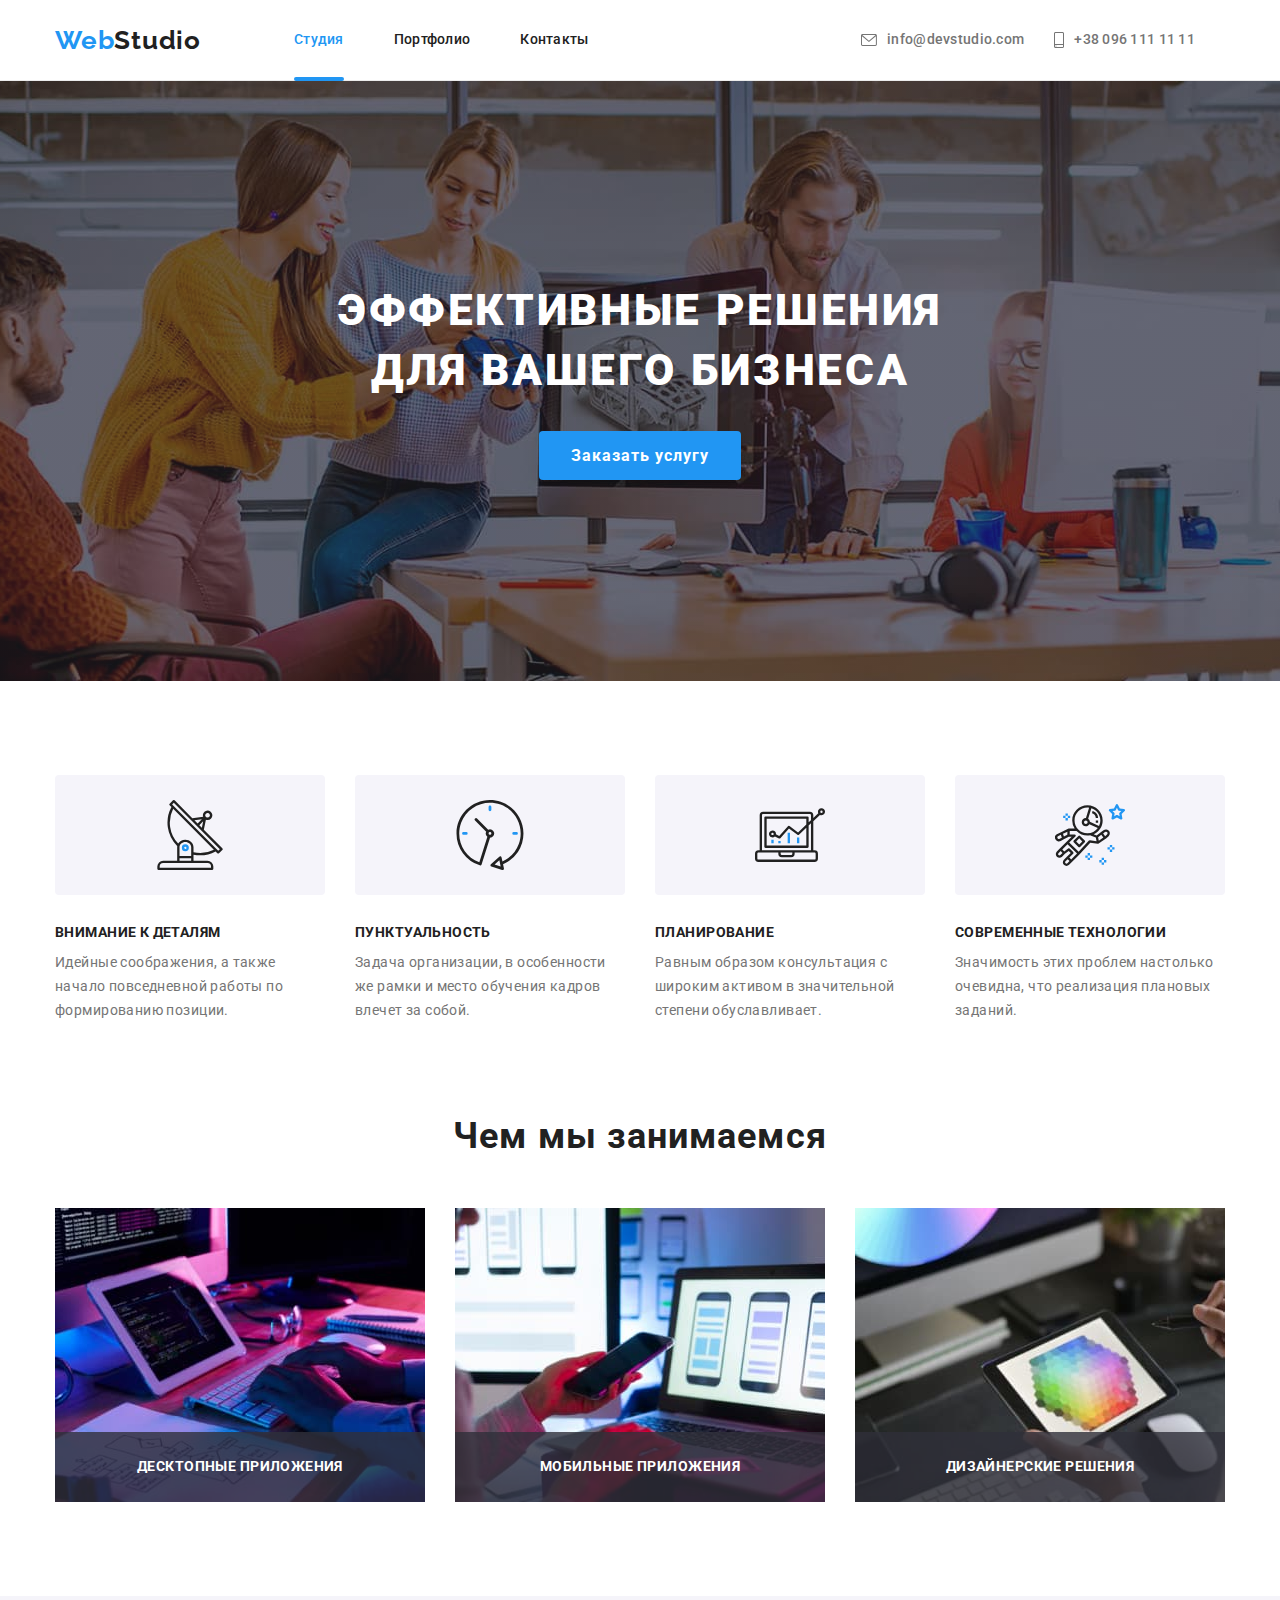
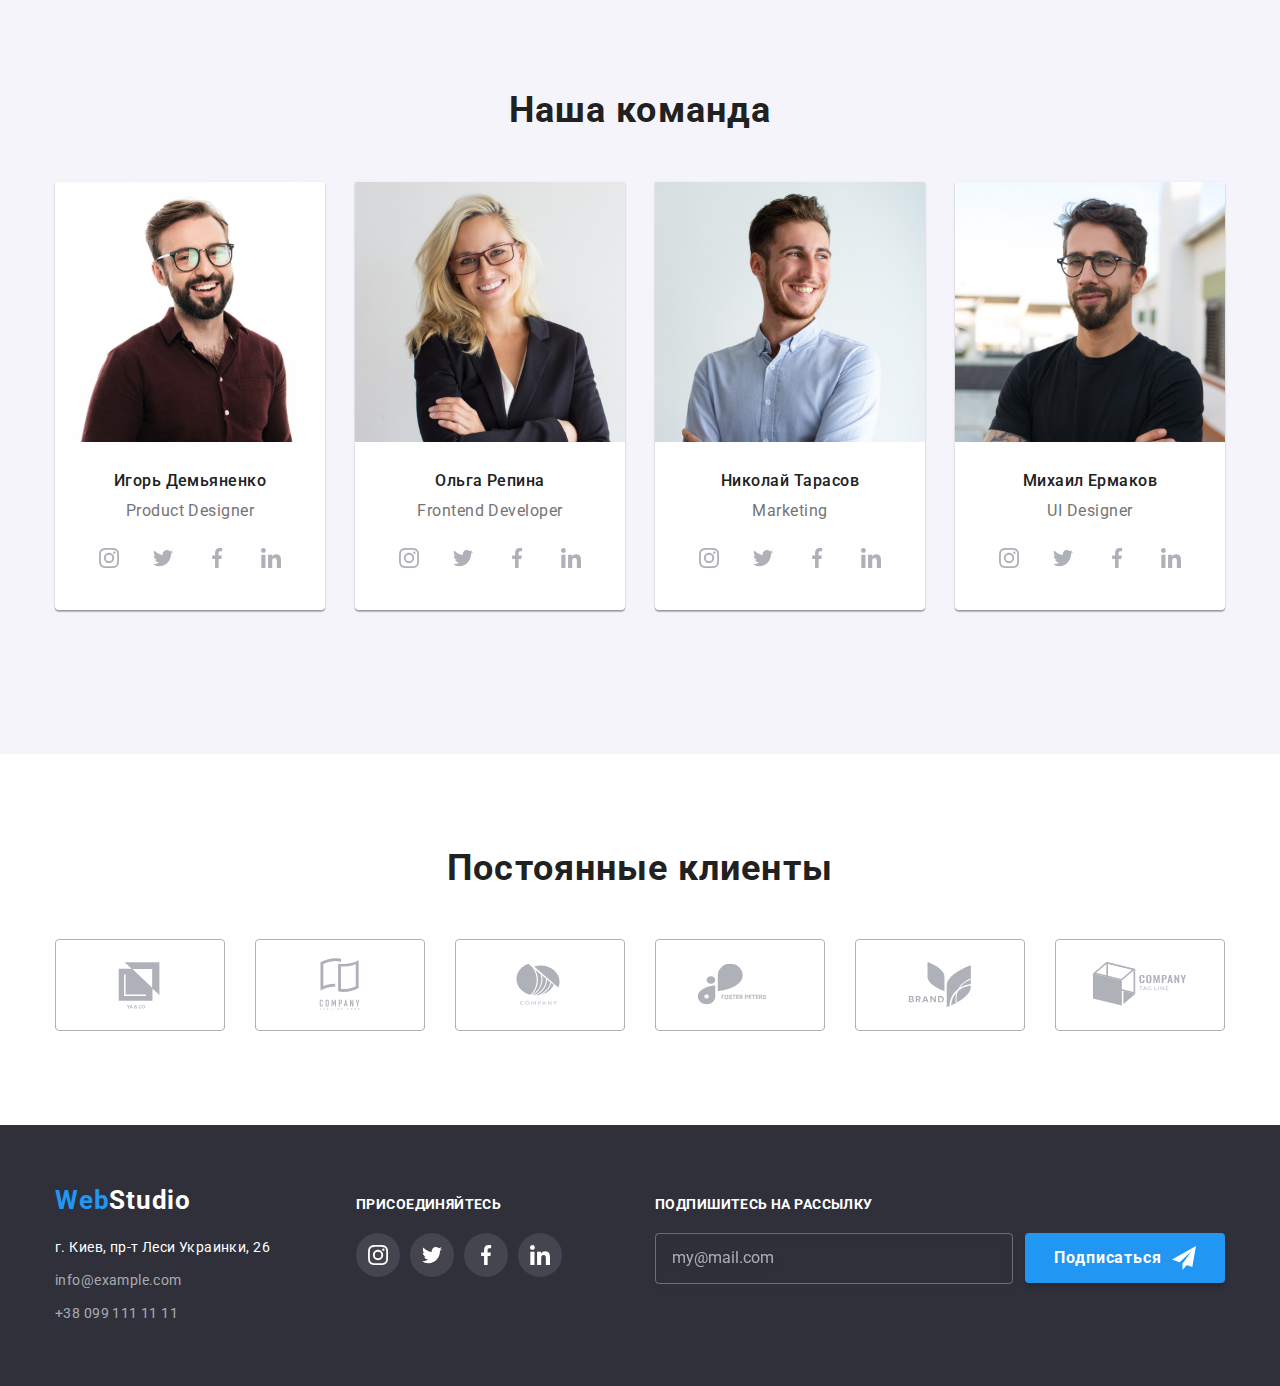
==== index.html @ 3398fc7a "commit" ====
<!DOCTYPE html>
<html lang="ru">
  <head>
    <meta charset="UTF-8" />
    <meta http-equiv="X-UA-Compatible" content="IE=edge" />
    <meta name="viewport" content="width=device-width, initial-scale=1.0" />
    <title>Студия</title>
    <link
      href="https://fonts.googleapis.com/css2?family=Raleway:wght@700&family=Roboto:wght@400;500;700;900&display=swap"
      rel="stylesheet"
    />
    <link
      rel="stylesheet"
      href="https://cdnjs.cloudflare.com/ajax/libs/modern-normalize/1.1.0/modern-normalize.css"
      integrity="sha512-Y0MM+V6ymRKN2zStTqzQ227DWhhp4Mzdo6gnlRnuaNCbc+YN/ZH0sBCLTM4M0oSy9c9VKiCvd4Jk44aCLrNS5Q=="
      crossorigin="anonymous"
      referrerpolicy="no-referrer"
    />
    <link rel="stylesheet" href="./css/main.min.css" />
  </head>
  <body>
    <!-- nav только 1 раз пока что -->
    <header class="page-header">
      <div class="container page-header__container">
        <nav class="nav">
          <a class="nav__logo link" 
          href="./index.html"
            ><span>Web</span>Studio</a
          >

          <ul class="nav__list">
            <li class="nav__item">
              <a href="./index.html" class="link nav__link--current nav__link"
                >Студия</a
              >
            </li>
            <li class="nav__item">
              <a href="./portfolio.html" class="link nav__link"
                >Портфолио</a
              >
            </li>
            <li class="nav__item">
              <a href="#" class="link nav__link">Контакты</a>
            </li>
          </ul>
        </nav>

        <ul class="address">
          <li class="address__item">
            <a class="address__link" href="mailto:info@devstudio.com"
              ><svg class="icon-nav" width="16" height="12">
                <use href="./images/icons.svg#icon-envelope"></use>
              </svg>
              info@devstudio.com</a
            >
          </li>
          <li class="address__item">
            <a class="address__link" href="tel:+380961111111"
              ><svg class="icon-nav" width="10" height="16">
                <use href="./images/icons.svg#icon-smartphone"></use>
              </svg>
              +38 096 111 11 11</a
            >
          </li>
        </ul>
      </div>
    </header>

    <main>
      <section class="hero">
        <div class="container">
          <h1 class="hero__title">
            Эффективные решения <br />для вашего бизнеса
          </h1>
          <button class="button hero__button" type="button" data-modal-open>
            Заказать услугу
          </button>
        </div>
      </section>

      <!-- перечень способностей abilities -->
      <section class="section ">
        <div class="container">
          <h2 class="visually-hidden">перечень способностей abilities</h2>
          <ul class="abilities">
            <li class="abilities__item">
              <div class="abilities__box">
                <svg class="abilities__icon" width="70" height="70">
                  <use href="./images/icons.svg#icon-antenna"></use>
                </svg>
              </div>

              <h2 class="title abilities__title">Внимание к деталям</h2>
              <p class="abilities__text">
                Идейные соображения, а также начало повседневной работы по
                формированию позиции.
              </p>
            </li>

            <li class="abilities__item">
              <div class="abilities__box">
                <svg class="abilities__icon" width="70" height="70">
                  <use href="./images/icons.svg#icon-clock"></use>
                </svg>
              </div>

              <h2 class="title abilities__title">Пунктуальность</h2>
              <p class="abilities__text">
                Задача организации, в особенности же рамки и место обучения
                кадров влечет за собой.
              </p>
            </li>

            <li class="abilities__item">
              <div class="abilities__box">
                <svg class="abilities__icon" width="70" height="70">
                  <use href="./images/icons.svg#icon-diagram"></use>
                </svg>
              </div>

              <h2 class="title abilities__title">Планирование</h2>
              <p class="abilities__text">
                Равным образом консультация с широким активом в значительной
                степени обуславливает.
              </p>
            </li>
            <li class="abilities__item">
              <div class="abilities__box">
                <svg class="abilities__icon" width="70" height="70">
                  <use href="./images/icons.svg#icon-astronaut"></use>
                </svg>
              </div>

              <h2 class="title abilities__title">Современные технологии</h2>
              <p class="abilities__text">
                Значимость этих проблем настолько очевидна, что реализация
                плановых заданий.
              </p>
            </li>
          </ul>
        </div>
      </section>
      <!-- what are we doin -->
      <section class="section section__work">
        <h2 class="section__title">Чем мы занимаемся</h2>
        <ul class="work">
          <li class="work__item">
            <div class="work__wrapper">
              <img
                src="./images/1.jpg"
                alt="Код продукта"
                width="370"
                height="294"
              />
              <h3 class="work__text">Десктопные приложения</h3>
            </div>
          </li>
          <li class="work__item">
            <div class="work__wrapper">
              <img
                src="./images/2.jpg"
                alt="мобильные приложения"
                width="370"
                height="294"
              />
              <h3 class="work__text">Мобильные приложения</h3>
            </div>
          </li>
          <li class="work__item">
            <div class="work__wrapper">
              <img
                src="./images/3.jpg"
                alt="ПО для планшета"
                width="370"
                height="294"
              />
              <h3 class="work__text">Дизайнерские решения</h3>
            </div>
          </li>
        </ul>
      </section>

      <!-- Our team -->
      <section class="section team__section">
        <div class="container">
          <h2 class="section__title">Наша команда</h2>
          <ul class="title team">
            <li class="team__item">
              <img
                src="./images/product_designer.jpg"
                alt="Игорь Демьяненко"
                width="270"
              />
              <div class="team__card">
                <h3 class="team__title">Игорь Демьяненко</h3>
                <p class="team__text" lang="en">Product Designer</p>
                <ul class="social-list">
                  <li class="social-list__item">
                    <a href="" class="social-list__link">
                      <svg class="social-list__icon" width="20" height="20">
                        <use href="./images/icons.svg#icon-instagram"></use>
                      </svg>
                    </a>
                  </li>

                  <li class="social-list__item">
                    <a href="" class="social-list__link">
                      <svg class="social-list__icon" width="20" height="20">
                        <use href="./images/icons.svg#icon-twitter"></use>
                      </svg>
                    </a>
                  </li>

                  <li class="social-list__item">
                    <a href="" class="social-list__link">
                      <svg class="social-list__icon" width="20" height="20">
                        <use href="./images/icons.svg#icon-facebook"></use>
                      </svg>
                    </a>
                  </li>

                  <li class="social-list__item">
                    <a href="" class="social-list__link">
                      <svg class="social-list__icon" width="20" height="20">
                        <use href="./images/icons.svg#icon-linkedin"></use>
                      </svg>
                    </a>
                  </li>
                </ul>
              </div>
            </li>

            <li class="team__item">
              <img
                src="./images/frontend_developer.jpg"
                alt="Ольга Репина"
                width="270"
              />
              <div class="team__card">
                <h3 class="team__title">Ольга Репина</h3>
                <p class="team__text" lang="en">Frontend Developer</p>
                <ul class="social-list">
                  <li class="social-list__item">
                    <a href="" class="social-list__link">
                      <svg class="social-list__icon" width="20" height="20">
                        <use href="./images/icons.svg#icon-instagram"></use>
                      </svg>
                    </a>
                  </li>

                  <li class="social-list__item">
                    <a href="" class="social-list__link">
                      <svg class="social-list__icon" width="20" height="20">
                        <use href="./images/icons.svg#icon-twitter"></use>
                      </svg>
                    </a>
                  </li>

                  <li class="social-list__item">
                    <a href="" class="social-list__link">
                      <svg class="social-list__icon" width="20" height="20">
                        <use href="./images/icons.svg#icon-facebook"></use>
                      </svg>
                    </a>
                  </li>

                  <li class="social-list__item">
                    <a href="" class="social-list__link">
                      <svg class="social-list__icon" width="20" height="20">
                        <use href="./images/icons.svg#icon-linkedin"></use>
                      </svg>
                    </a>
                  </li>
                </ul>
              </div>
            </li>

            <li class="team__item">
              <img
                src="./images/marketing.jpg"
                alt="Николай Тарасов"
                width="270"
              />
              <div class="team__card">
                <h3 class="team__title">Николай Тарасов</h3>
                <p class="team__text" lang="en">Marketing</p>
                <ul class="social-list">
                  <li class="social-list__item">
                    <a href="" class="social-list__link">
                      <svg class="social-list__icon" width="20" height="20">
                        <use href="./images/icons.svg#icon-instagram"></use>
                      </svg>
                    </a>
                  </li>

                  <li class="social-list__item">
                    <a href="" class="social-list__link">
                      <svg class="social-list__icon" width="20" height="20">
                        <use href="./images/icons.svg#icon-twitter"></use>
                      </svg>
                    </a>
                  </li>

                  <li class="social-list__item">
                    <a href="" class="social-list__link">
                      <svg class="social-list__icon" width="20" height="20">
                        <use href="./images/icons.svg#icon-facebook"></use>
                      </svg>
                    </a>
                  </li>

                  <li class="social-list__item">
                    <a href="" class="social-list__link">
                      <svg class="social-list__icon" width="20" height="20">
                        <use href="./images/icons.svg#icon-linkedin"></use>
                      </svg>
                    </a>
                  </li>
                </ul>
              </div>
            </li>

            <li class="team__item">
              <img
                src="./images/ui-designer.jpg"
                alt="Михаил Ермаков"
                width="270"
              />
              <div class="team__card">
                <h3 class="team__title">Михаил Ермаков</h3>
                <p class="team__text" lang="en">UI Designer</p>
                <ul class="social-list">
                  <li class="social-list__item">
                    <a href="" class="social-list__link">
                      <svg class="social-list__icon" width="20" height="20">
                        <use href="./images/icons.svg#icon-instagram"></use>
                      </svg>
                    </a>
                  </li>

                  <li class="social-list__item">
                    <a href="" class="social-list__link">
                      <svg class="social-list__icon" width="20" height="20">
                        <use href="./images/icons.svg#icon-twitter"></use>
                      </svg>
                    </a>
                  </li>

                  <li class="social-list__item">
                    <a href="" class="social-list__link">
                      <svg class="social-list__icon" width="20" height="20">
                        <use href="./images/icons.svg#icon-facebook"></use>
                      </svg>
                    </a>
                  </li>

                  <li class="social-list__item">
                    <a href="" class="social-list__link">
                      <svg class="social-list__icon" width="20" height="20">
                        <use href="./images/icons.svg#icon-linkedin"></use>
                      </svg>
                    </a>
                  </li>
                </ul>
              </div>
            </li>
          </ul>
        </div>
      </section>

      <section class="section">
        <h2 class="section__title">Постоянные клиенты</h2>

        <div class="container">
          <ul class="clients">
            <li class="clients__item">
              <a href="" class="clients__link">
                <svg class="clients__icon" width="106" height="60">
                  <use href="./images/icons.svg#icon-logo"></use>
                </svg>
              </a>
            </li>

            <li class="clients__item">
              <a href="" class="clients__link">
                <svg class="clients__icon" width="106" height="60">
                  <use href="./images/icons.svg#icon-logo1"></use>
                </svg>
              </a>
            </li>

            <li class="clients__item">
              <a href="" class="clients__link">
                <svg class="clients__icon" width="106" height="60">
                  <use href="./images/icons.svg#icon-logo2"></use>
                </svg>
              </a>
            </li>

            <li class="clients__item">
              <a href="" class="clients__link">
                <svg class="clients__icon" width="106" height="60">
                  <use href="./images/icons.svg#icon-logo3"></use>
                </svg>
              </a>
            </li>

            <li class="clients__item">
              <a href="" class="clients__link">
                <svg class="clients__icon" width="106" height="60">
                  <use href="./images/icons.svg#icon-logo4"></use>
                </svg>
              </a>
            </li>

            <li class="clients__item">
              <a href="" class="clients__link">
                <svg class="clients__icon" width="106" height="60">
                  <use href="./images/icons.svg#icon-logo5"></use>
                </svg>
              </a>
            </li>
          </ul>
        </div>
      </section>
    </main>

<!-Footer->
    <footer class="footer">
      <div class="container container__footer">
        <div class="footer__box-address">
          <a class="footer-logo link" href="./index.html"
            ><span>Web</span>Studio</a
          >
          <address class="footer-address">
            <ul class="footer__list">
              <li class="footer__item">
                г. Киев, пр-т Леси Украинки, 26
              </li>
              <li class="footer__item">
                <a href="mailto:info@example.com" class="link"
                  >info@example.com</a
                >
              </li>
              <li class="footer__item">
                <a href="tel:+380991111111" class="link">+38 099 111 11 11</a>
              </li>
            </ul>
          </address>
        </div>
        <div class="footer__box-social">
          <h2 class="title footer__title">Присоединяйтесь</h2>
          <ul class="footer__social-list">
            <li class="footer__social-item">
              <a href="https://www.instagram.com/" class="footer__social-link">
                <svg
                  class="footer__social-icon"
                  aria-label="instagrem"
                  width="20"
                  height="20"
                >
                  <use href="./images/icons.svg#icon-instagram"></use>
                </svg>
              </a>
            </li>

            <li class="footer__social-item">
              <a href="https://twitter.com/" class="footer__social-link">
                <svg
                  class="footer__social-icon"
                  aria-label="twitter"
                  width="20"
                  height="20"
                >
                  <use href="./images/icons.svg#icon-twitter"></use>
                </svg>
              </a>
            </li>

            <li class="footer__social-item">
              <a href="https://www.facebook.com/" class="footer__social-link">
                <svg
                  class="footer__social-icon"
                  aria-label="facebook"
                  width="20"
                  height="20"
                >
                  <use href="./images/icons.svg#icon-facebook"></use>
                </svg>
              </a>
            </li>

            <li class="footer__social-item">
              <a href="https://www.linkedin.com/" class="footer__social-link">
                <svg
                  class="footer__social-icon"
                  aria-label="linkedin"
                  width="20"
                  height="20"
                >
                  <use href="./images/icons.svg#icon-linkedin"></use>
                </svg>
              </a>
            </li>
          </ul>
        </div>
        
        <div class="footer-wrapper">
          <b class="title footer-wrapper__text">Подпишитесь на рассылку</b>
          <form class="footer-form">
            <label class="footer-form__label">
              <input 
              name="mail" 
              type="email"              
              placeholder="my@mail.com" 
              class="footer-form__input">
            </label>

            <button class="footer-form__button" type="submit">
              Подписаться
            </button>
          </form>
        </div>
      </div>
    </footer>


    <div class="backdrop is-hidden" data-modal>
      <div class="modal">

        <b class="modal__text">Оставьте свои данные, мы вам перезвоним</b>

        <form class="modal__form">
          
          <label class="modal__label">Имя
           <span class="modal__wrapper">
            <input 
            type="text" 
            name="name" 
            class="modal__input" 
            required>
            <svg class="modal__icon">
              <use href="./images/icons.svg#icon-person-form"></use>
            </svg>
           </span>
          </label>

          
          <label class="modal__label">
            Телефон
            <span class="modal__wrapper">
              <input 
              type="tel" 
              name="tel" 
              class="modal__input" 
              required>
              <svg class="modal__icon">
                <use href="./images/icons.svg#icon-phone-form"></use>
              </svg>
            </span>
            
          </label>

          <label class="modal__label">
            Почта
            <span class="modal__wrapper">
              <input 
              type="email"           
              name="email"            
              class="modal__input"
              required>
              <svg class="modal__icon">
                <use href="./images/icons.svg#icon-email-form"></use>
              </svg>
            </span>
            
          </label>

          <label class="modal__label modal__label-textarea">
          Комментарий
          <textarea 
          name="comments" 
          placeholder="Введите текст" 
          class="modal__form-textarea"
          ></textarea>
          </label>

          <input 
          type="checkbox" 
          name="acsept-policy" 
          id="acsept-policy"  
          class="form-chackbox-input visually-hidden">
         <label for="acsept-policy" class="form-chackbox-label">
          Соглашаюсь с рассылкой и принимаю&nbsp;
          <a href="#" class="form-chackbox-link">Условия договора</a>
         </label>
         
        <button type="submit" class="button  hero__button modal-btn-submit">Отправить</button>

      </form>

        <button class="modal-close" data-modal-close>
          <svg
          width="11"
          height="11">
            <use href="./images/icons.svg#icon-x"></use>
          </svg>
        </button>
    </div>
  </div>
    <script src="./js/modal.js"></script>
  </body>
</html>
---- css/main.min.css ----
:root{--primary-text-color: #212121;--secondary-text-color: #757575;--accent-text-color: #2196f3;--primary-bg-color: #ffffff;--secondary-bg-color: #e5e5e5;--third-bg-color: #2f303a;--fourth-bg-color: #f5f4fa;--white-color: #ffffff;--card-set-gup: 30px;--card-shadow: 0px 1px 3px rgba(0, 0, 0, 0.12),
    0px 1px 1px rgba(0, 0, 0, 0.14), 0px 2px 1px rgba(0, 0, 0, 0.2);--pasive-icon-color: #afb1b8}.visually-hidden{position:absolute;width:1px;height:1px;margin:-1px;border:0;padding:0;white-space:nowrap;clip-path:inset(100%);clip:rect(0 0 0 0);overflow:hidden}html{box-sizing:border-box}*,*::before,*::after{box-sizing:inherit}body{background-color:var(--primary-bg-color);font-family:"Roboto", sans-serif;color:var(--primary-text-color)}h1,h2,h3,h4,p,ul{margin:0}ul{list-style:none;padding:0}img{display:block;max-width:100%;height:auto}a{text-decoration:none}span{color:var(--accent-text-color)}.container{margin-left:auto;margin-right:auto;width:1200px;padding-left:15px;padding-right:15px}.section{padding:94px 0}.section__work{padding:0 0 94px 0}.button{color:var(--primary-text-color);background-color:var(--fourth-bg-color);cursor:pointer;font-family:inherit;font-size:16px;font-weight:500;line-height:1.62;letter-spacing:.03em;border-radius:4px;padding:6px 22px;min-width:72px;text-align:center;border:none;transition-property:color, background-color, box-shadow;transition-duration:250ms;transition-timing-function:cubic-bezier(0.4, 0, 0.2, 1)}.filter__button:hover,.filter__button:focus{color:var(--white-color);background-color:var(--accent-text-color);box-shadow:0px 3px 1px rgba(0,0,0,0.1),0px 1px 2px rgba(0,0,0,0.08),0px 2px 2px rgba(0,0,0,0.12)}.title{color:var(--primary-text-color);font-size:14px;font-weight:700;line-height:1.14;letter-spacing:.03em;text-align:left;text-transform:uppercase}.team,.section__title,.clients__title{font-size:36px;font-weight:700;line-height:1.16;letter-spacing:.03em;text-align:center;margin-bottom:50px}.team__title{font-size:16px;font-weight:500;line-height:1.18;letter-spacing:.03em;text-transform:none;margin-bottom:10px;text-align:center}.text,.abilities__text{color:var(--secondary-text-color);font-size:14px;line-height:1.7;letter-spacing:0.03em}.page-header__container{display:flex;align-items:center}.page-header{background-color:var(--white-color);border-bottom:1px solid #ececec}.address__link{display:flex;align-items:center;color:var(--secondary-text-color);padding-top:32px;padding-bottom:32px;font-size:14px;font-weight:500;line-height:1.14;letter-spacing:.02em;transition-property:color;transition-duration:250ms;transition-timing-function:cubic-bezier(0.4, 0, 0.2, 1)}.address__link:hover,.address__link:focus{color:var(--accent-text-color)}.address{display:flex;align-items:center;margin-left:auto}.address__item{margin-right:30px;display:flex;cursor:pointer}.address-nav{margin-left:auto}.footer-logo{font-size:26px;font-weight:700;line-height:1.19;letter-spacing:.03em}.footer-logo,.footer-address{color:var(--white-color)}.social-list{display:flex;justify-content:center}.social-list__link{display:flex;justify-content:center;align-items:center;width:44px;height:44px;border-radius:50%;color:var(--pasive-icon-color);transition-property:color, background-color;transition-duration:250ms;transition-timing-function:cubic-bezier(0.4, 0, 0.2, 1)}.social-list__link:hover,.social-list__link:focus{color:var(--white-color);background-color:var(--accent-text-color)}.social-list__item:not(:last-child){margin-right:10px}.social-list__icon{fill:currentColor}.nav__link{color:var(--primary-text-color);font-size:14px;font-weight:500;line-height:1.14;letter-spacing:.02em;display:block;padding-top:32px;padding-bottom:32px;transition-property:color;transition-duration:250ms;transition-timing-function:cubic-bezier(0.4, 0, 0.2, 1)}.nav__link:hover,.nav__link:focus{color:var(--accent-text-color)}.nav__link--current{color:var(--accent-text-color);position:relative}.nav__link--current::after{position:absolute;bottom:-1px;content:"";display:block;width:100%;height:4px;background-color:var(--accent-text-color);border-radius:2px}.nav__logo{color:var(--primary-text-color);font-family:Raleway, sans-serif;font-size:26px;font-weight:700;line-height:1.19;letter-spacing:.03em}.nav__list{display:flex;align-items:center}.nav__logo{margin-right:93px}.nav{display:flex;align-items:center}.icon-nav{padding:0;margin-right:10px;fill:currentColor}.nav__item:not(:last-child){margin-right:50px}.hero{height:600px;max-width:1600px;margin-left:auto;margin-right:auto;color:var(--white-color);text-align:center;padding:200px 0;background-color:#c4c4c4;background-image:linear-gradient(to right, rgba(47,48,58,0.4), rgba(47,48,58,0.4)),url(../images/bg-hero.jpg);background-repeat:no-repeat;background-size:cover;background-position:center}.hero__button{color:var(--white-color);padding:10px 32px;font-size:16px;font-weight:700;line-height:1.85;letter-spacing:.06em;background-color:var(--accent-text-color);box-shadow:0px 4px 4px rgba(0,0,0,0.15);transition-property:color, background-color, box-shadow;transition-duration:250ms;transition-timing-function:cubic-bezier(0.4, 0, 0.2, 1)}.hero__button:hover,.hero__button:focus{background-color:#188ce8;box-shadow:0px 4px 4px rgba(0,0,0,0.15);border-radius:4px}.hero__title{font-size:44px;font-weight:900;line-height:1.36;letter-spacing:.06em;text-transform:uppercase;text-align:center;margin-bottom:var(--card-set-gup)}.title{display:flex}.team__section{background-color:var(--fourth-bg-color)}.team__item{border-radius:0px 0px 4px 4px;box-shadow:var(--card-shadow);background-color:var(--primary-bg-color)}.team__item:not(:last-child){margin-right:var(--card-set-gup)}.team__card{padding:30px 0;text-align:center}.team__text{margin-bottom:16px;font-size:16px;font-weight:400;line-height:calc(19 / 16);letter-spacing:0.03em;text-transform:none;color:var(--secondary-text-color)}.abilities{display:flex}.abilities__item{width:270px}.abilities__item:not(:last-child){margin-right:var(--card-set-gup)}.abilities__box{width:270px;height:120px;display:flex;justify-content:center;align-items:center;margin-bottom:30px;background-color:#f5f4fa;border-radius:4px}.abilities__title{margin-bottom:10px}.work{display:flex;justify-content:center}.work__item:not(:last-child){margin-right:var(--card-set-gup)}.work__wrapper{position:relative}.work__text{height:70px;display:flex;justify-content:center;align-items:center;font-size:14px;font-weight:700;line-height:1.14;letter-spacing:.03em;position:absolute;bottom:0;left:0;width:100%;text-transform:uppercase;color:var(--white-color);background:rgba(47,48,58,0.8)}.clients__title{margin-bottom:50px}.clients{display:flex}.clients__item{width:170px;height:92px}.clients__item:not(:last-child){margin-right:30px}.clients__link{display:flex;justify-content:center;align-items:center;width:100%;height:100%;color:var(--pasive-icon-color);border-radius:4px;border:1px solid var(--pasive-icon-color);transition-property:color, border;transition-duration:250ms;transition-timing-function:cubic-bezier(0.4, 0, 0.2, 1)}.clients__link:hover,.clients__link:focus{color:var(--accent-text-color);border:1px solid var(--accent-text-color)}.clients__icon{fill:currentColor;display:block}.footer{background-color:var(--third-bg-color);padding-top:60px;padding-bottom:60px}address{font-style:normal;font-size:14px;line-height:1.7;letter-spacing:0.03em}.footer__item:not(:last-child){margin-bottom:9px}.container__footer{display:flex;align-items:baseline}.footer-address .link{color:rgba(255,255,255,0.6)}.footer__box-address{margin-right:70px;flex-grow:1}.footer-logo{display:block;margin-bottom:20px}.footer__box-social{margin-right:93px}.footer__title{color:var(--white-color);margin-bottom:20px}.footer-wrapper__text{display:block;margin-bottom:20px;color:var(--white-color)}.footer__social-list{display:flex}.footer__social-item:not(:last-child){margin-right:10px}.footer__social-link{width:44px;height:44px;display:flex;justify-content:center;align-items:center;color:var(--white-color);border-radius:50%;background:rgba(255,255,255,0.1);transition-property:background-color;transition-duration:250ms;transition-timing-function:cubic-bezier(0.4, 0, 0.2, 1)}.footer__social-link:hover,.footer__social-link:focus{background-color:var(--accent-text-color)}.footer__social-icon{fill:currentColor}.footer-form{display:flex;color:rgba(255,255,255,0.6);background-color:#2f303a}.footer-form__label{margin-right:12px}.footer-form__input{width:358px;padding:15px 16px;font:inherit;background-color:inherit;border:1px solid rgba(255,255,255,0.3);filter:drop-shadow(0px 4px 4px rgba(0,0,0,0.15));border-radius:4px}.footer-form__input:focus{outline:none}.footer-form__input::placeholder{color:rgba(255,255,255,0.6)}.footer-form__input:not(:placeholder-shown){border-color:var(--accent-text-color)}.footer-form__button{margin:0;padding:0;display:flex;justify-content:center;align-items:center;width:200px;height:50px;font-weight:700;font-size:16px;line-height:calc(30 / 16);letter-spacing:0.06em;color:var(--white-color);background:var(--accent-text-color);box-shadow:0px 4px 4px rgba(0,0,0,0.15);border-radius:4px;border:none;cursor:pointer}.footer-form__button::after{display:block;content:"";width:24px;height:24px;margin-left:10px;background-color:inherit;background-image:url(../images/icons/icon-send.svg);background-position:center;background-size:cover;background-repeat:no-repeat}.backdrop{position:fixed;top:0;left:0;width:100vw;height:100vh;background:rgba(0,0,0,0.2);opacity:1;transition:opacity;transition-duration:250ms;transition-timing-function:cubic-bezier(0.4, 0, 0.2, 1)}.backdrop.is-hidden{opacity:0;pointer-events:none}.backdrop.is-hidden .modal{transform:translate(-50%, -50%) scale(2.1) rotate(50deg)}.modal{position:absolute;top:50%;left:50%;transform:translate(-50%, -50%) scale(1) rotate(0deg);width:528px;height:581px;padding:40px;transition-property:transform;transition-duration:250ms;transition-timing-function:cubic-bezier(0.4, 0, 0.2, 1);background-color:var(--white-color);box-shadow:0px 1px 3px rgba(0,0,0,0.12),0px 1px 1px rgba(0,0,0,0.14),0px 2px 1px rgba(0,0,0,0.2);border-radius:4px}.modal__text{display:block;margin-bottom:12px;font-weight:700;font-size:20px;line-height:calc(23 / 20);letter-spacing:0.03em;margin-bottom:12px}.modal__form{display:flex;flex-direction:column}.modal__input,.modal__form-textarea{width:100%;border:1px solid rgba(33,33,33,0.2);box-sizing:border-box;border-radius:4px}.modal__label{font-size:12px;color:var(--secondary-text-color)}.modal__label:nth-child(-n+3){margin-bottom:10px}.modal__wrapper{position:relative;display:block;margin-top:6px}.modal__input{padding-left:42px;height:40px;transition-property:border-color;transition-duration:250ms;transition-timing-function:cubic-bezier(0.4, 0, 0.2, 1)}.modal__input:focus{outline:none;border-color:#2196f3}.modal__input:focus+.modal__icon{fill:#2196f3}.modal__icon{position:absolute;top:50%;left:12px;transform:translateY(-50%);width:18px;height:18px;fill:var(--primary-text-color);transition-property:fill;transition-duration:250ms;transition-timing-function:cubic-bezier(0.4, 0, 0.2, 1)}.modal__label-textarea{margin-bottom:20px}.modal__form-textarea{display:block;height:120px;padding:12px 16px;margin-top:4px;resize:none;transition-property:border-color;transition-duration:250ms;transition-timing-function:cubic-bezier(0.4, 0, 0.2, 1)}.modal__form-textarea:focus{outline:none;border-color:#2196f3}.modal__form-textarea::placeholder{color:rgba(117,117,117,0.5)}.form-chackbox-label{display:flex;justify-content:center;align-items:center;margin-bottom:30px;font-size:14px;line-height:calc( 24 / 14);letter-spacing:0.03em}.form-chackbox-label::before{display:block;content:"";width:16px;height:15px;margin-right:7px;cursor:pointer;border-radius:2px;border:1px solid #212121}.form-chackbox-input:checked+.form-chackbox-label::before{background-image:url(../images/icons/Vectorone-form.svg);background-repeat:no-repeat;background-size:contain;background-origin:border-box;background-color:#2196f3}.form-chackbox-link{text-decoration:underline;color:var(--accent-text-color)}.modal-btn-submit{display:block;width:200px;margin:0 auto}.modal-close{position:absolute;top:8px;right:8px;display:flex;justify-content:center;align-items:center;width:30px;height:30px;background-color:var(--white-color);border:1px solid #0000001A;box-shadow:0px 1px 3px rgba(0,0,0,0.12),0px 1px 1px rgba(0,0,0,0.14),0px 2px 1px rgba(0,0,0,0.2);border-radius:50%;cursor:pointer}.filter{display:flex;margin-bottom:50px;justify-content:center}.filter__list:not(:last-child){margin-right:9px}.container-partfolio{padding:94px 0}.list-grid{display:flex;flex-wrap:wrap;margin-right:calc(-1 * var(--card-set-gup));margin-top:calc(-1 * var(--card-set-gup))}.grid__item{max-width:370px;flex-basis:calc 33.33333%-var(--card-set-gup);margin-right:var(--card-set-gup);margin-top:var(--card-set-gup)}.grid__link{display:block;border:1px solid #eeeeee;transition-property:box-shadow;transition-duration:250ms;transition-timing-function:cubic-bezier(0.4, 0, 0.2, 1)}.grid__link:hover,.grid__link:focus{box-shadow:0px 1px 1px rgba(0,0,0,0.12),0px 4px 4px rgba(0,0,0,0.06),1px 4px 6px rgba(0,0,0,0.16)}.grid__box2{position:relative;overflow:hidden}.grid__box3{position:absolute;top:0;left:0;display:flex;justify-content:center;align-items:center;width:100%;height:100%;background:rgba(33,150,243,0.9);padding:24px;transform:translateY(100%);transition-property:transform;transition-duration:250ms;transition-timing-function:cubic-bezier(0.4, 0, 0.2, 1)}.grid__link:hover .grid__box3{transform:translateY(0)}.grid__link:hover .grid__text{transform:translateY(0)}.grid__text{color:var(--white-color);transform:translateY(100%);transition:transform;transition-duration:250ms;transition-timing-function:cubic-bezier(0.4, 0, 0.2, 1);font-size:18px}.grid__link:hover .grid__text{opacity:1}.user-chois{padding:24px 20px}.user-chois__title{font-size:18px;line-height:calc(30 / 18);text-transform:none;margin-bottom:4px}.user-chois__text{font-size:16px;line-height:calc(30 / 16)}
/*# sourceMappingURL=main.min.css.map */
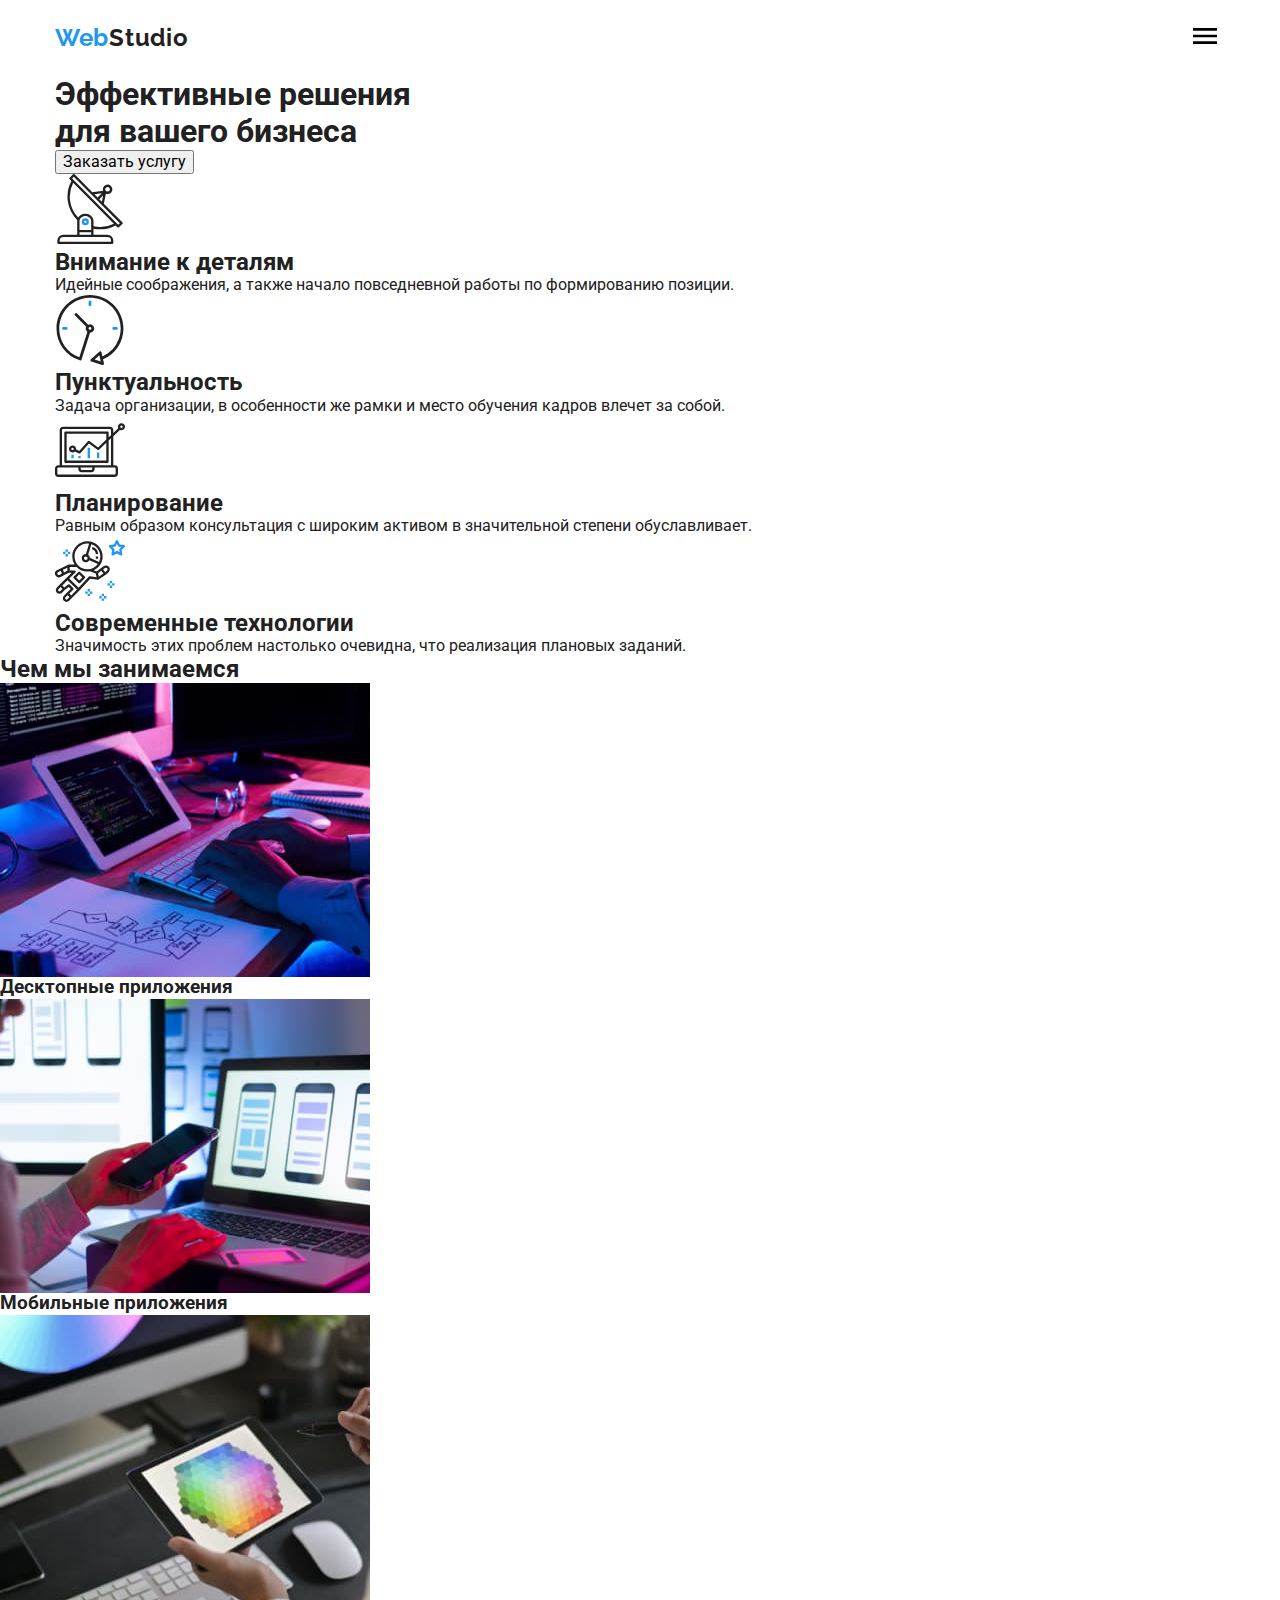
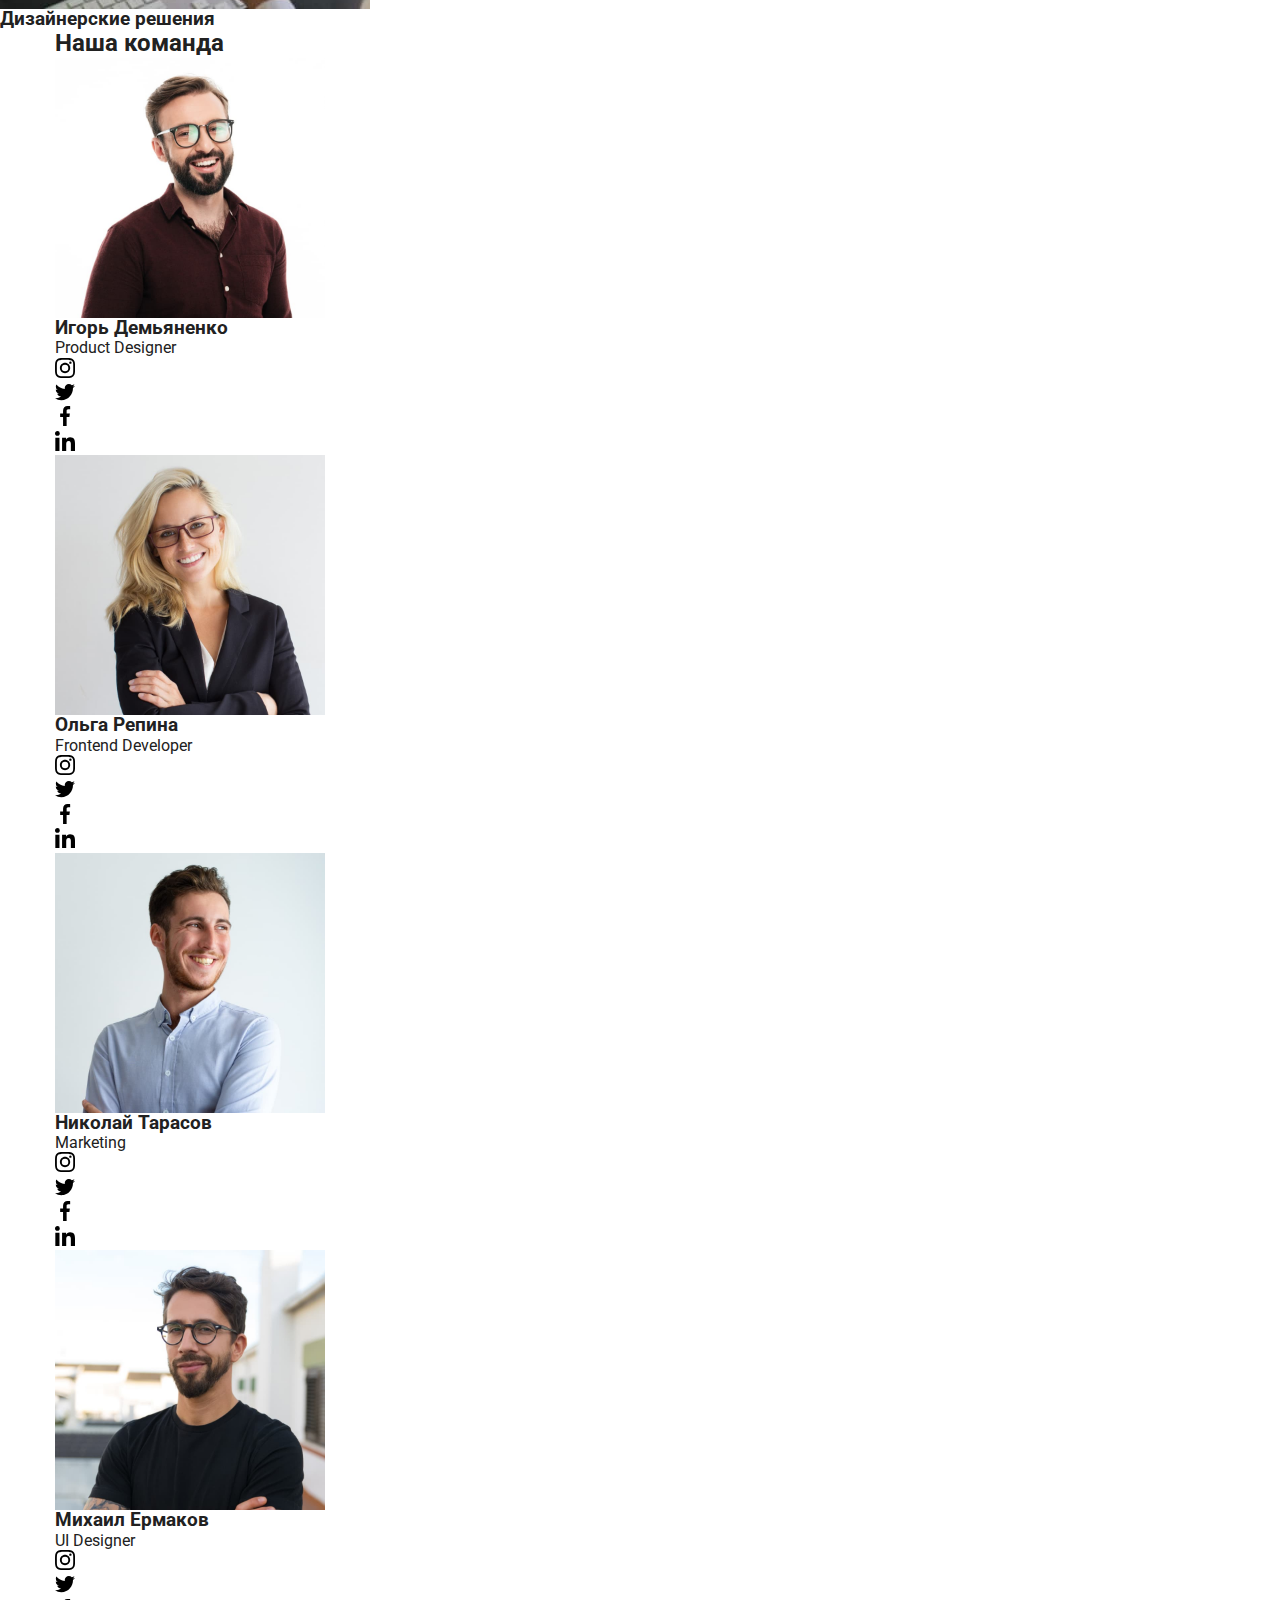
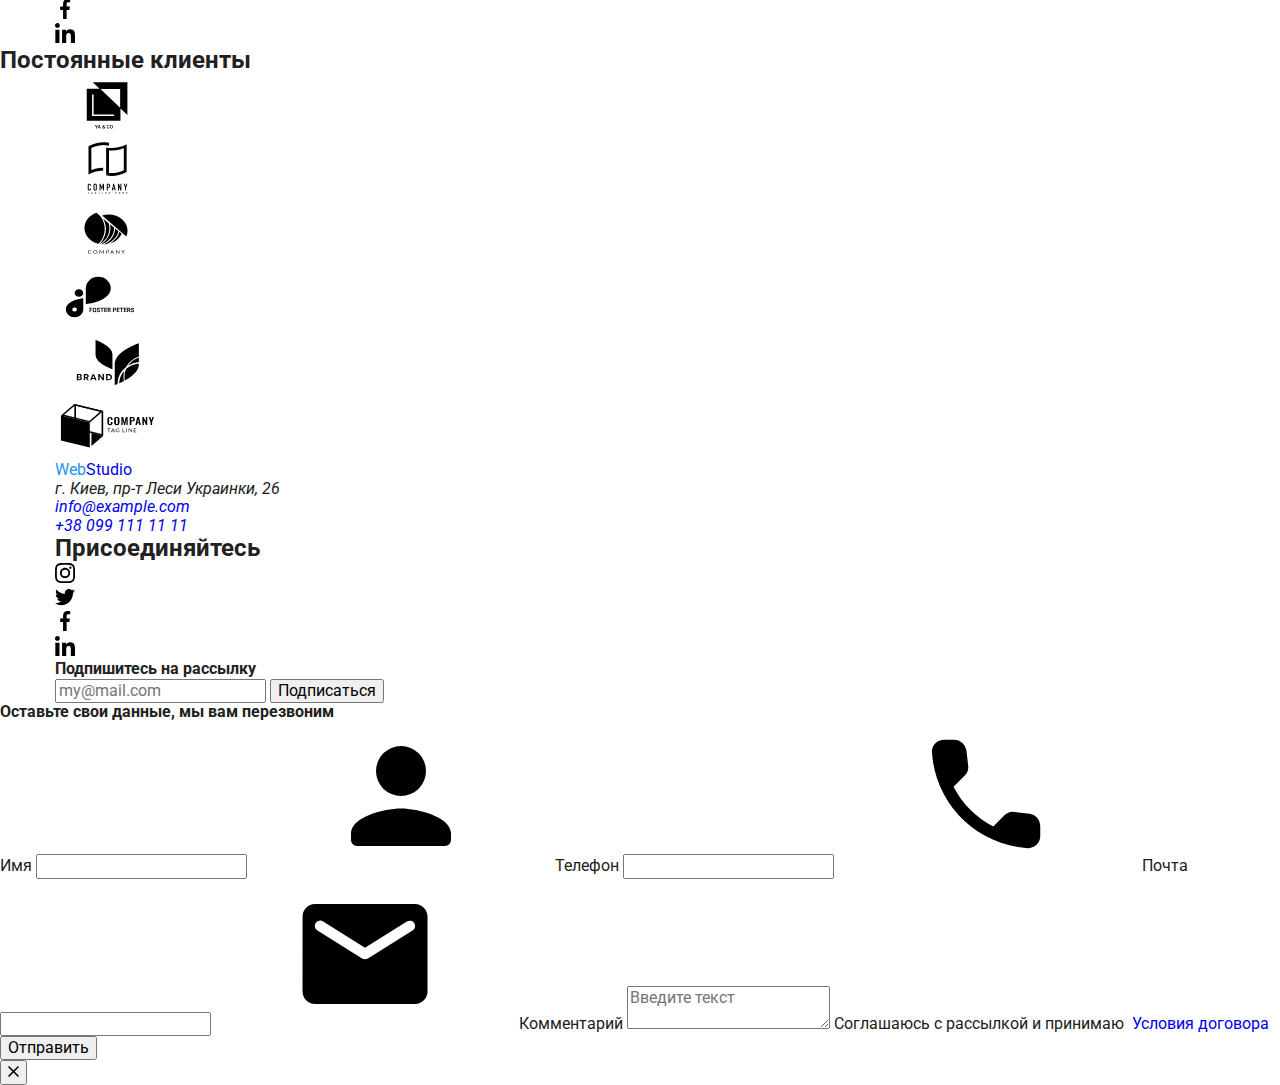
==== commit 76976ad1: "121212" ====
--- a/index.html
+++ b/index.html
@@ -45,6 +45,31 @@
           </ul>
         </nav>
 
+
+        <!-- START Mobile Menu -->
+        <div class="menu-container"
+        js-menu-container>
+          <button 
+        class="menu-button" 
+        type="button"
+        aria-expanded="false">
+              <svg class="menu-button_icon">
+                <use 
+                class="icon-menu"
+                js-open-menu
+                href="./images/icons.svg#icon-burger"></use>
+
+                <use 
+                class="icon-cross" 
+                js-close-menu
+                href="./images/icons.svg#icon-closeburger"></use>
+              </svg>
+              </button> 
+        </div>
+
+        
+          <!-- END Mobile Menu -->
+
         <ul class="address">
           <li class="address__item">
             <a class="address__link" href="mailto:info@devstudio.com"
@@ -64,6 +89,7 @@
           </li>
         </ul>
       </div>
+
     </header>
 
     <main>
@@ -609,5 +635,7 @@
     </div>
   </div>
     <script src="./js/modal.js"></script>
+    <script src="./js/mobile-menu.js"></script>
+    
   </body>
 </html>
--- a/css/main.min.css
+++ b/css/main.min.css
@@ -1,3 +1,3 @@
 :root{--primary-text-color: #212121;--secondary-text-color: #757575;--accent-text-color: #2196f3;--primary-bg-color: #ffffff;--secondary-bg-color: #e5e5e5;--third-bg-color: #2f303a;--fourth-bg-color: #f5f4fa;--white-color: #ffffff;--card-set-gup: 30px;--card-shadow: 0px 1px 3px rgba(0, 0, 0, 0.12),
-    0px 1px 1px rgba(0, 0, 0, 0.14), 0px 2px 1px rgba(0, 0, 0, 0.2);--pasive-icon-color: #afb1b8}.visually-hidden{position:absolute;width:1px;height:1px;margin:-1px;border:0;padding:0;white-space:nowrap;clip-path:inset(100%);clip:rect(0 0 0 0);overflow:hidden}html{box-sizing:border-box}*,*::before,*::after{box-sizing:inherit}body{background-color:var(--primary-bg-color);font-family:"Roboto", sans-serif;color:var(--primary-text-color)}h1,h2,h3,h4,p,ul{margin:0}ul{list-style:none;padding:0}img{display:block;max-width:100%;height:auto}a{text-decoration:none}span{color:var(--accent-text-color)}.container{margin-left:auto;margin-right:auto;width:1200px;padding-left:15px;padding-right:15px}.section{padding:94px 0}.section__work{padding:0 0 94px 0}.button{color:var(--primary-text-color);background-color:var(--fourth-bg-color);cursor:pointer;font-family:inherit;font-size:16px;font-weight:500;line-height:1.62;letter-spacing:.03em;border-radius:4px;padding:6px 22px;min-width:72px;text-align:center;border:none;transition-property:color, background-color, box-shadow;transition-duration:250ms;transition-timing-function:cubic-bezier(0.4, 0, 0.2, 1)}.filter__button:hover,.filter__button:focus{color:var(--white-color);background-color:var(--accent-text-color);box-shadow:0px 3px 1px rgba(0,0,0,0.1),0px 1px 2px rgba(0,0,0,0.08),0px 2px 2px rgba(0,0,0,0.12)}.title{color:var(--primary-text-color);font-size:14px;font-weight:700;line-height:1.14;letter-spacing:.03em;text-align:left;text-transform:uppercase}.team,.section__title,.clients__title{font-size:36px;font-weight:700;line-height:1.16;letter-spacing:.03em;text-align:center;margin-bottom:50px}.team__title{font-size:16px;font-weight:500;line-height:1.18;letter-spacing:.03em;text-transform:none;margin-bottom:10px;text-align:center}.text,.abilities__text{color:var(--secondary-text-color);font-size:14px;line-height:1.7;letter-spacing:0.03em}.page-header__container{display:flex;align-items:center}.page-header{background-color:var(--white-color);border-bottom:1px solid #ececec}.address__link{display:flex;align-items:center;color:var(--secondary-text-color);padding-top:32px;padding-bottom:32px;font-size:14px;font-weight:500;line-height:1.14;letter-spacing:.02em;transition-property:color;transition-duration:250ms;transition-timing-function:cubic-bezier(0.4, 0, 0.2, 1)}.address__link:hover,.address__link:focus{color:var(--accent-text-color)}.address{display:flex;align-items:center;margin-left:auto}.address__item{margin-right:30px;display:flex;cursor:pointer}.address-nav{margin-left:auto}.footer-logo{font-size:26px;font-weight:700;line-height:1.19;letter-spacing:.03em}.footer-logo,.footer-address{color:var(--white-color)}.social-list{display:flex;justify-content:center}.social-list__link{display:flex;justify-content:center;align-items:center;width:44px;height:44px;border-radius:50%;color:var(--pasive-icon-color);transition-property:color, background-color;transition-duration:250ms;transition-timing-function:cubic-bezier(0.4, 0, 0.2, 1)}.social-list__link:hover,.social-list__link:focus{color:var(--white-color);background-color:var(--accent-text-color)}.social-list__item:not(:last-child){margin-right:10px}.social-list__icon{fill:currentColor}.nav__link{color:var(--primary-text-color);font-size:14px;font-weight:500;line-height:1.14;letter-spacing:.02em;display:block;padding-top:32px;padding-bottom:32px;transition-property:color;transition-duration:250ms;transition-timing-function:cubic-bezier(0.4, 0, 0.2, 1)}.nav__link:hover,.nav__link:focus{color:var(--accent-text-color)}.nav__link--current{color:var(--accent-text-color);position:relative}.nav__link--current::after{position:absolute;bottom:-1px;content:"";display:block;width:100%;height:4px;background-color:var(--accent-text-color);border-radius:2px}.nav__logo{color:var(--primary-text-color);font-family:Raleway, sans-serif;font-size:26px;font-weight:700;line-height:1.19;letter-spacing:.03em}.nav__list{display:flex;align-items:center}.nav__logo{margin-right:93px}.nav{display:flex;align-items:center}.icon-nav{padding:0;margin-right:10px;fill:currentColor}.nav__item:not(:last-child){margin-right:50px}.hero{height:600px;max-width:1600px;margin-left:auto;margin-right:auto;color:var(--white-color);text-align:center;padding:200px 0;background-color:#c4c4c4;background-image:linear-gradient(to right, rgba(47,48,58,0.4), rgba(47,48,58,0.4)),url(../images/bg-hero.jpg);background-repeat:no-repeat;background-size:cover;background-position:center}.hero__button{color:var(--white-color);padding:10px 32px;font-size:16px;font-weight:700;line-height:1.85;letter-spacing:.06em;background-color:var(--accent-text-color);box-shadow:0px 4px 4px rgba(0,0,0,0.15);transition-property:color, background-color, box-shadow;transition-duration:250ms;transition-timing-function:cubic-bezier(0.4, 0, 0.2, 1)}.hero__button:hover,.hero__button:focus{background-color:#188ce8;box-shadow:0px 4px 4px rgba(0,0,0,0.15);border-radius:4px}.hero__title{font-size:44px;font-weight:900;line-height:1.36;letter-spacing:.06em;text-transform:uppercase;text-align:center;margin-bottom:var(--card-set-gup)}.title{display:flex}.team__section{background-color:var(--fourth-bg-color)}.team__item{border-radius:0px 0px 4px 4px;box-shadow:var(--card-shadow);background-color:var(--primary-bg-color)}.team__item:not(:last-child){margin-right:var(--card-set-gup)}.team__card{padding:30px 0;text-align:center}.team__text{margin-bottom:16px;font-size:16px;font-weight:400;line-height:calc(19 / 16);letter-spacing:0.03em;text-transform:none;color:var(--secondary-text-color)}.abilities{display:flex}.abilities__item{width:270px}.abilities__item:not(:last-child){margin-right:var(--card-set-gup)}.abilities__box{width:270px;height:120px;display:flex;justify-content:center;align-items:center;margin-bottom:30px;background-color:#f5f4fa;border-radius:4px}.abilities__title{margin-bottom:10px}.work{display:flex;justify-content:center}.work__item:not(:last-child){margin-right:var(--card-set-gup)}.work__wrapper{position:relative}.work__text{height:70px;display:flex;justify-content:center;align-items:center;font-size:14px;font-weight:700;line-height:1.14;letter-spacing:.03em;position:absolute;bottom:0;left:0;width:100%;text-transform:uppercase;color:var(--white-color);background:rgba(47,48,58,0.8)}.clients__title{margin-bottom:50px}.clients{display:flex}.clients__item{width:170px;height:92px}.clients__item:not(:last-child){margin-right:30px}.clients__link{display:flex;justify-content:center;align-items:center;width:100%;height:100%;color:var(--pasive-icon-color);border-radius:4px;border:1px solid var(--pasive-icon-color);transition-property:color, border;transition-duration:250ms;transition-timing-function:cubic-bezier(0.4, 0, 0.2, 1)}.clients__link:hover,.clients__link:focus{color:var(--accent-text-color);border:1px solid var(--accent-text-color)}.clients__icon{fill:currentColor;display:block}.footer{background-color:var(--third-bg-color);padding-top:60px;padding-bottom:60px}address{font-style:normal;font-size:14px;line-height:1.7;letter-spacing:0.03em}.footer__item:not(:last-child){margin-bottom:9px}.container__footer{display:flex;align-items:baseline}.footer-address .link{color:rgba(255,255,255,0.6)}.footer__box-address{margin-right:70px;flex-grow:1}.footer-logo{display:block;margin-bottom:20px}.footer__box-social{margin-right:93px}.footer__title{color:var(--white-color);margin-bottom:20px}.footer-wrapper__text{display:block;margin-bottom:20px;color:var(--white-color)}.footer__social-list{display:flex}.footer__social-item:not(:last-child){margin-right:10px}.footer__social-link{width:44px;height:44px;display:flex;justify-content:center;align-items:center;color:var(--white-color);border-radius:50%;background:rgba(255,255,255,0.1);transition-property:background-color;transition-duration:250ms;transition-timing-function:cubic-bezier(0.4, 0, 0.2, 1)}.footer__social-link:hover,.footer__social-link:focus{background-color:var(--accent-text-color)}.footer__social-icon{fill:currentColor}.footer-form{display:flex;color:rgba(255,255,255,0.6);background-color:#2f303a}.footer-form__label{margin-right:12px}.footer-form__input{width:358px;padding:15px 16px;font:inherit;background-color:inherit;border:1px solid rgba(255,255,255,0.3);filter:drop-shadow(0px 4px 4px rgba(0,0,0,0.15));border-radius:4px}.footer-form__input:focus{outline:none}.footer-form__input::placeholder{color:rgba(255,255,255,0.6)}.footer-form__input:not(:placeholder-shown){border-color:var(--accent-text-color)}.footer-form__button{margin:0;padding:0;display:flex;justify-content:center;align-items:center;width:200px;height:50px;font-weight:700;font-size:16px;line-height:calc(30 / 16);letter-spacing:0.06em;color:var(--white-color);background:var(--accent-text-color);box-shadow:0px 4px 4px rgba(0,0,0,0.15);border-radius:4px;border:none;cursor:pointer}.footer-form__button::after{display:block;content:"";width:24px;height:24px;margin-left:10px;background-color:inherit;background-image:url(../images/icons/icon-send.svg);background-position:center;background-size:cover;background-repeat:no-repeat}.backdrop{position:fixed;top:0;left:0;width:100vw;height:100vh;background:rgba(0,0,0,0.2);opacity:1;transition:opacity;transition-duration:250ms;transition-timing-function:cubic-bezier(0.4, 0, 0.2, 1)}.backdrop.is-hidden{opacity:0;pointer-events:none}.backdrop.is-hidden .modal{transform:translate(-50%, -50%) scale(2.1) rotate(50deg)}.modal{position:absolute;top:50%;left:50%;transform:translate(-50%, -50%) scale(1) rotate(0deg);width:528px;height:581px;padding:40px;transition-property:transform;transition-duration:250ms;transition-timing-function:cubic-bezier(0.4, 0, 0.2, 1);background-color:var(--white-color);box-shadow:0px 1px 3px rgba(0,0,0,0.12),0px 1px 1px rgba(0,0,0,0.14),0px 2px 1px rgba(0,0,0,0.2);border-radius:4px}.modal__text{display:block;margin-bottom:12px;font-weight:700;font-size:20px;line-height:calc(23 / 20);letter-spacing:0.03em;margin-bottom:12px}.modal__form{display:flex;flex-direction:column}.modal__input,.modal__form-textarea{width:100%;border:1px solid rgba(33,33,33,0.2);box-sizing:border-box;border-radius:4px}.modal__label{font-size:12px;color:var(--secondary-text-color)}.modal__label:nth-child(-n+3){margin-bottom:10px}.modal__wrapper{position:relative;display:block;margin-top:6px}.modal__input{padding-left:42px;height:40px;transition-property:border-color;transition-duration:250ms;transition-timing-function:cubic-bezier(0.4, 0, 0.2, 1)}.modal__input:focus{outline:none;border-color:#2196f3}.modal__input:focus+.modal__icon{fill:#2196f3}.modal__icon{position:absolute;top:50%;left:12px;transform:translateY(-50%);width:18px;height:18px;fill:var(--primary-text-color);transition-property:fill;transition-duration:250ms;transition-timing-function:cubic-bezier(0.4, 0, 0.2, 1)}.modal__label-textarea{margin-bottom:20px}.modal__form-textarea{display:block;height:120px;padding:12px 16px;margin-top:4px;resize:none;transition-property:border-color;transition-duration:250ms;transition-timing-function:cubic-bezier(0.4, 0, 0.2, 1)}.modal__form-textarea:focus{outline:none;border-color:#2196f3}.modal__form-textarea::placeholder{color:rgba(117,117,117,0.5)}.form-chackbox-label{display:flex;justify-content:center;align-items:center;margin-bottom:30px;font-size:14px;line-height:calc( 24 / 14);letter-spacing:0.03em}.form-chackbox-label::before{display:block;content:"";width:16px;height:15px;margin-right:7px;cursor:pointer;border-radius:2px;border:1px solid #212121}.form-chackbox-input:checked+.form-chackbox-label::before{background-image:url(../images/icons/Vectorone-form.svg);background-repeat:no-repeat;background-size:contain;background-origin:border-box;background-color:#2196f3}.form-chackbox-link{text-decoration:underline;color:var(--accent-text-color)}.modal-btn-submit{display:block;width:200px;margin:0 auto}.modal-close{position:absolute;top:8px;right:8px;display:flex;justify-content:center;align-items:center;width:30px;height:30px;background-color:var(--white-color);border:1px solid #0000001A;box-shadow:0px 1px 3px rgba(0,0,0,0.12),0px 1px 1px rgba(0,0,0,0.14),0px 2px 1px rgba(0,0,0,0.2);border-radius:50%;cursor:pointer}.filter{display:flex;margin-bottom:50px;justify-content:center}.filter__list:not(:last-child){margin-right:9px}.container-partfolio{padding:94px 0}.list-grid{display:flex;flex-wrap:wrap;margin-right:calc(-1 * var(--card-set-gup));margin-top:calc(-1 * var(--card-set-gup))}.grid__item{max-width:370px;flex-basis:calc 33.33333%-var(--card-set-gup);margin-right:var(--card-set-gup);margin-top:var(--card-set-gup)}.grid__link{display:block;border:1px solid #eeeeee;transition-property:box-shadow;transition-duration:250ms;transition-timing-function:cubic-bezier(0.4, 0, 0.2, 1)}.grid__link:hover,.grid__link:focus{box-shadow:0px 1px 1px rgba(0,0,0,0.12),0px 4px 4px rgba(0,0,0,0.06),1px 4px 6px rgba(0,0,0,0.16)}.grid__box2{position:relative;overflow:hidden}.grid__box3{position:absolute;top:0;left:0;display:flex;justify-content:center;align-items:center;width:100%;height:100%;background:rgba(33,150,243,0.9);padding:24px;transform:translateY(100%);transition-property:transform;transition-duration:250ms;transition-timing-function:cubic-bezier(0.4, 0, 0.2, 1)}.grid__link:hover .grid__box3{transform:translateY(0)}.grid__link:hover .grid__text{transform:translateY(0)}.grid__text{color:var(--white-color);transform:translateY(100%);transition:transform;transition-duration:250ms;transition-timing-function:cubic-bezier(0.4, 0, 0.2, 1);font-size:18px}.grid__link:hover .grid__text{opacity:1}.user-chois{padding:24px 20px}.user-chois__title{font-size:18px;line-height:calc(30 / 18);text-transform:none;margin-bottom:4px}.user-chois__text{font-size:16px;line-height:calc(30 / 16)}
+    0px 1px 1px rgba(0, 0, 0, 0.14), 0px 2px 1px rgba(0, 0, 0, 0.2);--pasive-icon-color: #afb1b8}.visually-hidden{position:absolute;width:1px;height:1px;margin:-1px;border:0;padding:0;white-space:nowrap;clip-path:inset(100%);clip:rect(0 0 0 0);overflow:hidden}html{box-sizing:border-box}*,*::before,*::after{box-sizing:inherit}body{background-color:var(--primary-bg-color);font-family:"Roboto", sans-serif;color:var(--primary-text-color)}h1,h2,h3,h4,p,ul{margin:0}ul{list-style:none;padding:0}img{display:block;max-width:100%;height:auto}a{text-decoration:none}span{color:var(--accent-text-color)}.container{margin-left:auto;margin-right:auto;padding-left:15px;padding-right:15px}@media screen and (min-width: 480px){.container{width:480px}}@media screen and (min-width: 768px){.container{width:768px}}@media screen and (min-width: 1200px){.container{width:1200px}}.page-header__container{padding:16px 15px;display:flex;align-items:center;justify-content:space-between}.address{display:none}.nav__logo{font-size:24px;font-weight:700;line-height:1.16;letter-spacing:.03em;font-family:Raleway;color:var(--primary-text-color)}.menu-button{padding:0;background-color:transparent;border:none;cursor:pointer;line-height:0}.menu-button_icon{width:40px;height:40px}.menu-button .icon-cross{display:none}.menu-button.is-open .icon-cross{display:block}.menu-button.is-open .icon-menu{display:none}.nav__list{display:none}
 /*# sourceMappingURL=main.min.css.map */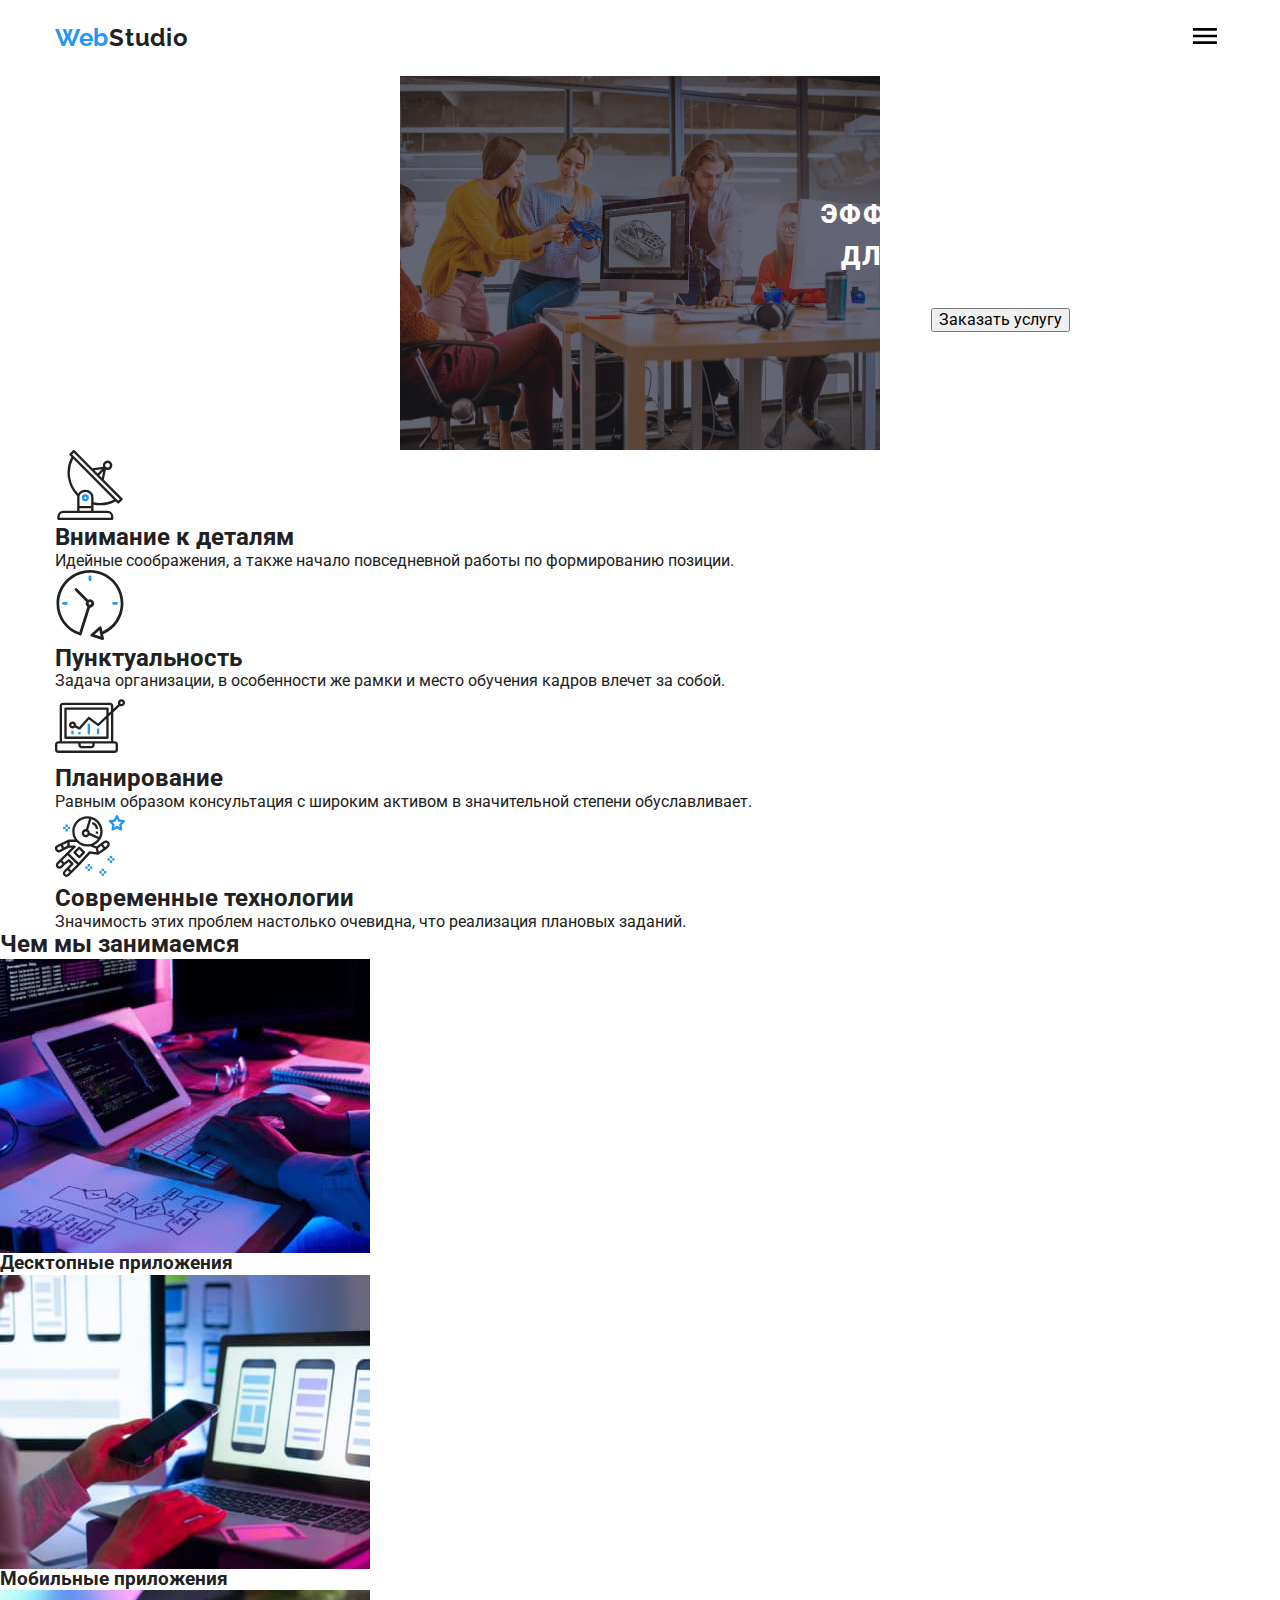
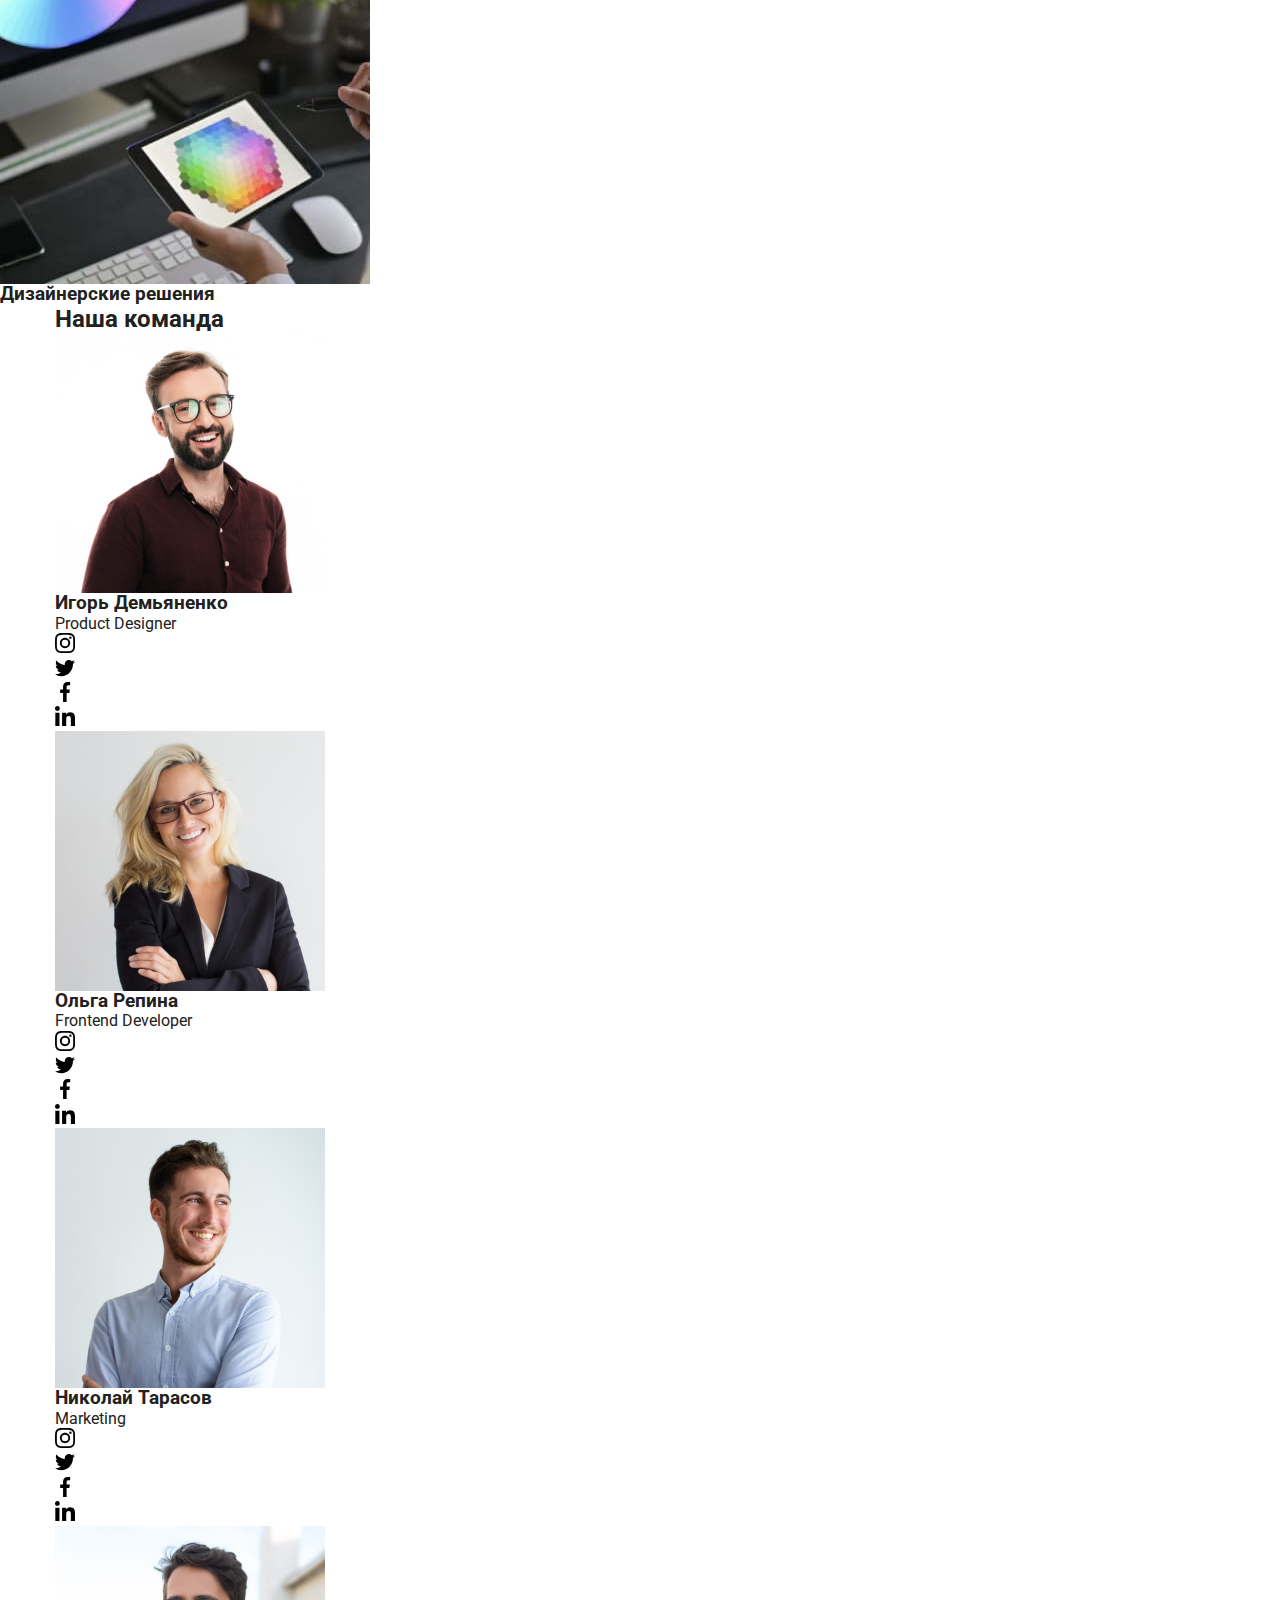
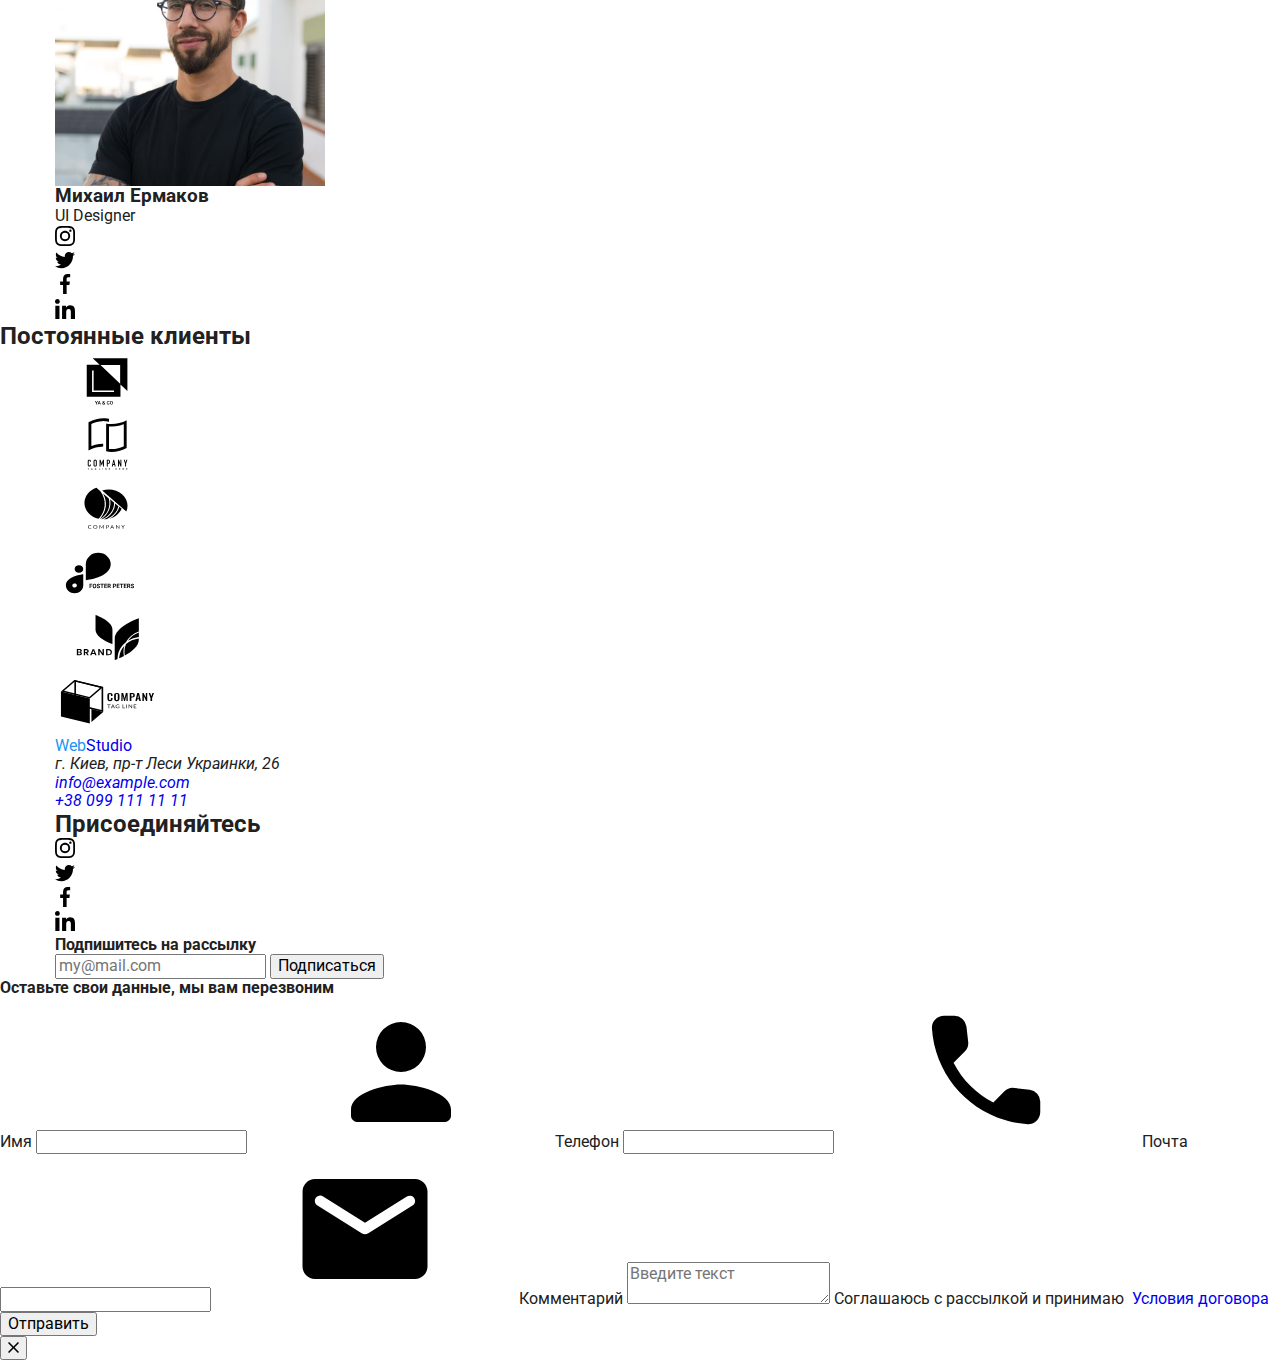
==== commit c36a7e6b: "1212" ====
--- a/index.html
+++ b/index.html
@@ -66,6 +66,8 @@
               </svg>
               </button> 
         </div>
+
+        
 
         
           <!-- END Mobile Menu -->
--- a/css/main.min.css
+++ b/css/main.min.css
@@ -1,3 +1,3 @@
 :root{--primary-text-color: #212121;--secondary-text-color: #757575;--accent-text-color: #2196f3;--primary-bg-color: #ffffff;--secondary-bg-color: #e5e5e5;--third-bg-color: #2f303a;--fourth-bg-color: #f5f4fa;--white-color: #ffffff;--card-set-gup: 30px;--card-shadow: 0px 1px 3px rgba(0, 0, 0, 0.12),
-    0px 1px 1px rgba(0, 0, 0, 0.14), 0px 2px 1px rgba(0, 0, 0, 0.2);--pasive-icon-color: #afb1b8}.visually-hidden{position:absolute;width:1px;height:1px;margin:-1px;border:0;padding:0;white-space:nowrap;clip-path:inset(100%);clip:rect(0 0 0 0);overflow:hidden}html{box-sizing:border-box}*,*::before,*::after{box-sizing:inherit}body{background-color:var(--primary-bg-color);font-family:"Roboto", sans-serif;color:var(--primary-text-color)}h1,h2,h3,h4,p,ul{margin:0}ul{list-style:none;padding:0}img{display:block;max-width:100%;height:auto}a{text-decoration:none}span{color:var(--accent-text-color)}.container{margin-left:auto;margin-right:auto;padding-left:15px;padding-right:15px}@media screen and (min-width: 480px){.container{width:480px}}@media screen and (min-width: 768px){.container{width:768px}}@media screen and (min-width: 1200px){.container{width:1200px}}.page-header__container{padding:16px 15px;display:flex;align-items:center;justify-content:space-between}.address{display:none}.nav__logo{font-size:24px;font-weight:700;line-height:1.16;letter-spacing:.03em;font-family:Raleway;color:var(--primary-text-color)}.menu-button{padding:0;background-color:transparent;border:none;cursor:pointer;line-height:0}.menu-button_icon{width:40px;height:40px}.menu-button .icon-cross{display:none}.menu-button.is-open .icon-cross{display:block}.menu-button.is-open .icon-menu{display:none}.nav__list{display:none}
+    0px 1px 1px rgba(0, 0, 0, 0.14), 0px 2px 1px rgba(0, 0, 0, 0.2);--pasive-icon-color: #afb1b8}.visually-hidden{position:absolute;width:1px;height:1px;margin:-1px;border:0;padding:0;white-space:nowrap;clip-path:inset(100%);clip:rect(0 0 0 0);overflow:hidden}html{box-sizing:border-box}*,*::before,*::after{box-sizing:inherit}body{background-color:var(--primary-bg-color);font-family:"Roboto", sans-serif;color:var(--primary-text-color)}h1,h2,h3,h4,p,ul{margin:0}ul{list-style:none;padding:0}img{display:block;max-width:100%;height:auto}a{text-decoration:none}span{color:var(--accent-text-color)}.container{margin-left:auto;margin-right:auto;padding-left:15px;padding-right:15px}@media screen and (min-width: 480px){.container{width:480px}}@media screen and (min-width: 768px){.container{width:768px}}@media screen and (min-width: 1200px){.container{width:1200px}}.hero__title{font-size:26px;font-weight:900;line-height:1.6;letter-spacing:.06em;text-transform:uppercase;margin-bottom:30px}.page-header__container{padding:16px 15px;display:flex;align-items:center;justify-content:space-between}.address{display:none}.nav__logo{font-size:24px;font-weight:700;line-height:1.16;letter-spacing:.03em;font-family:Raleway;color:var(--primary-text-color)}.menu-button{padding:0;background-color:transparent;border:none;cursor:pointer;line-height:0}.menu-button_icon{width:40px;height:40px}.menu-button .icon-cross{display:none}.menu-button.is-open .icon-cross{display:block}.menu-button.is-open .icon-menu{display:none}.nav__list{display:none}.hero{margin-left:auto;margin-right:auto;color:var(--white-color);text-align:center;padding-top:118px;padding-bottom:118px;background-color:#c4c4c4;background-image:linear-gradient(to right, rgba(47,48,58,0.4), rgba(47,48,58,0.4)),url("../images/hero/hero.jpg");background-position:center;background-size:cover;background-repeat:no-repeat;max-width:480px}@media screen and (min-device-pixel-ratio: 2), (-webkit-min-device-pixel-ratio: 2), (min-resolution: 192dpi), (min-resolution: 2dppx){.hero{background-image:linear-gradient(to right, rgba(47,48,58,0.4), rgba(47,48,58,0.4)),url(../images/hero/hero-tablet2x.jpg)}}
 /*# sourceMappingURL=main.min.css.map */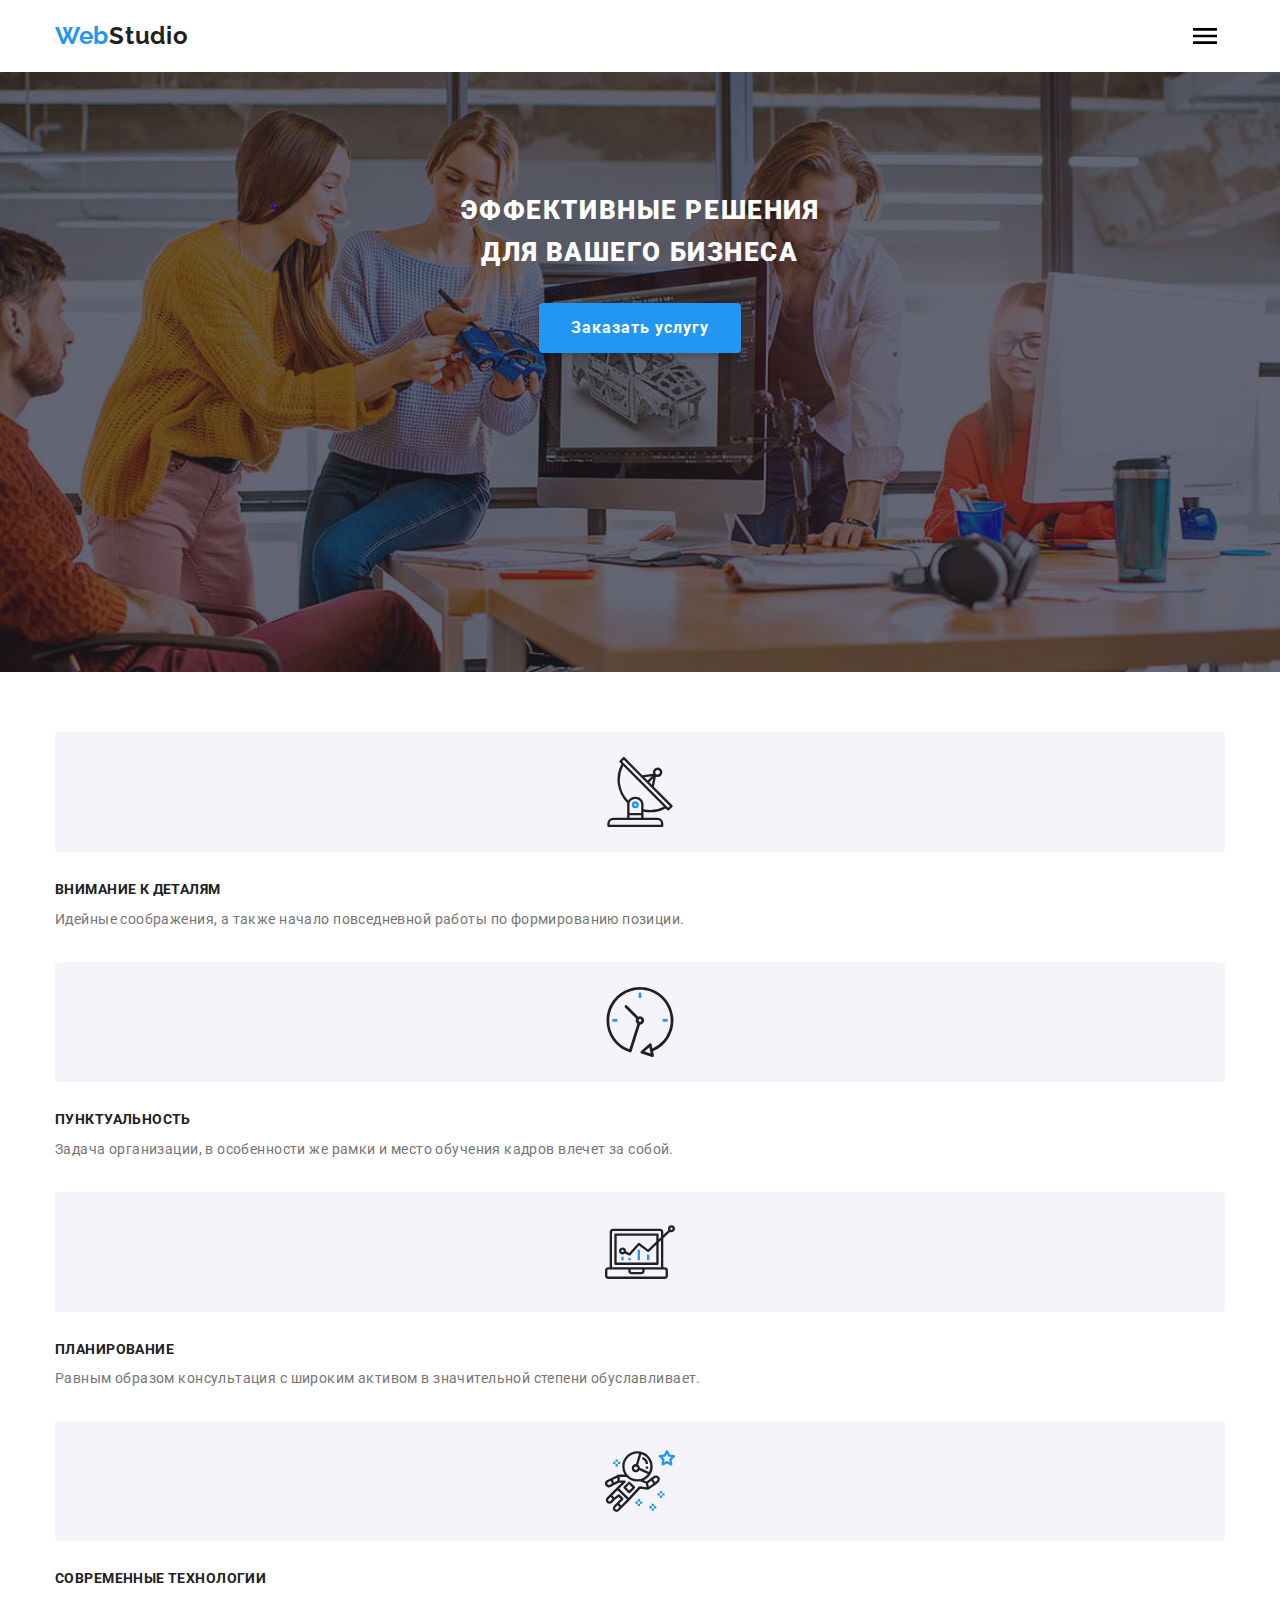
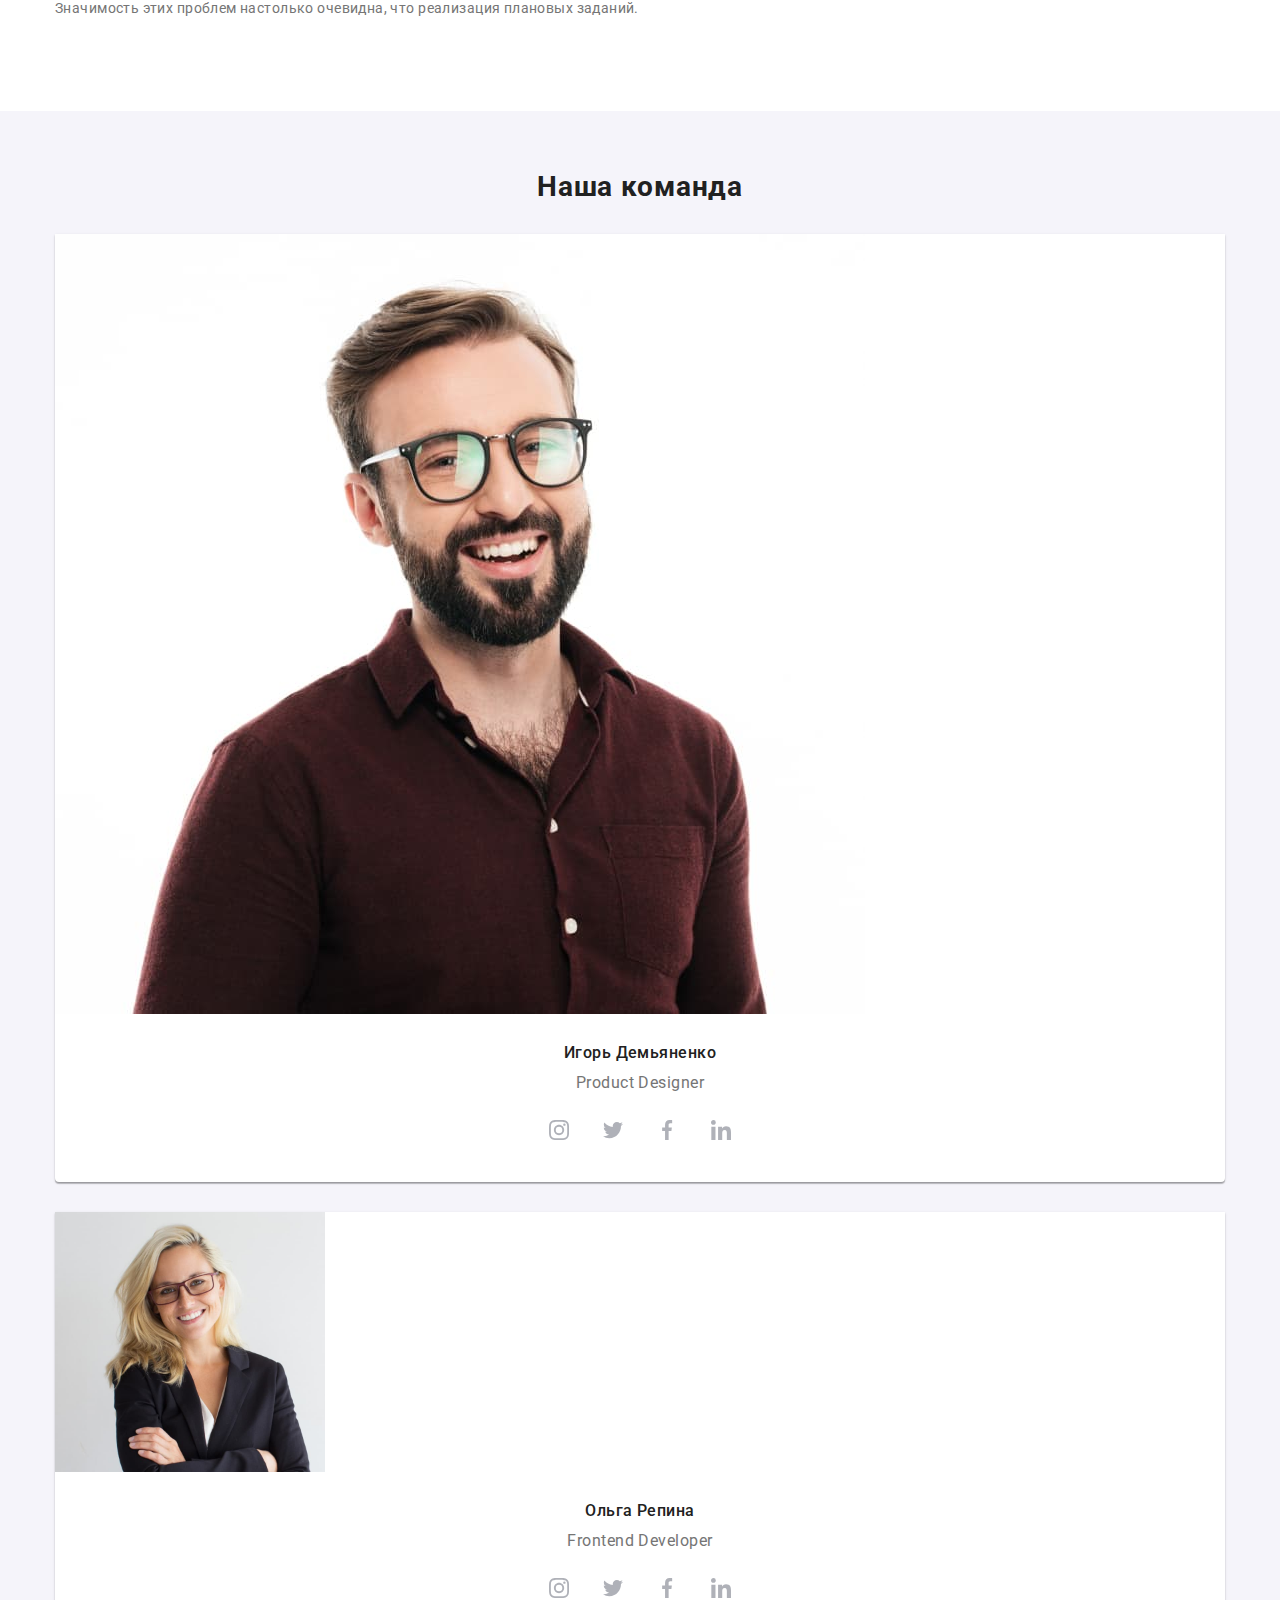
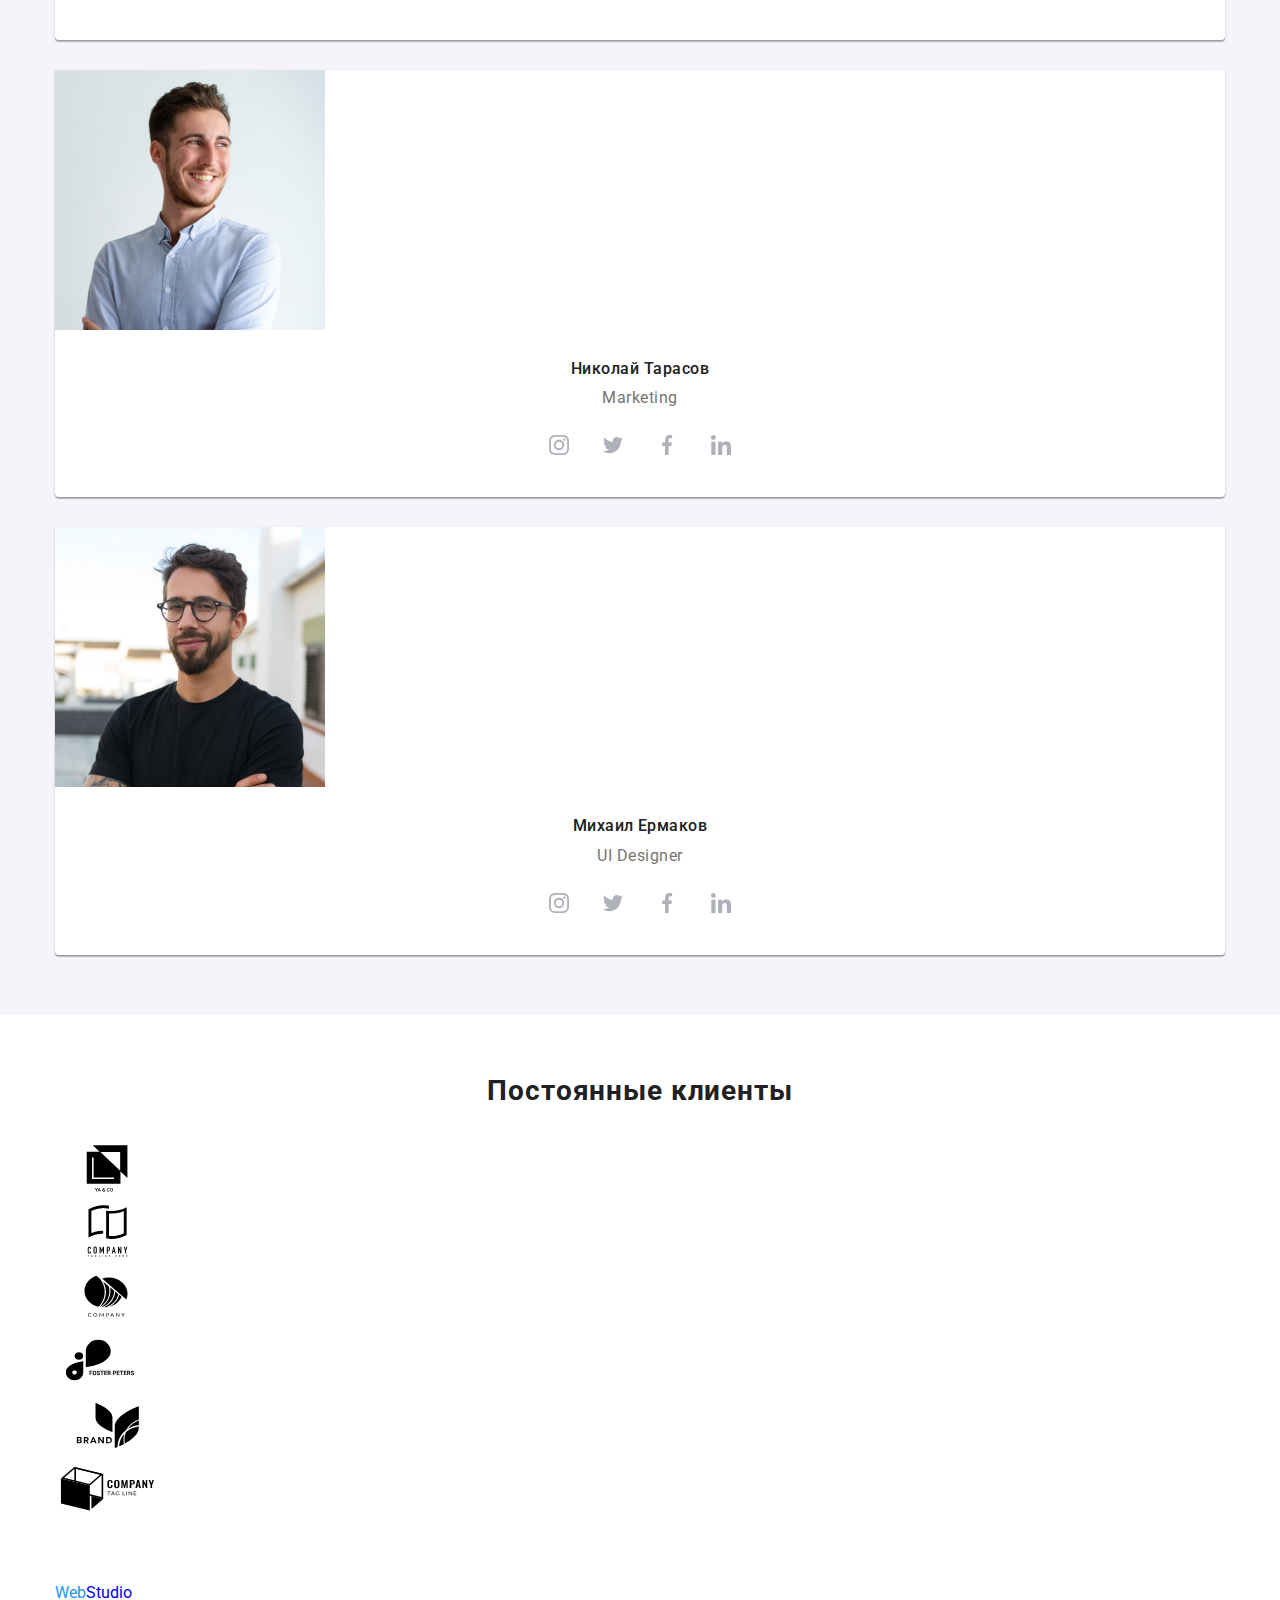
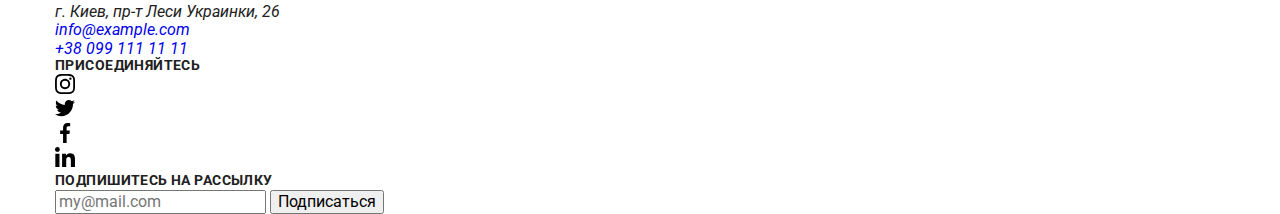
==== commit 121b344a: "121" ====
--- a/index.html
+++ b/index.html
@@ -47,30 +47,27 @@
 
 
         <!-- START Mobile Menu -->
-        <div class="menu-container"
-        js-menu-container>
+       
           <button 
-        class="menu-button" 
+        class="menu-button js-menu-container" 
         type="button"
         aria-expanded="false">
-              <svg class="menu-button_icon">
+              <svg 
+              class="menu-button_icon"
+              aria-label="Переключатель мобильного меню">
                 <use 
-                class="icon-menu"
-                js-open-menu
+                class="icon-menu js-open-menu"                
                 href="./images/icons.svg#icon-burger"></use>
 
                 <use 
-                class="icon-cross" 
-                js-close-menu
+                class="icon-cross js-close-menu"                
                 href="./images/icons.svg#icon-closeburger"></use>
               </svg>
               </button> 
-        </div>
-
-        
-
-        
-          <!-- END Mobile Menu -->
+        <div class="menu-burger">
+          sadfsdfaf
+        </div>
+        <!-- END Mobile Menu -->
 
         <ul class="address">
           <li class="address__item">
@@ -214,11 +211,18 @@
           <h2 class="section__title">Наша команда</h2>
           <ul class="title team">
             <li class="team__item">
-              <img
+              <picture>
+                <source 
+                media="(min-width: 768px)" 
+                srcset="./images/product_designer.jpg">
+
+                <img src="#" alt="Игорь Демьяненко">
+              </picture>
+              <!-- <img
                 src="./images/product_designer.jpg"
                 alt="Игорь Демьяненко"
                 width="270"
-              />
+              /> -->
               <div class="team__card">
                 <h3 class="team__title">Игорь Демьяненко</h3>
                 <p class="team__text" lang="en">Product Designer</p>
--- a/css/main.min.css
+++ b/css/main.min.css
@@ -1,3 +1,3 @@
 :root{--primary-text-color: #212121;--secondary-text-color: #757575;--accent-text-color: #2196f3;--primary-bg-color: #ffffff;--secondary-bg-color: #e5e5e5;--third-bg-color: #2f303a;--fourth-bg-color: #f5f4fa;--white-color: #ffffff;--card-set-gup: 30px;--card-shadow: 0px 1px 3px rgba(0, 0, 0, 0.12),
-    0px 1px 1px rgba(0, 0, 0, 0.14), 0px 2px 1px rgba(0, 0, 0, 0.2);--pasive-icon-color: #afb1b8}.visually-hidden{position:absolute;width:1px;height:1px;margin:-1px;border:0;padding:0;white-space:nowrap;clip-path:inset(100%);clip:rect(0 0 0 0);overflow:hidden}html{box-sizing:border-box}*,*::before,*::after{box-sizing:inherit}body{background-color:var(--primary-bg-color);font-family:"Roboto", sans-serif;color:var(--primary-text-color)}h1,h2,h3,h4,p,ul{margin:0}ul{list-style:none;padding:0}img{display:block;max-width:100%;height:auto}a{text-decoration:none}span{color:var(--accent-text-color)}.container{margin-left:auto;margin-right:auto;padding-left:15px;padding-right:15px}@media screen and (min-width: 480px){.container{width:480px}}@media screen and (min-width: 768px){.container{width:768px}}@media screen and (min-width: 1200px){.container{width:1200px}}.hero__title{font-size:26px;font-weight:900;line-height:1.6;letter-spacing:.06em;text-transform:uppercase;margin-bottom:30px}.page-header__container{padding:16px 15px;display:flex;align-items:center;justify-content:space-between}.address{display:none}.nav__logo{font-size:24px;font-weight:700;line-height:1.16;letter-spacing:.03em;font-family:Raleway;color:var(--primary-text-color)}.menu-button{padding:0;background-color:transparent;border:none;cursor:pointer;line-height:0}.menu-button_icon{width:40px;height:40px}.menu-button .icon-cross{display:none}.menu-button.is-open .icon-cross{display:block}.menu-button.is-open .icon-menu{display:none}.nav__list{display:none}.hero{margin-left:auto;margin-right:auto;color:var(--white-color);text-align:center;padding-top:118px;padding-bottom:118px;background-color:#c4c4c4;background-image:linear-gradient(to right, rgba(47,48,58,0.4), rgba(47,48,58,0.4)),url("../images/hero/hero.jpg");background-position:center;background-size:cover;background-repeat:no-repeat;max-width:480px}@media screen and (min-device-pixel-ratio: 2), (-webkit-min-device-pixel-ratio: 2), (min-resolution: 192dpi), (min-resolution: 2dppx){.hero{background-image:linear-gradient(to right, rgba(47,48,58,0.4), rgba(47,48,58,0.4)),url(../images/hero/hero-tablet2x.jpg)}}
+    0px 1px 1px rgba(0, 0, 0, 0.14), 0px 2px 1px rgba(0, 0, 0, 0.2);--pasive-icon-color: #afb1b8}.visually-hidden{position:absolute;width:1px;height:1px;margin:-1px;border:0;padding:0;white-space:nowrap;clip-path:inset(100%);clip:rect(0 0 0 0);overflow:hidden}html{box-sizing:border-box}*,*::before,*::after{box-sizing:inherit}body{background-color:var(--primary-bg-color);font-family:"Roboto", sans-serif;color:var(--primary-text-color)}h1,h2,h3,h4,p,ul{margin:0}ul{list-style:none;padding:0}img{display:block;max-width:100%;height:auto}a{text-decoration:none}span{color:var(--accent-text-color)}.container{width:100%;margin-left:auto;margin-right:auto;padding-left:15px;padding-right:15px}@media screen and (min-width: 480px){.container{width:480px}}@media screen and (min-width: 768px){.container{width:768px}}@media screen and (min-width: 1200px){.container{width:1200px}}.section{padding:60px 0}.button{color:var(--primary-text-color);background-color:var(--fourth-bg-color);cursor:pointer;font-family:inherit;font-size:16px;font-weight:500;line-height:1.62;letter-spacing:.03em;border-radius:4px;padding:6px 22px;min-width:72px;text-align:center;border:none;transition-property:color, background-color, box-shadow;transition-duration:250ms;transition-timing-function:cubic-bezier(0.4, 0, 0.2, 1)}.hero__title{font-size:26px;font-weight:900;line-height:1.6;letter-spacing:.06em;text-transform:uppercase;margin-bottom:30px}.title{color:var(--primary-text-color);font-size:14px;font-weight:700;line-height:1.14;letter-spacing:.03em;text-align:left;text-transform:uppercase}.team__title{font-size:16px;font-weight:500;line-height:1.18;letter-spacing:.03em;text-transform:none;margin-bottom:10px;text-align:center}.section__title{font-size:28px;font-weight:700;line-height:1.17;letter-spacing:.03em;text-align:center;margin-bottom:var(--card-set-gup)}.text,.abilities__text{color:var(--secondary-text-color);font-size:14px;line-height:1.7;letter-spacing:0.03em}.page-header__container{position:relative;padding:16px 15px;display:flex;align-items:center;justify-content:space-between}.address{display:none}.social-list{display:flex;justify-content:center}.social-list__link{display:flex;justify-content:center;align-items:center;width:44px;height:44px;border-radius:50%;color:var(--pasive-icon-color);transition-property:color, background-color;transition-duration:250ms;transition-timing-function:cubic-bezier(0.4, 0, 0.2, 1)}.social-list__link:hover,.social-list__link:focus{color:var(--white-color);background-color:var(--accent-text-color)}.social-list__item:not(:last-child){margin-right:10px}.social-list__icon{fill:currentColor}.nav__logo{font-size:24px;font-weight:700;line-height:1.16;letter-spacing:.03em;font-family:Raleway;color:var(--primary-text-color)}.menu-button{padding:0;background-color:transparent;border:none;cursor:pointer;line-height:0}.menu-button:hover>.menu-button_icon{fill:var(--accent-text-color)}.menu-button_icon{width:40px;height:40px}.menu-button .icon-cross{display:none}.menu-button.is-open .icon-cross{display:block}.menu-button.is-open .icon-menu{display:none}.menu-burger{position:absolute;top:100%;left:0;width:100vw;height:100vh;padding:40px 48px;background-color:palevioletred;display:none}.menu-burger .menu-button.is-open{display:block}.nav__list{display:none}.hero{margin-left:auto;margin-right:auto;color:var(--white-color);text-align:center;padding-top:118px;padding-bottom:118px;background-color:#c4c4c4;background-image:linear-gradient(to right, rgba(47,48,58,0.4), rgba(47,48,58,0.4)),url("../images/hero/hero.jpg");background-position:center;background-size:cover;background-repeat:no-repeat;max-width:480px;height:400px}@media (min-device-pixel-ratio: 2), (min-resolution: 192dpi), (min-resolution: 2dppx){.hero{background-image:linear-gradient(to right, rgba(47,48,58,0.4), rgba(47,48,58,0.4)),url("../images/hero/hero2x.jpg")}}@media screen and (min-width: 768px){.hero{background-image:linear-gradient(to right, rgba(47,48,58,0.4), rgba(47,48,58,0.4)),url("../images/hero/hero-tablet.jpg");max-width:768px}}@media screen and (min-width: 768px) and (min-device-pixel-ratio: 2), screen and (min-width: 768px) and (min-resolution: 192dpi), screen and (min-width: 768px) and (min-resolution: 2dppx){.hero{background-image:linear-gradient(to right, rgba(47,48,58,0.4), rgba(47,48,58,0.4)),url("../images/hero/hero-tablet2x.jpg")}}@media screen and (min-width: 1200px){.hero{background-image:linear-gradient(to right, rgba(47,48,58,0.4), rgba(47,48,58,0.4)),url("../images/hero/hero-desktop.jpg");max-width:1600px;height:600px}}@media screen and (min-width: 1200px) and (min-device-pixel-ratio: 2), screen and (min-width: 1200px) and (min-resolution: 192dpi), screen and (min-width: 1200px) and (min-resolution: 2dppx){.hero{background-image:linear-gradient(to right, rgba(47,48,58,0.4), rgba(47,48,58,0.4)),url("../images/hero/hero-desktop2x.jpg")}}.hero__button{color:var(--white-color);padding:10px 32px;font-size:16px;font-weight:700;line-height:1.85;letter-spacing:.06em;background-color:var(--accent-text-color);box-shadow:0px 4px 4px rgba(0,0,0,0.15);transition-property:color, background-color, box-shadow;transition-duration:250ms;transition-timing-function:cubic-bezier(0.4, 0, 0.2, 1)}.hero__button:hover,.hero__button:focus{background-color:#188ce8;box-shadow:0px 4px 4px rgba(0,0,0,0.15);border-radius:4px}.team__section{background-color:var(--fourth-bg-color)}.team__item{border-radius:0px 0px 4px 4px;box-shadow:var(--card-shadow);background-color:var(--primary-bg-color)}.team__item:not(:last-child){margin-bottom:var(--card-set-gup)}.team__card{padding:30px 0;text-align:center}.team__text{margin-bottom:16px;font-size:16px;font-weight:400;line-height:calc(19 / 16);letter-spacing:0.03em;text-transform:none;color:var(--secondary-text-color)}.abilities__box{height:120px;display:flex;justify-content:center;align-items:center;margin-bottom:30px;background-color:#f5f4fa;border-radius:4px}.abilities__title{margin-bottom:10px}.abilities__text{margin-bottom:30px}.section__work{display:none}.backdrop{position:fixed;top:0;left:0;width:100vw;height:100vh;background:rgba(0,0,0,0.2);opacity:1;transition:opacity;transition-duration:250ms;transition-timing-function:cubic-bezier(0.4, 0, 0.2, 1)}.backdrop.is-hidden{opacity:0;pointer-events:none}.backdrop.is-hidden .modal{transform:translate(-50%, -50%) scale(2.1) rotate(50deg)}.modal{position:absolute;top:50%;left:50%;transform:translate(-50%, -50%) scale(1) rotate(0deg);width:450px;height:609px;padding:40px;transition-property:transform;transition-duration:250ms;transition-timing-function:cubic-bezier(0.4, 0, 0.2, 1);background-color:var(--white-color);box-shadow:0px 1px 3px rgba(0,0,0,0.12),0px 1px 1px rgba(0,0,0,0.14),0px 2px 1px rgba(0,0,0,0.2);border-radius:4px}.modal__text{display:block;margin-bottom:12px;text-align:center;font-size:20px;font-weight:700;line-height:1.15;letter-spacing:.03em;margin-bottom:12px}.modal__form{display:flex;flex-direction:column}.modal__input,.modal__form-textarea{width:100%;border:1px solid rgba(33,33,33,0.2);box-sizing:border-box;border-radius:4px}.modal__label{font-size:12px;color:var(--secondary-text-color)}.modal__label:nth-child(-n+3){margin-bottom:10px}.modal__wrapper{position:relative;display:block;margin-top:6px}.modal__input{padding-left:42px;height:40px;transition-property:border-color;transition-duration:250ms;transition-timing-function:cubic-bezier(0.4, 0, 0.2, 1)}.modal__input:focus{outline:none;border-color:#2196f3}.modal__input:focus+.modal__icon{fill:#2196f3}.modal__icon{position:absolute;top:50%;left:12px;transform:translateY(-50%);width:18px;height:18px;fill:var(--primary-text-color);transition-property:fill;transition-duration:250ms;transition-timing-function:cubic-bezier(0.4, 0, 0.2, 1)}.modal__label-textarea{margin-bottom:20px}.modal__form-textarea{display:block;height:120px;padding:12px 16px;margin-top:4px;resize:none;transition-property:border-color;transition-duration:250ms;transition-timing-function:cubic-bezier(0.4, 0, 0.2, 1)}.modal__form-textarea:focus{outline:none;border-color:#2196f3}.modal__form-textarea::placeholder{color:rgba(117,117,117,0.5)}.form-chackbox-label{display:flex;justify-content:center;align-items:center;margin-bottom:30px;font-size:12px;font-weight:400;line-height:1.16;letter-spacing:.03em}.form-chackbox-label::before{display:block;content:"";width:16px;height:15px;margin-right:7px;cursor:pointer;border-radius:2px;border:1px solid #212121}.form-chackbox-input:checked+.form-chackbox-label::before{background-image:url("../images/icons/Vectorone-form.svg");background-repeat:no-repeat;background-size:contain;background-origin:border-box;background-color:#2196f3}.form-chackbox-link{text-decoration:underline;color:var(--accent-text-color)}.modal-btn-submit{display:block;width:200px;margin:0 auto}.modal-close{position:absolute;top:8px;right:8px;display:flex;justify-content:center;align-items:center;width:30px;height:30px;background-color:var(--white-color);border:1px solid #0000001A;box-shadow:0px 1px 3px rgba(0,0,0,0.12),0px 1px 1px rgba(0,0,0,0.14),0px 2px 1px rgba(0,0,0,0.2);border-radius:50%;cursor:pointer}@media screen and (min-width: 1200px){.modal{width:528px;height:581px;padding:40px}.modal__text{line-height:1.5}.form-chackbox-label{display:flex;justify-content:center;align-items:center;margin-bottom:30px;font-size:14px;font-weight:400;line-height:1.7;letter-spacing:.03em}}
 /*# sourceMappingURL=main.min.css.map */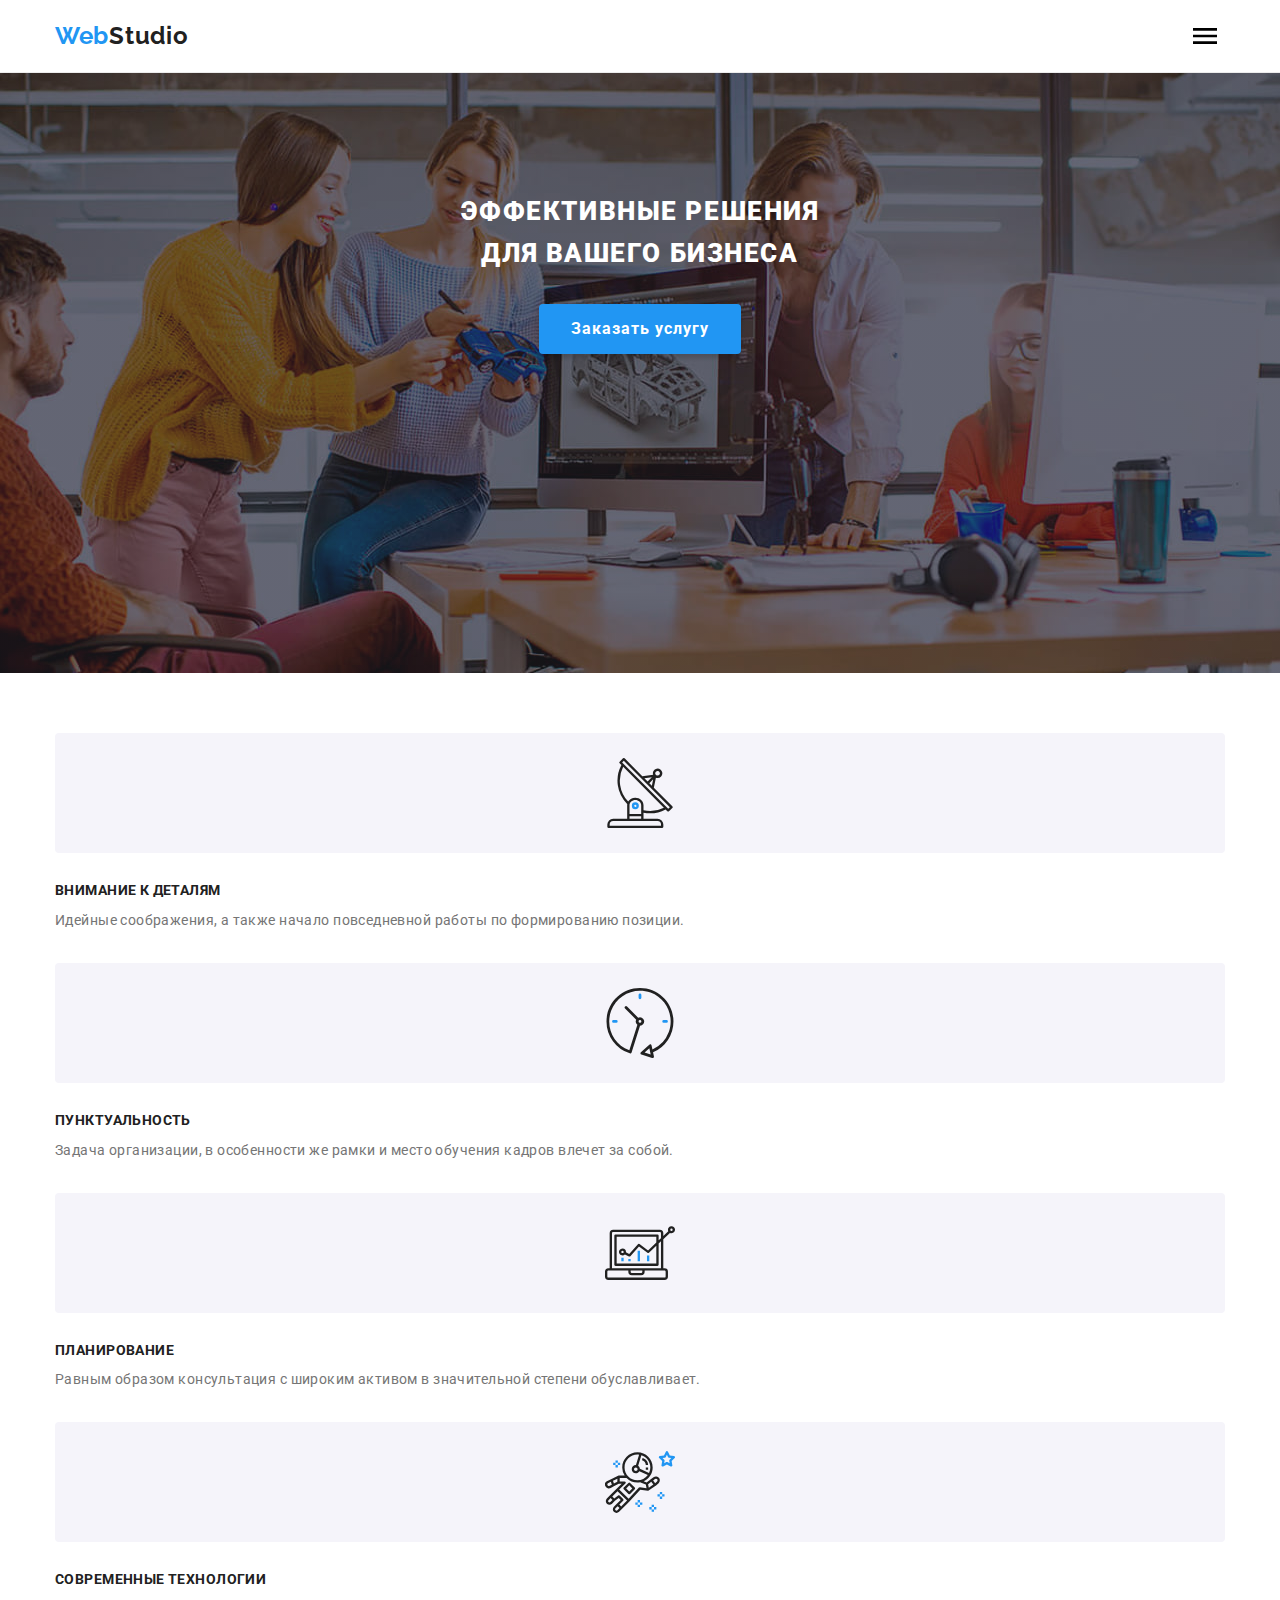
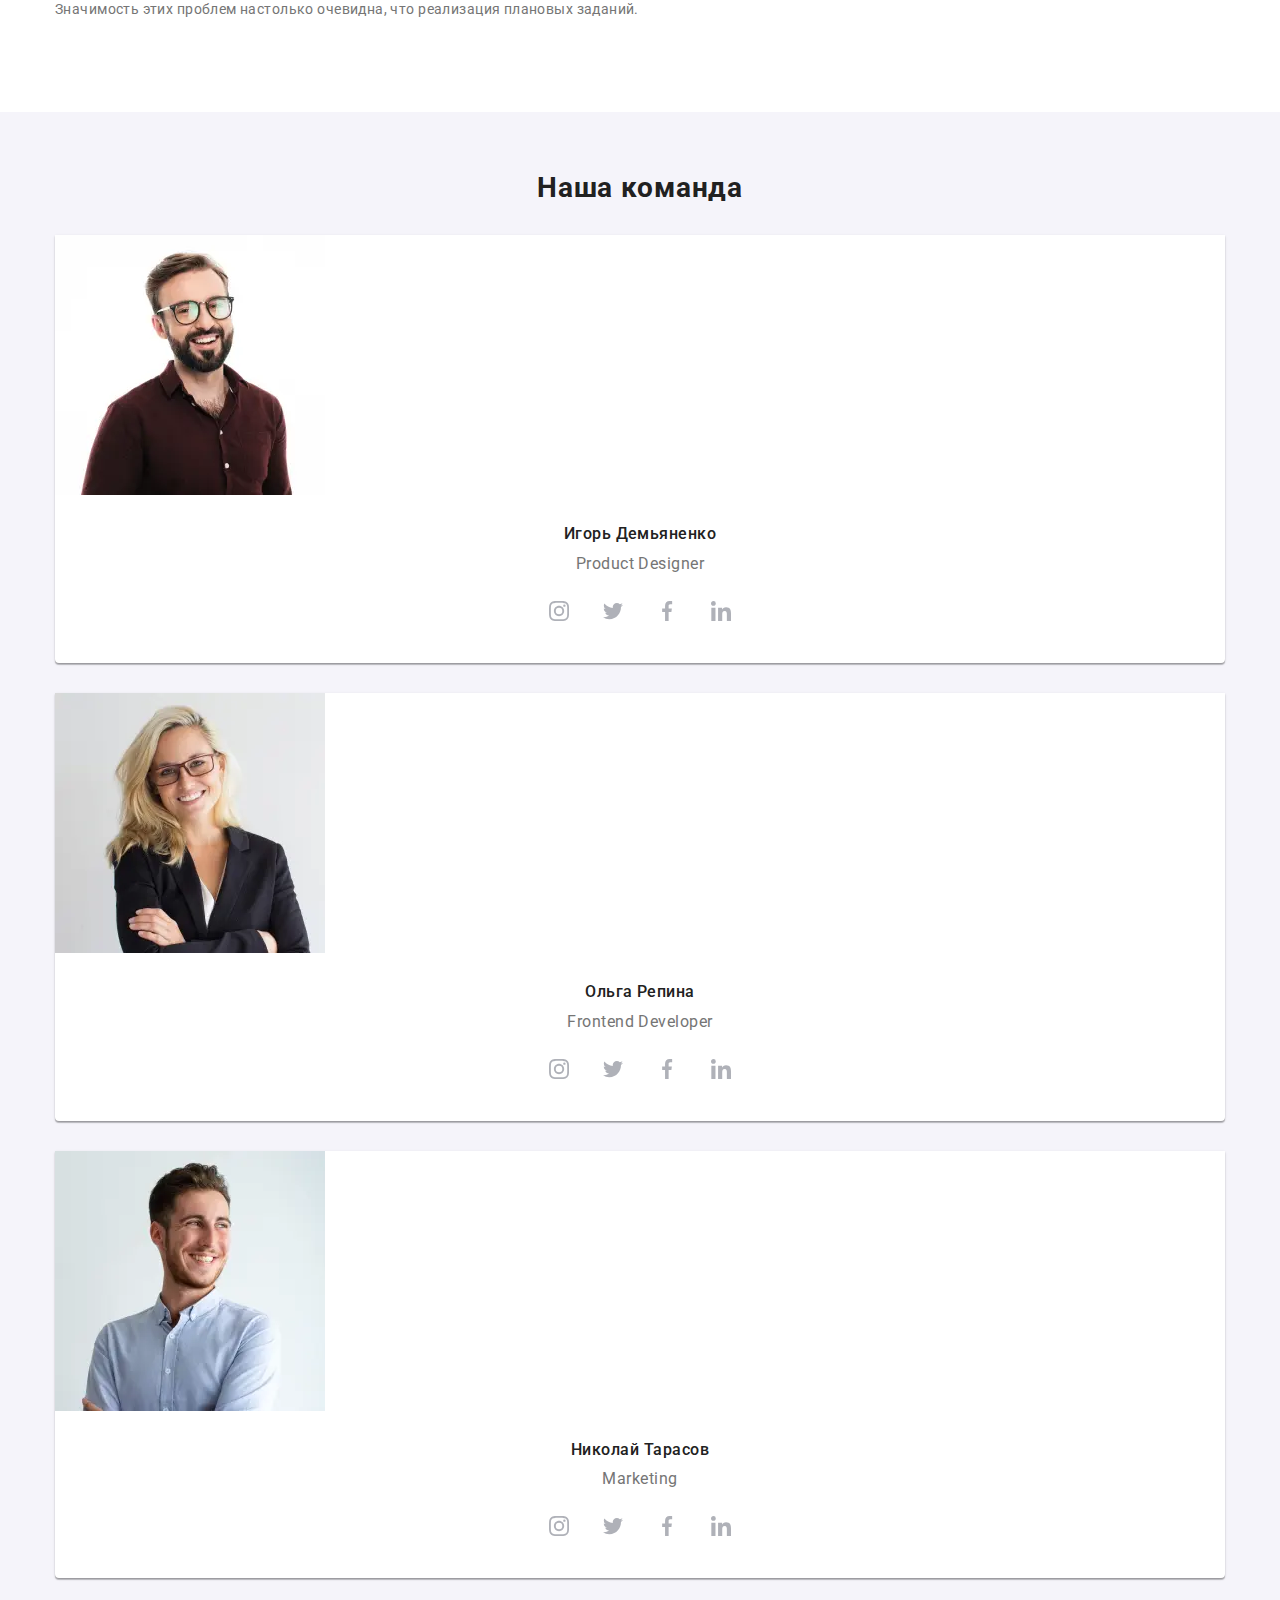
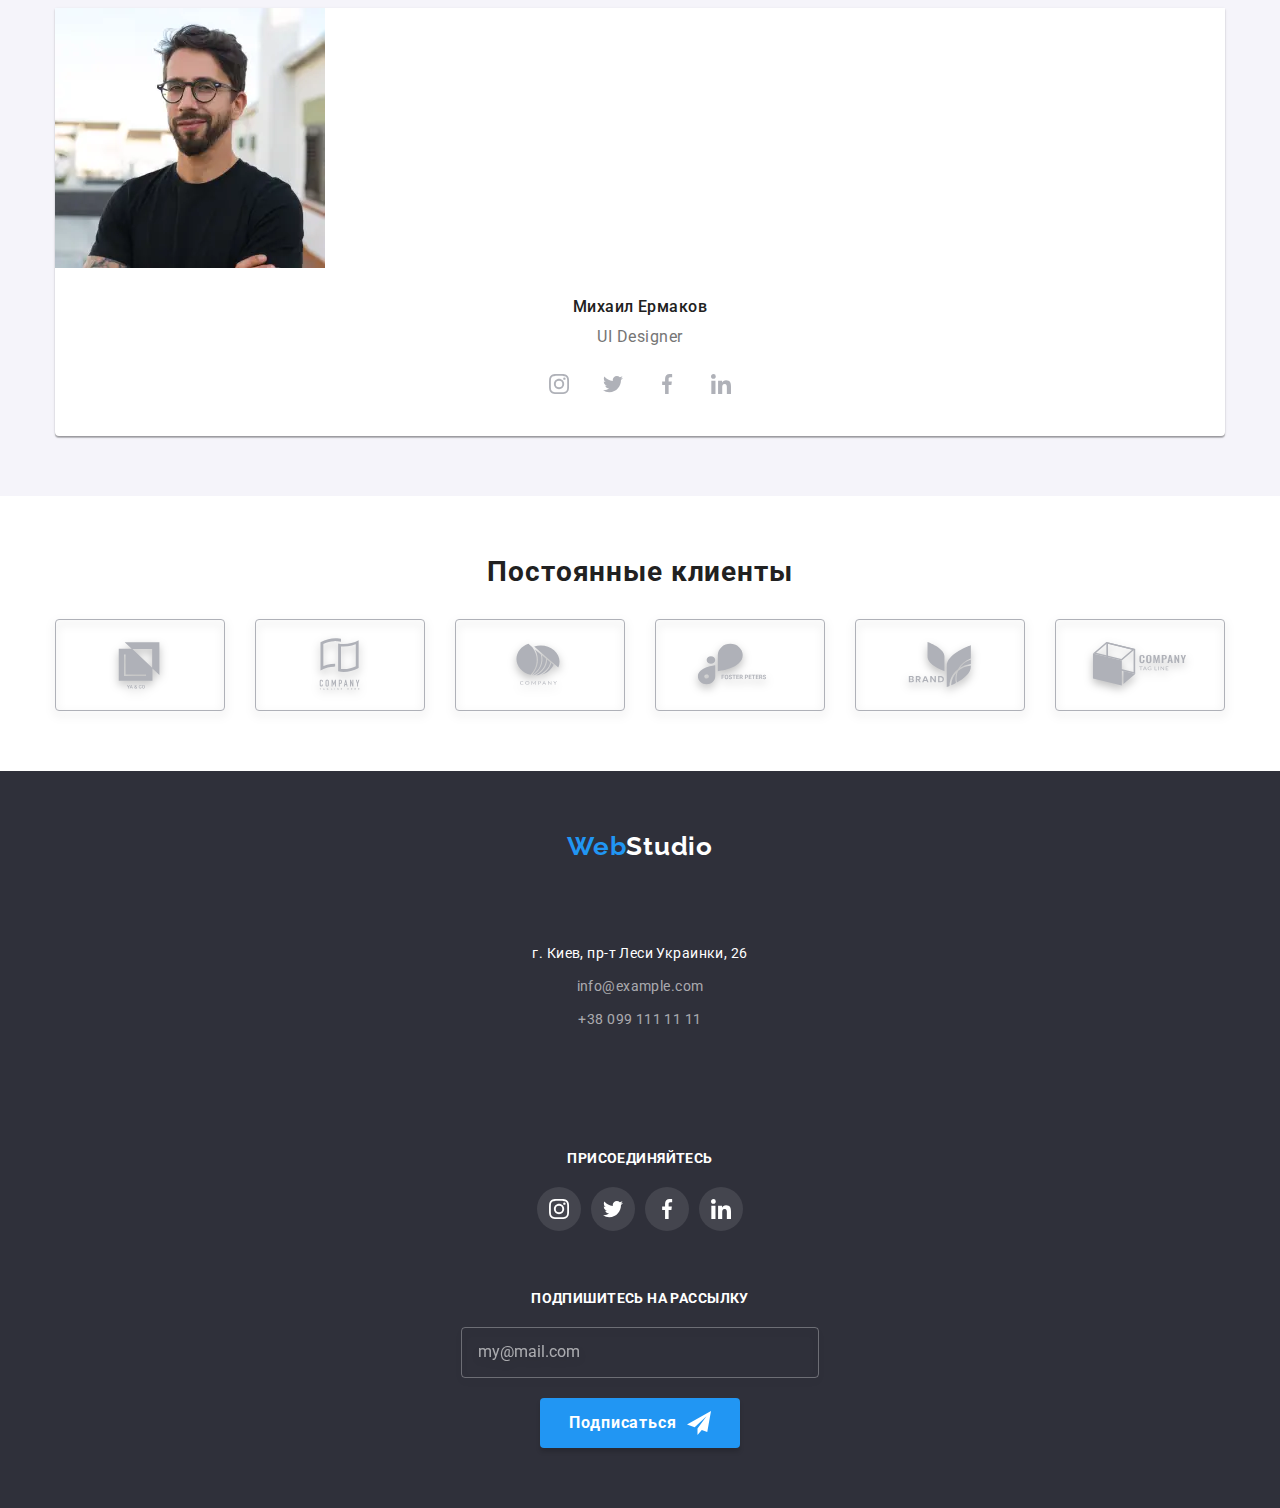
==== commit 527ce20b: "111111" ====
--- a/index.html
+++ b/index.html
@@ -212,11 +212,31 @@
           <ul class="title team">
             <li class="team__item">
               <picture>
-                <source 
-                media="(min-width: 768px)" 
-                srcset="./images/product_designer.jpg">
-
-                <img src="#" alt="Игорь Демьяненко">
+                <source media="(min-width: 1200px)" srcset="./images/team/team-1-desktop.webp 1x,
+                ./images/team/team-1-desktop@2x.webp 2x" 
+                type="image/webp">
+
+                <source media="(min-width: 1200px)" srcset="./images/team/team-1-desktop.jpg 1x,
+                ./images/team/team-1-desktop@2x.jpg 2x" 
+                type="image/jpg">
+
+                <source media="(min-width: 768px)" srcset="./images/team/team-1-tablet.webp 1x,
+                ./images/team/team-1-tablet@2x.webp 2x" 
+                type="image/webp">
+
+                <source media="(min-width: 768px)" srcset="./images/team/team-1-tablet.jpg 1x,
+                ./images/team/team-1-tablet@2x.jpg 2x" 
+                type="image/jpg">
+
+                <source srcset="./images/team/team-1.webp 1x,
+                ./images/team/team-1@2x.webp 2x" 
+                type="image/webp">
+                <source  
+                srcset="./images/team/team-1.jpg 1x,
+                ./images/team/team-1@2x.jpg 2x" 
+                type="image/jpg">
+
+                <img src="./images/team/team-1.jpg" alt="Игорь Демьяненко">
               </picture>
               <!-- <img
                 src="./images/product_designer.jpg"
@@ -263,11 +283,38 @@
             </li>
 
             <li class="team__item">
-              <img
+              <picture>
+                <source media="(min-width: 1200px)" srcset="./images/team/team-2-desktop.webp 1x,
+                ./images/team/team-2-desktop@2x.webp 2x" 
+                type="image/webp">
+
+                <source media="(min-width: 1200px)" srcset="./images/team/team-2-desktop.jpg 1x,
+                ./images/team/team-2-desktop@2x.jpg 2x" 
+                type="image/jpg">
+
+                <source media="(min-width: 768px)" srcset="./images/team/team-2-tablet.webp 1x,
+                ./images/team/team-2-tablet@2x.webp 2x" 
+                type="image/webp">
+
+                <source media="(min-width: 768px)" srcset="./images/team/team-2-tablet.jpg 1x,
+                ./images/team/team-2-tablet@2x.jpg 2x" 
+                type="image/jpg">
+
+                <source srcset="./images/team/team-2.webp 1x,
+                ./images/team/team-2@2x.webp 2x" 
+                type="image/webp">
+                <source  
+                srcset="./images/team/team-2.jpg 1x,
+                ./images/team/team-2@2x.jpg 2x" 
+                type="image/jpg">
+
+                <img src="./images/team/team-2.jpg" alt="Ольга Репина">
+              </picture>
+              <!-- <img
                 src="./images/frontend_developer.jpg"
                 alt="Ольга Репина"
                 width="270"
-              />
+              /> -->
               <div class="team__card">
                 <h3 class="team__title">Ольга Репина</h3>
                 <p class="team__text" lang="en">Frontend Developer</p>
@@ -308,11 +355,38 @@
             </li>
 
             <li class="team__item">
-              <img
+              <picture>
+                <source media="(min-width: 1200px)" srcset="./images/team/team-3-desktop.webp 1x,
+                ./images/team/team-3-desktop@2x.webp 2x" 
+                type="image/webp">
+
+                <source media="(min-width: 1200px)" srcset="./images/team/team-3-desktop.jpg 1x,
+                ./images/team/team-3-desktop@2x.jpg 2x" 
+                type="image/jpg">
+
+                <source media="(min-width: 768px)" srcset="./images/team/team-3-tablet.webp 1x,
+                ./images/team/team-3-tablet@2x.webp 2x" 
+                type="image/webp">
+
+                <source media="(min-width: 768px)" srcset="./images/team/team-3-tablet.jpg 1x,
+                ./images/team/team-3-tablet@2x.jpg 2x" 
+                type="image/jpg">
+
+                <source srcset="./images/team/team-3.webp 1x,
+                ./images/team/team-3@2x.webp 2x" 
+                type="image/webp">
+                <source  
+                srcset="./images/team/team-3.jpg 1x,
+                ./images/team/team-3@2x.jpg 2x" 
+                type="image/jpg">
+
+                <img src="./images/team/team-3.jpg" alt="Николай Тарасов">
+              </picture>
+              <!-- <img
                 src="./images/marketing.jpg"
                 alt="Николай Тарасов"
                 width="270"
-              />
+              /> -->
               <div class="team__card">
                 <h3 class="team__title">Николай Тарасов</h3>
                 <p class="team__text" lang="en">Marketing</p>
@@ -353,11 +427,39 @@
             </li>
 
             <li class="team__item">
-              <img
+              <picture>
+                <source media="(min-width: 1200px)" srcset="./images/team/team-4-desktop.webp 1x,
+                ./images/team/team-4-desktop@2x.webp 2x" 
+                type="image/webp">
+
+                <source media="(min-width: 1200px)" srcset="./images/team/team-4-desktop.jpg 1x,
+                ./images/team/team-4-desktop@2x.jpg 2x" 
+                type="image/jpg">
+
+                <source media="(min-width: 768px)" srcset="./images/team/team-4-tablet.webp 1x,
+                ./images/team/team-4-tablet@2x.webp 2x" 
+                type="image/webp">
+
+                <source media="(min-width: 768px)" srcset="./images/team/team-4-tablet.jpg 1x,
+                ./images/team/team-4-tablet@2x.jpg 2x" 
+                type="image/jpg">
+
+                <source srcset="./images/team/team-4.webp 1x,
+                ./images/team/team-4@2x.webp 2x" 
+                type="image/webp">
+                <source  
+                srcset="./images/team/team-4.jpg 1x,
+                ./images/team/team-4@2x.jpg 2x" 
+                type="image/jpg">
+
+                <img src="./images/team/team-4.jpg" alt="Михаил Ермаков">
+              </picture>
+
+              <!-- <img
                 src="./images/ui-designer.jpg"
                 alt="Михаил Ермаков"
                 width="270"
-              />
+              /> -->
               <div class="team__card">
                 <h3 class="team__title">Михаил Ермаков</h3>
                 <p class="team__text" lang="en">UI Designer</p>
@@ -465,78 +567,82 @@
             ><span>Web</span>Studio</a
           >
           <address class="footer-address">
-            <ul class="footer__list">
+            <ul class="footer">
               <li class="footer__item">
                 г. Киев, пр-т Леси Украинки, 26
               </li>
               <li class="footer__item">
-                <a href="mailto:info@example.com" class="link"
+                <a href="mailto:info@example.com" class="footer__link"
                   >info@example.com</a
                 >
               </li>
               <li class="footer__item">
-                <a href="tel:+380991111111" class="link">+38 099 111 11 11</a>
+                <a href="tel:+380991111111" class="footer__link">+38 099 111 11 11</a>
               </li>
             </ul>
           </address>
         </div>
         <div class="footer__box-social">
           <h2 class="title footer__title">Присоединяйтесь</h2>
-          <ul class="footer__social-list">
-            <li class="footer__social-item">
-              <a href="https://www.instagram.com/" class="footer__social-link">
-                <svg
-                  class="footer__social-icon"
-                  aria-label="instagrem"
-                  width="20"
-                  height="20"
-                >
-                  <use href="./images/icons.svg#icon-instagram"></use>
-                </svg>
-              </a>
-            </li>
-
-            <li class="footer__social-item">
-              <a href="https://twitter.com/" class="footer__social-link">
-                <svg
-                  class="footer__social-icon"
-                  aria-label="twitter"
-                  width="20"
-                  height="20"
-                >
-                  <use href="./images/icons.svg#icon-twitter"></use>
-                </svg>
-              </a>
-            </li>
-
-            <li class="footer__social-item">
-              <a href="https://www.facebook.com/" class="footer__social-link">
-                <svg
-                  class="footer__social-icon"
-                  aria-label="facebook"
-                  width="20"
-                  height="20"
-                >
-                  <use href="./images/icons.svg#icon-facebook"></use>
-                </svg>
-              </a>
-            </li>
-
-            <li class="footer__social-item">
-              <a href="https://www.linkedin.com/" class="footer__social-link">
-                <svg
-                  class="footer__social-icon"
-                  aria-label="linkedin"
-                  width="20"
-                  height="20"
-                >
-                  <use href="./images/icons.svg#icon-linkedin"></use>
-                </svg>
-              </a>
-            </li>
-          </ul>
+          <div class="footer__social-box">
+            <ul class="footer__social-list">
+              <li class="footer__social-item">
+                <a href="https://www.instagram.com/" class="footer__social-link">
+                  <svg
+                    class="footer__social-icon"
+                    aria-label="instagrem"
+                    width="20"
+                    height="20"
+                  >
+                    <use href="./images/icons.svg#icon-instagram"></use>
+                  </svg>
+                </a>
+              </li>
+  
+              <li class="footer__social-item">
+                <a href="https://twitter.com/" class="footer__social-link">
+                  <svg
+                    class="footer__social-icon"
+                    aria-label="twitter"
+                    width="20"
+                    height="20"
+                  >
+                    <use href="./images/icons.svg#icon-twitter"></use>
+                  </svg>
+                </a>
+              </li>
+  
+              <li class="footer__social-item">
+                <a href="https://www.facebook.com/" class="footer__social-link">
+                  <svg
+                    class="footer__social-icon"
+                    aria-label="facebook"
+                    width="20"
+                    height="20"
+                  >
+                    <use href="./images/icons.svg#icon-facebook"></use>
+                  </svg>
+                </a>
+              </li>
+  
+              <li class="footer__social-item">
+                <a href="https://www.linkedin.com/" class="footer__social-link">
+                  <svg
+                    class="footer__social-icon"
+                    aria-label="linkedin"
+                    width="20"
+                    height="20"
+                  >
+                    <use href="./images/icons.svg#icon-linkedin"></use>
+                  </svg>
+                </a>
+              </li>
+            </ul>
+           </div>
         </div>
         
+
+        <!-- FOOTER FORM -->
         <div class="footer-wrapper">
           <b class="title footer-wrapper__text">Подпишитесь на рассылку</b>
           <form class="footer-form">
--- a/css/main.min.css
+++ b/css/main.min.css
@@ -1,3 +1,3 @@
 :root{--primary-text-color: #212121;--secondary-text-color: #757575;--accent-text-color: #2196f3;--primary-bg-color: #ffffff;--secondary-bg-color: #e5e5e5;--third-bg-color: #2f303a;--fourth-bg-color: #f5f4fa;--white-color: #ffffff;--card-set-gup: 30px;--card-shadow: 0px 1px 3px rgba(0, 0, 0, 0.12),
-    0px 1px 1px rgba(0, 0, 0, 0.14), 0px 2px 1px rgba(0, 0, 0, 0.2);--pasive-icon-color: #afb1b8}.visually-hidden{position:absolute;width:1px;height:1px;margin:-1px;border:0;padding:0;white-space:nowrap;clip-path:inset(100%);clip:rect(0 0 0 0);overflow:hidden}html{box-sizing:border-box}*,*::before,*::after{box-sizing:inherit}body{background-color:var(--primary-bg-color);font-family:"Roboto", sans-serif;color:var(--primary-text-color)}h1,h2,h3,h4,p,ul{margin:0}ul{list-style:none;padding:0}img{display:block;max-width:100%;height:auto}a{text-decoration:none}span{color:var(--accent-text-color)}.container{width:100%;margin-left:auto;margin-right:auto;padding-left:15px;padding-right:15px}@media screen and (min-width: 480px){.container{width:480px}}@media screen and (min-width: 768px){.container{width:768px}}@media screen and (min-width: 1200px){.container{width:1200px}}.section{padding:60px 0}.button{color:var(--primary-text-color);background-color:var(--fourth-bg-color);cursor:pointer;font-family:inherit;font-size:16px;font-weight:500;line-height:1.62;letter-spacing:.03em;border-radius:4px;padding:6px 22px;min-width:72px;text-align:center;border:none;transition-property:color, background-color, box-shadow;transition-duration:250ms;transition-timing-function:cubic-bezier(0.4, 0, 0.2, 1)}.hero__title{font-size:26px;font-weight:900;line-height:1.6;letter-spacing:.06em;text-transform:uppercase;margin-bottom:30px}.title{color:var(--primary-text-color);font-size:14px;font-weight:700;line-height:1.14;letter-spacing:.03em;text-align:left;text-transform:uppercase}.team__title{font-size:16px;font-weight:500;line-height:1.18;letter-spacing:.03em;text-transform:none;margin-bottom:10px;text-align:center}.section__title{font-size:28px;font-weight:700;line-height:1.17;letter-spacing:.03em;text-align:center;margin-bottom:var(--card-set-gup)}.text,.abilities__text{color:var(--secondary-text-color);font-size:14px;line-height:1.7;letter-spacing:0.03em}.page-header__container{position:relative;padding:16px 15px;display:flex;align-items:center;justify-content:space-between}.address{display:none}.social-list{display:flex;justify-content:center}.social-list__link{display:flex;justify-content:center;align-items:center;width:44px;height:44px;border-radius:50%;color:var(--pasive-icon-color);transition-property:color, background-color;transition-duration:250ms;transition-timing-function:cubic-bezier(0.4, 0, 0.2, 1)}.social-list__link:hover,.social-list__link:focus{color:var(--white-color);background-color:var(--accent-text-color)}.social-list__item:not(:last-child){margin-right:10px}.social-list__icon{fill:currentColor}.nav__logo{font-size:24px;font-weight:700;line-height:1.16;letter-spacing:.03em;font-family:Raleway;color:var(--primary-text-color)}.menu-button{padding:0;background-color:transparent;border:none;cursor:pointer;line-height:0}.menu-button:hover>.menu-button_icon{fill:var(--accent-text-color)}.menu-button_icon{width:40px;height:40px}.menu-button .icon-cross{display:none}.menu-button.is-open .icon-cross{display:block}.menu-button.is-open .icon-menu{display:none}.menu-burger{position:absolute;top:100%;left:0;width:100vw;height:100vh;padding:40px 48px;background-color:palevioletred;display:none}.menu-burger .menu-button.is-open{display:block}.nav__list{display:none}.hero{margin-left:auto;margin-right:auto;color:var(--white-color);text-align:center;padding-top:118px;padding-bottom:118px;background-color:#c4c4c4;background-image:linear-gradient(to right, rgba(47,48,58,0.4), rgba(47,48,58,0.4)),url("../images/hero/hero.jpg");background-position:center;background-size:cover;background-repeat:no-repeat;max-width:480px;height:400px}@media (min-device-pixel-ratio: 2), (min-resolution: 192dpi), (min-resolution: 2dppx){.hero{background-image:linear-gradient(to right, rgba(47,48,58,0.4), rgba(47,48,58,0.4)),url("../images/hero/hero2x.jpg")}}@media screen and (min-width: 768px){.hero{background-image:linear-gradient(to right, rgba(47,48,58,0.4), rgba(47,48,58,0.4)),url("../images/hero/hero-tablet.jpg");max-width:768px}}@media screen and (min-width: 768px) and (min-device-pixel-ratio: 2), screen and (min-width: 768px) and (min-resolution: 192dpi), screen and (min-width: 768px) and (min-resolution: 2dppx){.hero{background-image:linear-gradient(to right, rgba(47,48,58,0.4), rgba(47,48,58,0.4)),url("../images/hero/hero-tablet2x.jpg")}}@media screen and (min-width: 1200px){.hero{background-image:linear-gradient(to right, rgba(47,48,58,0.4), rgba(47,48,58,0.4)),url("../images/hero/hero-desktop.jpg");max-width:1600px;height:600px}}@media screen and (min-width: 1200px) and (min-device-pixel-ratio: 2), screen and (min-width: 1200px) and (min-resolution: 192dpi), screen and (min-width: 1200px) and (min-resolution: 2dppx){.hero{background-image:linear-gradient(to right, rgba(47,48,58,0.4), rgba(47,48,58,0.4)),url("../images/hero/hero-desktop2x.jpg")}}.hero__button{color:var(--white-color);padding:10px 32px;font-size:16px;font-weight:700;line-height:1.85;letter-spacing:.06em;background-color:var(--accent-text-color);box-shadow:0px 4px 4px rgba(0,0,0,0.15);transition-property:color, background-color, box-shadow;transition-duration:250ms;transition-timing-function:cubic-bezier(0.4, 0, 0.2, 1)}.hero__button:hover,.hero__button:focus{background-color:#188ce8;box-shadow:0px 4px 4px rgba(0,0,0,0.15);border-radius:4px}.team__section{background-color:var(--fourth-bg-color)}.team__item{border-radius:0px 0px 4px 4px;box-shadow:var(--card-shadow);background-color:var(--primary-bg-color)}.team__item:not(:last-child){margin-bottom:var(--card-set-gup)}.team__card{padding:30px 0;text-align:center}.team__text{margin-bottom:16px;font-size:16px;font-weight:400;line-height:calc(19 / 16);letter-spacing:0.03em;text-transform:none;color:var(--secondary-text-color)}.abilities__box{height:120px;display:flex;justify-content:center;align-items:center;margin-bottom:30px;background-color:#f5f4fa;border-radius:4px}.abilities__title{margin-bottom:10px}.abilities__text{margin-bottom:30px}.section__work{display:none}.backdrop{position:fixed;top:0;left:0;width:100vw;height:100vh;background:rgba(0,0,0,0.2);opacity:1;transition:opacity;transition-duration:250ms;transition-timing-function:cubic-bezier(0.4, 0, 0.2, 1)}.backdrop.is-hidden{opacity:0;pointer-events:none}.backdrop.is-hidden .modal{transform:translate(-50%, -50%) scale(2.1) rotate(50deg)}.modal{position:absolute;top:50%;left:50%;transform:translate(-50%, -50%) scale(1) rotate(0deg);width:450px;height:609px;padding:40px;transition-property:transform;transition-duration:250ms;transition-timing-function:cubic-bezier(0.4, 0, 0.2, 1);background-color:var(--white-color);box-shadow:0px 1px 3px rgba(0,0,0,0.12),0px 1px 1px rgba(0,0,0,0.14),0px 2px 1px rgba(0,0,0,0.2);border-radius:4px}.modal__text{display:block;margin-bottom:12px;text-align:center;font-size:20px;font-weight:700;line-height:1.15;letter-spacing:.03em;margin-bottom:12px}.modal__form{display:flex;flex-direction:column}.modal__input,.modal__form-textarea{width:100%;border:1px solid rgba(33,33,33,0.2);box-sizing:border-box;border-radius:4px}.modal__label{font-size:12px;color:var(--secondary-text-color)}.modal__label:nth-child(-n+3){margin-bottom:10px}.modal__wrapper{position:relative;display:block;margin-top:6px}.modal__input{padding-left:42px;height:40px;transition-property:border-color;transition-duration:250ms;transition-timing-function:cubic-bezier(0.4, 0, 0.2, 1)}.modal__input:focus{outline:none;border-color:#2196f3}.modal__input:focus+.modal__icon{fill:#2196f3}.modal__icon{position:absolute;top:50%;left:12px;transform:translateY(-50%);width:18px;height:18px;fill:var(--primary-text-color);transition-property:fill;transition-duration:250ms;transition-timing-function:cubic-bezier(0.4, 0, 0.2, 1)}.modal__label-textarea{margin-bottom:20px}.modal__form-textarea{display:block;height:120px;padding:12px 16px;margin-top:4px;resize:none;transition-property:border-color;transition-duration:250ms;transition-timing-function:cubic-bezier(0.4, 0, 0.2, 1)}.modal__form-textarea:focus{outline:none;border-color:#2196f3}.modal__form-textarea::placeholder{color:rgba(117,117,117,0.5)}.form-chackbox-label{display:flex;justify-content:center;align-items:center;margin-bottom:30px;font-size:12px;font-weight:400;line-height:1.16;letter-spacing:.03em}.form-chackbox-label::before{display:block;content:"";width:16px;height:15px;margin-right:7px;cursor:pointer;border-radius:2px;border:1px solid #212121}.form-chackbox-input:checked+.form-chackbox-label::before{background-image:url("../images/icons/Vectorone-form.svg");background-repeat:no-repeat;background-size:contain;background-origin:border-box;background-color:#2196f3}.form-chackbox-link{text-decoration:underline;color:var(--accent-text-color)}.modal-btn-submit{display:block;width:200px;margin:0 auto}.modal-close{position:absolute;top:8px;right:8px;display:flex;justify-content:center;align-items:center;width:30px;height:30px;background-color:var(--white-color);border:1px solid #0000001A;box-shadow:0px 1px 3px rgba(0,0,0,0.12),0px 1px 1px rgba(0,0,0,0.14),0px 2px 1px rgba(0,0,0,0.2);border-radius:50%;cursor:pointer}@media screen and (min-width: 1200px){.modal{width:528px;height:581px;padding:40px}.modal__text{line-height:1.5}.form-chackbox-label{display:flex;justify-content:center;align-items:center;margin-bottom:30px;font-size:14px;font-weight:400;line-height:1.7;letter-spacing:.03em}}
+    0px 1px 1px rgba(0, 0, 0, 0.14), 0px 2px 1px rgba(0, 0, 0, 0.2);--pasive-icon-color: #afb1b8}.visually-hidden{position:absolute;width:1px;height:1px;margin:-1px;border:0;padding:0;white-space:nowrap;clip-path:inset(100%);clip:rect(0 0 0 0);overflow:hidden}html{box-sizing:border-box}*,*::before,*::after{box-sizing:inherit}body{background-color:var(--primary-bg-color);font-family:"Roboto", sans-serif;color:var(--primary-text-color)}h1,h2,h3,h4,p,ul{margin:0}ul{list-style:none;padding:0}img{display:block;max-width:100%;height:auto}a{text-decoration:none}span{color:var(--accent-text-color)}.container{width:100%;margin-left:auto;margin-right:auto;padding-left:15px;padding-right:15px}@media screen and (min-width: 480px){.container{width:480px}}@media screen and (min-width: 768px){.container{width:768px}}@media screen and (min-width: 1200px){.container{width:1200px}}.section{padding:60px 0}.button{color:var(--primary-text-color);background-color:var(--fourth-bg-color);cursor:pointer;font-family:inherit;font-size:16px;font-weight:500;line-height:1.62;letter-spacing:.03em;border-radius:4px;padding:6px 22px;min-width:72px;text-align:center;border:none;transition-property:color, background-color, box-shadow;transition-duration:250ms;transition-timing-function:cubic-bezier(0.4, 0, 0.2, 1)}.filter__button:hover,.filter__button:focus{color:var(--white-color);background-color:var(--accent-text-color);box-shadow:0px 3px 1px rgba(0,0,0,0.1),0px 1px 2px rgba(0,0,0,0.08),0px 2px 2px rgba(0,0,0,0.12)}.hero__title{font-size:26px;font-weight:900;line-height:1.6;letter-spacing:.06em;text-transform:uppercase;margin-bottom:30px}.title{color:var(--primary-text-color);font-size:14px;font-weight:700;line-height:1.14;letter-spacing:.03em;text-align:left;text-transform:uppercase}.team__title{font-size:16px;font-weight:500;line-height:1.18;letter-spacing:.03em;text-transform:none;margin-bottom:10px;text-align:center}.section__title{font-size:28px;font-weight:700;line-height:1.17;letter-spacing:.03em;text-align:center;margin-bottom:var(--card-set-gup)}.text,.abilities__text{color:var(--secondary-text-color);font-size:14px;line-height:1.7;letter-spacing:0.03em}.page-header__container{position:relative;padding:16px 15px;display:flex;align-items:center;justify-content:space-between}.page-header{background-color:var(--white-color);border-bottom:1px solid #ececec}.address{display:none}.social-list{display:flex;justify-content:center}.social-list__link{display:flex;justify-content:center;align-items:center;width:44px;height:44px;border-radius:50%;color:var(--pasive-icon-color);transition-property:color, background-color;transition-duration:250ms;transition-timing-function:cubic-bezier(0.4, 0, 0.2, 1)}.social-list__link:hover,.social-list__link:focus{color:var(--white-color);background-color:var(--accent-text-color)}.social-list__item:not(:last-child){margin-right:10px}.social-list__icon{fill:currentColor}.nav__logo{font-size:24px;font-weight:700;line-height:1.16;letter-spacing:.03em;font-family:Raleway;color:var(--primary-text-color)}.menu-button{padding:0;background-color:transparent;border:none;cursor:pointer;line-height:0}.menu-button:hover>.menu-button_icon{fill:var(--accent-text-color)}.menu-button_icon{width:40px;height:40px}.menu-button .icon-cross{display:none}.menu-button.is-open .icon-cross{display:block}.menu-button.is-open .icon-menu{display:none}.menu-burger{position:absolute;top:100%;left:0;width:100vw;height:100vh;padding:40px 48px;background-color:palevioletred;display:none}.menu-burger .menu-button.is-open{display:block}.nav__list{display:none}.hero{margin-left:auto;margin-right:auto;color:var(--white-color);text-align:center;padding-top:118px;padding-bottom:118px;background-color:#c4c4c4;background-image:linear-gradient(to right, rgba(47,48,58,0.4), rgba(47,48,58,0.4)),url("../images/hero/hero.jpg");background-position:center;background-size:cover;background-repeat:no-repeat;max-width:480px;height:400px}@media (min-device-pixel-ratio: 2), (min-resolution: 192dpi), (min-resolution: 2dppx){.hero{background-image:linear-gradient(to right, rgba(47,48,58,0.4), rgba(47,48,58,0.4)),url("../images/hero/hero2x.jpg")}}@media screen and (min-width: 768px){.hero{background-image:linear-gradient(to right, rgba(47,48,58,0.4), rgba(47,48,58,0.4)),url("../images/hero/hero-tablet.jpg");max-width:768px}}@media screen and (min-width: 768px) and (min-device-pixel-ratio: 2), screen and (min-width: 768px) and (min-resolution: 192dpi), screen and (min-width: 768px) and (min-resolution: 2dppx){.hero{background-image:linear-gradient(to right, rgba(47,48,58,0.4), rgba(47,48,58,0.4)),url("../images/hero/hero-tablet2x.jpg")}}@media screen and (min-width: 1200px){.hero{background-image:linear-gradient(to right, rgba(47,48,58,0.4), rgba(47,48,58,0.4)),url("../images/hero/hero-desktop.jpg");max-width:1600px;height:600px}}@media screen and (min-width: 1200px) and (min-device-pixel-ratio: 2), screen and (min-width: 1200px) and (min-resolution: 192dpi), screen and (min-width: 1200px) and (min-resolution: 2dppx){.hero{background-image:linear-gradient(to right, rgba(47,48,58,0.4), rgba(47,48,58,0.4)),url("../images/hero/hero-desktop2x.jpg")}}.hero__button{color:var(--white-color);padding:10px 32px;font-size:16px;font-weight:700;line-height:1.85;letter-spacing:.06em;background-color:var(--accent-text-color);box-shadow:0px 4px 4px rgba(0,0,0,0.15);transition-property:color, background-color, box-shadow;transition-duration:250ms;transition-timing-function:cubic-bezier(0.4, 0, 0.2, 1)}.hero__button:hover,.hero__button:focus{background-color:#188ce8;box-shadow:0px 4px 4px rgba(0,0,0,0.15);border-radius:4px}.team__section{background-color:var(--fourth-bg-color)}.team__item{border-radius:0px 0px 4px 4px;box-shadow:var(--card-shadow);background-color:var(--primary-bg-color)}.team__item:not(:last-child){margin-bottom:var(--card-set-gup)}.team__card{padding:30px 0;text-align:center}.team__text{margin-bottom:16px;font-size:16px;font-weight:400;line-height:calc(19 / 16);letter-spacing:0.03em;text-transform:none;color:var(--secondary-text-color)}.abilities__box{height:120px;display:flex;justify-content:center;align-items:center;margin-bottom:30px;background-color:#f5f4fa;border-radius:4px}.abilities__title{margin-bottom:10px}.abilities__text{margin-bottom:30px}.section__work{display:none}.clients__title{margin-bottom:50px}.clients{display:flex;flex-wrap:wrap;filter:drop-shadow(0px 4px 4px rgba(0,0,0,0.25))}@media screen and (min-width: 1200px){.clients{flex-wrap:nowrap}}.clients__item{width:210px;height:92px;flex-basis:calc((100% - 4 * 15px) / 2);margin:15px}@media screen and (min-width: 768px){.clients__item{width:226px;height:92px;flex-basis:calc((100% - 4 * 15px) / 2)}}@media screen and (min-width: 1200px){.clients__item{width:170px;height:92px;margin:0}.clients__item:not(:last-child){margin-right:30px}}.clients__link{display:flex;justify-content:center;align-items:center;width:100%;height:100%;color:var(--pasive-icon-color);border-radius:4px;border:1px solid var(--pasive-icon-color);transition-property:color, border;transition-duration:250ms;transition-timing-function:cubic-bezier(0.4, 0, 0.2, 1)}.clients__link:hover,.clients__link:focus{color:var(--accent-text-color);border:1px solid var(--accent-text-color)}.clients__icon{fill:currentColor;display:block}.footer{background-color:var(--third-bg-color);padding-top:60px;padding-bottom:60px}.container__footer{text-align:center}.footer-logo{font-family:Raleway;font-size:24px;font-weight:700;line-height:1.16;letter-spacing:.03em}@media screen and (min-width: 1200px){.footer-logo{font-size:26px;font-weight:700;line-height:1.19;letter-spacing:.03em}}.footer-logo,.footer-address{color:var(--white-color)}.footer-address{font-style:normal;font-size:14px;line-height:1.7;letter-spacing:0.03em}.footer__item:last-child{margin-bottom:60px}.footer__item:not(:last-child){margin-bottom:9px}.footer__link{color:rgba(255,255,255,0.6)}.footer-logo{display:block;margin-bottom:20px}.footer__title{color:var(--white-color);text-align:center;margin-bottom:20px}.footer__social-box{margin-bottom:60px}.footer-wrapper__text{display:block;margin-bottom:20px;color:var(--white-color);text-align:center}.footer__social-list{display:flex;justify-content:center}.footer__social-item:not(:last-child){margin-right:10px}.footer__social-link{width:44px;height:44px;display:flex;justify-content:center;align-items:center;color:var(--white-color);border-radius:50%;background:rgba(255,255,255,0.1);transition-property:background-color;transition-duration:250ms;transition-timing-function:cubic-bezier(0.4, 0, 0.2, 1)}.footer__social-link:hover,.footer__social-link:focus{background-color:var(--accent-text-color)}.footer__social-icon{fill:currentColor}.footer-form{color:rgba(255,255,255,0.6);background-color:var(--third-bg-color)}.footer-form__input{padding:15px 16px;margin-bottom:20px;font:inherit;background-color:inherit;border:1px solid rgba(255,255,255,0.3);filter:drop-shadow(0px 4px 4px rgba(0,0,0,0.15));border-radius:4px}.footer-form__input:focus{outline:none}.footer-form__input::placeholder{color:rgba(255,255,255,0.6)}.footer-form__input:not(:placeholder-shown){border-color:var(--accent-text-color)}@media screen and (min-width: 480px){.footer-form__input{width:450px}}@media screen and (min-width: 1200px){.footer-form__input{width:358px}}.footer-form__button{margin-left:auto;margin-right:auto;padding:0;display:flex;justify-content:center;align-items:center;width:200px;height:50px;font-weight:700;font-size:16px;line-height:calc(30 / 16);letter-spacing:0.06em;color:var(--white-color);background:var(--accent-text-color);box-shadow:0px 4px 4px rgba(0,0,0,0.15);border-radius:4px;border:none;cursor:pointer}.footer-form__button::after{display:block;content:"";width:24px;height:24px;margin-left:10px;background-color:inherit;background-image:url(../images/icons/icon-send.svg);background-position:center;background-size:cover;background-repeat:no-repeat}.backdrop{position:fixed;top:0;left:0;width:100vw;height:100vh;background:rgba(0,0,0,0.2);opacity:1;transition:opacity;transition-duration:250ms;transition-timing-function:cubic-bezier(0.4, 0, 0.2, 1)}.backdrop.is-hidden{opacity:0;pointer-events:none}.backdrop.is-hidden .modal{transform:translate(-50%, -50%) scale(2.1) rotate(50deg)}.modal{position:absolute;top:50%;left:50%;transform:translate(-50%, -50%) scale(1) rotate(0deg);width:450px;height:609px;padding:40px;transition-property:transform;transition-duration:250ms;transition-timing-function:cubic-bezier(0.4, 0, 0.2, 1);background-color:var(--white-color);box-shadow:0px 1px 3px rgba(0,0,0,0.12),0px 1px 1px rgba(0,0,0,0.14),0px 2px 1px rgba(0,0,0,0.2);border-radius:4px}.modal__text{display:block;margin-bottom:12px;text-align:center;font-size:20px;font-weight:700;line-height:1.15;letter-spacing:.03em;margin-bottom:12px}.modal__form{display:flex;flex-direction:column}.modal__input,.modal__form-textarea{width:100%;border:1px solid rgba(33,33,33,0.2);box-sizing:border-box;border-radius:4px}.modal__label{font-size:12px;color:var(--secondary-text-color)}.modal__label:nth-child(-n+3){margin-bottom:10px}.modal__wrapper{position:relative;display:block;margin-top:6px}.modal__input{padding-left:42px;height:40px;transition-property:border-color;transition-duration:250ms;transition-timing-function:cubic-bezier(0.4, 0, 0.2, 1)}.modal__input:focus{outline:none;border-color:#2196f3}.modal__input:focus+.modal__icon{fill:#2196f3}.modal__icon{position:absolute;top:50%;left:12px;transform:translateY(-50%);width:18px;height:18px;fill:var(--primary-text-color);transition-property:fill;transition-duration:250ms;transition-timing-function:cubic-bezier(0.4, 0, 0.2, 1)}.modal__label-textarea{margin-bottom:20px}.modal__form-textarea{display:block;height:120px;padding:12px 16px;margin-top:4px;resize:none;transition-property:border-color;transition-duration:250ms;transition-timing-function:cubic-bezier(0.4, 0, 0.2, 1)}.modal__form-textarea:focus{outline:none;border-color:#2196f3}.modal__form-textarea::placeholder{color:rgba(117,117,117,0.5)}.form-chackbox-label{display:flex;justify-content:center;align-items:center;margin-bottom:30px;font-size:12px;font-weight:400;line-height:1.16;letter-spacing:.03em}.form-chackbox-label::before{display:block;content:"";width:16px;height:15px;margin-right:7px;cursor:pointer;border-radius:2px;border:1px solid #212121}.form-chackbox-input:checked+.form-chackbox-label::before{background-image:url("../images/icons/Vectorone-form.svg");background-repeat:no-repeat;background-size:contain;background-origin:border-box;background-color:#2196f3}.form-chackbox-link{text-decoration:underline;color:var(--accent-text-color)}.modal-btn-submit{display:block;width:200px;margin:0 auto}.modal-close{position:absolute;top:8px;right:8px;display:flex;justify-content:center;align-items:center;width:30px;height:30px;background-color:var(--white-color);border:1px solid #0000001A;box-shadow:0px 1px 3px rgba(0,0,0,0.12),0px 1px 1px rgba(0,0,0,0.14),0px 2px 1px rgba(0,0,0,0.2);border-radius:50%;cursor:pointer}@media screen and (min-width: 1200px){.modal{width:528px;height:581px;padding:40px}.modal__text{line-height:1.5}.form-chackbox-label{display:flex;justify-content:center;align-items:center;margin-bottom:30px;font-size:14px;font-weight:400;line-height:1.7;letter-spacing:.03em}}.filter-wrapper{margin-bottom:40px}@media screen and (min-width: 768px){.filter-wrapper{flex-wrap:nowrap;margin-bottom:30px}}@media screen and (min-width: 1200px){.filter-wrapper{margin-bottom:50px}}.filter{display:flex;flex-wrap:wrap}@media screen and (min-width: 768px){.filter{flex-wrap:nowrap;justify-content:center}}.filter__list{margin-bottom:15px}.filter__list:not(:last-child){margin-right:8px}@media screen and (min-width: 1200px){.list-grid{display:flex;flex-wrap:wrap}}.list-grid{display:flex;flex-wrap:wrap}@media screen and (max-width: 767px){.grid__item:not(:last-child){margin-bottom:30px}}.grid__item{max-width:450px}@media screen and (min-width: 768px){.grid__item{max-width:354px;flex-basis:calc((100% - 4 * 15px) / 2);margin:15px}}@media screen and (min-width: 1200px){.grid__item{max-width:370px;flex-basis:calc((100% - 6 * 15px) / 3)}}.grid__link{display:block;border:1px solid #eeeeee;transition-property:box-shadow;transition-duration:250ms;transition-timing-function:cubic-bezier(0.4, 0, 0.2, 1)}.grid__link:hover,.grid__link:focus{box-shadow:0px 1px 1px rgba(0,0,0,0.12),0px 4px 4px rgba(0,0,0,0.06),1px 4px 6px rgba(0,0,0,0.16)}.grid__box2{position:relative;overflow:hidden}.grid__box3{position:absolute;top:0;left:0;display:flex;justify-content:center;align-items:center;width:100%;height:100%;background:rgba(33,150,243,0.9);padding:24px;transform:translateY(100%);transition-property:transform;transition-duration:250ms;transition-timing-function:cubic-bezier(0.4, 0, 0.2, 1)}.grid__link:hover .grid__box3{transform:translateY(0)}.grid__link:hover .grid__text{transform:translateY(0)}.grid__text{color:var(--white-color);transform:translateY(100%);transition:transform;transition-duration:250ms;transition-timing-function:cubic-bezier(0.4, 0, 0.2, 1);font-size:18px}.grid__link:hover .grid__text{opacity:1}.user-chois{padding:24px 20px}.user-chois__title{font-size:18px;line-height:calc(30 / 18);text-transform:none;margin-bottom:4px}.user-chois__text{font-size:16px;line-height:calc(30 / 16)}
 /*# sourceMappingURL=main.min.css.map */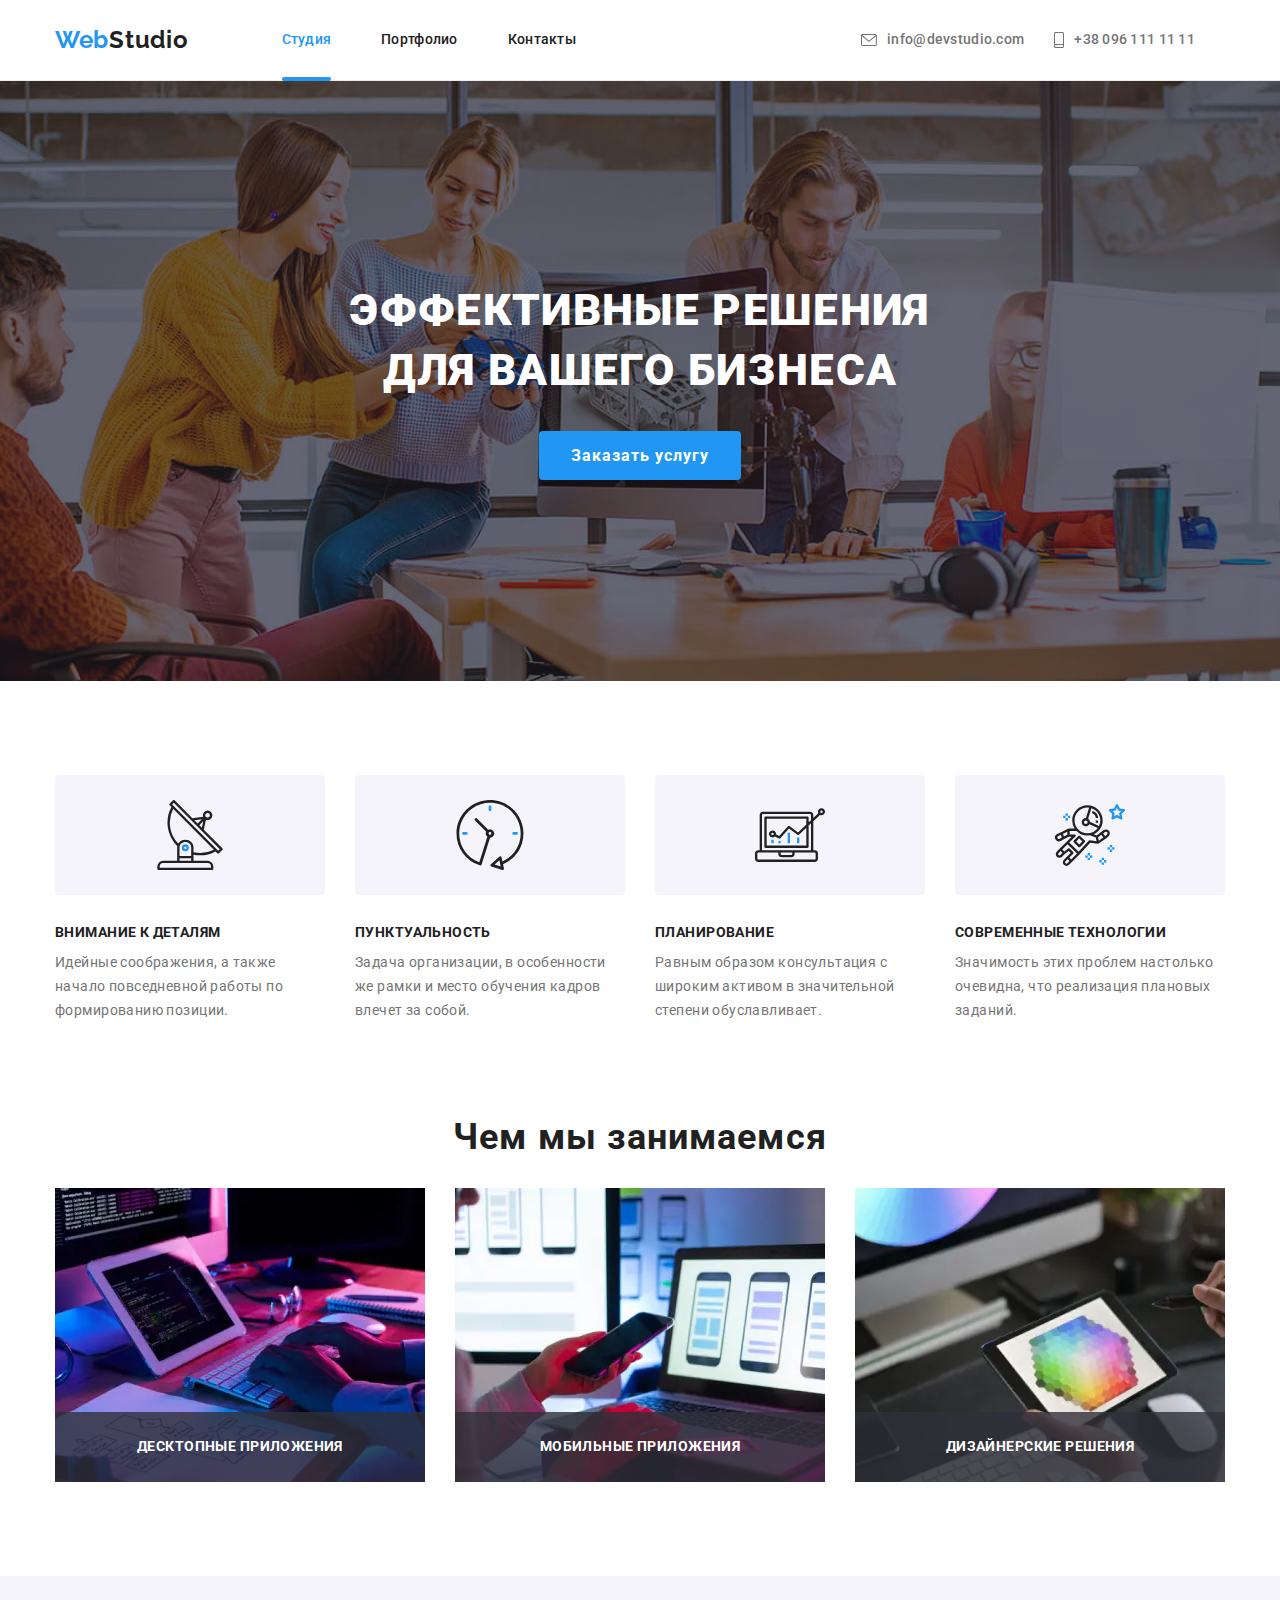
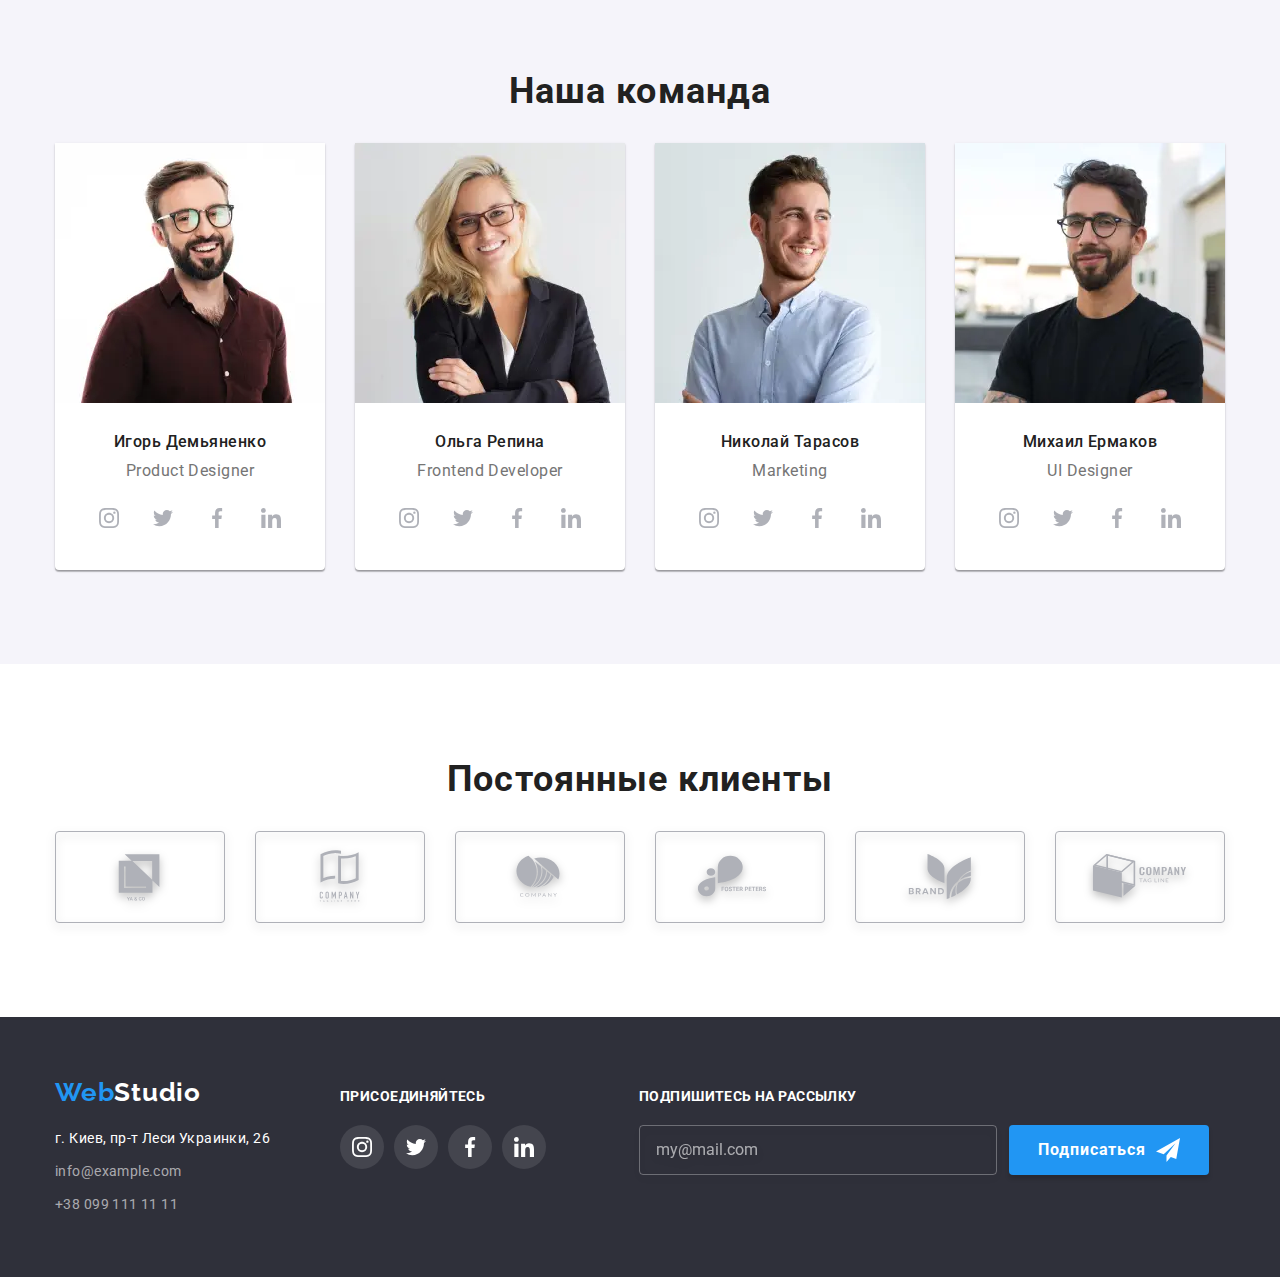
==== commit 9c103dd4: "commit add" ====
--- a/index.html
+++ b/index.html
@@ -47,25 +47,81 @@
 
 
         <!-- START Mobile Menu -->
-       
+
+        <button 
+          class="button-mobile_open js-open-menu" 
+          type="button">
+            <svg class="mobile-open__icon">
+              <use 
+              class="icon-open" 
+              href="./images/icons.svg#icon-burger">
+            </use>
+            </svg>
+        </button>
+
+        <div class="mobile-menu js-menu-container">
           <button 
-        class="menu-button js-menu-container" 
-        type="button"
-        aria-expanded="false">
-              <svg 
-              class="menu-button_icon"
-              aria-label="Переключатель мобильного меню">
-                <use 
-                class="icon-menu js-open-menu"                
-                href="./images/icons.svg#icon-burger"></use>
-
-                <use 
-                class="icon-cross js-close-menu"                
-                href="./images/icons.svg#icon-closeburger"></use>
-              </svg>
-              </button> 
-        <div class="menu-burger">
-          sadfsdfaf
+          class="button-mobile_close js-close-menu" 
+          type="button">
+            <svg class="mobile-close__icon">
+              <use 
+              class="icon-close" 
+              href="./images/icons.svg#icon-closeburger">
+            </use>
+            </svg>
+        </button>
+
+        <ul class="mobile__list">
+          <li class="mobile__item">
+            <a href="./index.html" class="link mobile__link--current mobile__link"
+              >Студия</a
+            >
+          </li>
+          <li class="mobile__item">
+            <a href="./portfolio.html" class="link mobile__link"
+              >Портфолио</a
+            >
+          </li>
+          <li class="mobile__item">
+            <a href="#" class="link mobile__link">Контакты</a>
+          </li>
+        </ul>
+
+        <div class="mobile-bottom">
+          <div class="address-menu-wrapper">
+            <ul class="address-menu">
+              <li class="address-menu__item">
+                <a class="address-menu__link" href="tel:+380961111111">
+                  +38 096 111 11 11</a
+                >
+              </li>
+    
+              <li class="address-menu__item">
+                <a class="address-menu__link" href="mailto:info@devstudio.com">
+                  info@devstudio.com</a
+                >
+              </li>
+            </ul>
+          </div>
+  
+          <ul class="social-menu">
+            <li class="social-menu__item">
+              <a href="https://www.instagram.com/" class="social-menu__link">Instagram</a>
+            </li>
+  
+            <li class="social-menu__item">
+              <a href="https://twitter.com/" class="social-menu__link">Twitter</a>
+            </li>
+  
+            <li class="social-menu__item">
+              <a href="https://www.facebook.com/" class="social-menu__link">Facebook</a>
+            </li>
+  
+            <li class="social-menu__item">
+              <a href="https://www.linkedin.com/" class="social-menu__link">LinkedIn</a>
+            </li>
+          </ul>
+        </div>
         </div>
         <!-- END Mobile Menu -->
 
@@ -167,42 +223,56 @@
       </section>
       <!-- what are we doin -->
       <section class="section section__work">
+       <div class="container">
         <h2 class="section__title">Чем мы занимаемся</h2>
         <ul class="work">
           <li class="work__item">
             <div class="work__wrapper">
-              <img
-                src="./images/1.jpg"
-                alt="Код продукта"
-                width="370"
-                height="294"
-              />
+
+              <picture>
+                <source srcset="./images/occupation/occ-1-desktop.webp 1x,./images/occupation/occ-1-desktop@2x.webp 2x" type="image/webp">
+
+                <source srcset="./images/occupation/occ-1-desktop.jpg 1x,./images/occupation/occ-1-desktop@2x.jpg 2x" type="image/jpg">
+
+                <img src="./images/occupation/occ-1-desktop.jpg" alt="код продукта" width="370"
+                height="294">
+              </picture>
+           
               <h3 class="work__text">Десктопные приложения</h3>
             </div>
           </li>
           <li class="work__item">
             <div class="work__wrapper">
-              <img
-                src="./images/2.jpg"
-                alt="мобильные приложения"
-                width="370"
-                height="294"
-              />
+
+              <picture>
+                <source srcset="./images/occupation/occ-2-desktop.webp 1x,./images/occupation/occ-2-desktop@2x.webp 2x" type="image/webp">
+
+                <source srcset="./images/occupation/occ-2-desktop.jpg 1x,./images/occupation/occ-2-desktop@2x.jpg 2x" type="image/jpg">
+
+                <img src="./images/occupation/occ-2-desktop.jpg" alt="Код продукта" width="370"
+                height="294">
+              </picture>
+           
               <h3 class="work__text">Мобильные приложения</h3>
             </div>
           </li>
           <li class="work__item">
             <div class="work__wrapper">
-              <img
-                src="./images/3.jpg"
-                alt="ПО для планшета"
-                width="370"
-                height="294"
-              />
+
+              <picture>
+                <source srcset="./images/occupation/occ-3-desktop.webp 1x,./images/occupation/occ-3-desktop@2x.webp 2x" type="image/webp">
+
+                <source srcset="./images/occupation/occ-3-desktop.jpg 1x,./images/occupation/occ-3-desktop@2x.jpg 2x" type="image/jpg">
+
+                <img src="./images/occupation/occ-3-desktop.jpg" alt="ПО для планшета" width="370"
+                height="294">
+              </picture>
+       
               <h3 class="work__text">Дизайнерские решения</h3>
             </div>
           </li>
         </ul>
+       </div>
       </section>
 
       <!-- Our team -->
@@ -248,7 +318,7 @@
                 <p class="team__text" lang="en">Product Designer</p>
                 <ul class="social-list">
                   <li class="social-list__item">
-                    <a href="" class="social-list__link">
+                    <a href="#" class="social-list__link">
                       <svg class="social-list__icon" width="20" height="20">
                         <use href="./images/icons.svg#icon-instagram"></use>
                       </svg>
@@ -256,7 +326,7 @@
                   </li>
 
                   <li class="social-list__item">
-                    <a href="" class="social-list__link">
+                    <a href="#" class="social-list__link">
                       <svg class="social-list__icon" width="20" height="20">
                         <use href="./images/icons.svg#icon-twitter"></use>
                       </svg>
@@ -264,7 +334,7 @@
                   </li>
 
                   <li class="social-list__item">
-                    <a href="" class="social-list__link">
+                    <a href="#" class="social-list__link">
                       <svg class="social-list__icon" width="20" height="20">
                         <use href="./images/icons.svg#icon-facebook"></use>
                       </svg>
@@ -272,7 +342,7 @@
                   </li>
 
                   <li class="social-list__item">
-                    <a href="" class="social-list__link">
+                    <a href="#" class="social-list__link">
                       <svg class="social-list__icon" width="20" height="20">
                         <use href="./images/icons.svg#icon-linkedin"></use>
                       </svg>
@@ -320,7 +390,7 @@
                 <p class="team__text" lang="en">Frontend Developer</p>
                 <ul class="social-list">
                   <li class="social-list__item">
-                    <a href="" class="social-list__link">
+                    <a href="#" class="social-list__link">
                       <svg class="social-list__icon" width="20" height="20">
                         <use href="./images/icons.svg#icon-instagram"></use>
                       </svg>
@@ -328,7 +398,7 @@
                   </li>
 
                   <li class="social-list__item">
-                    <a href="" class="social-list__link">
+                    <a href="#" class="social-list__link">
                       <svg class="social-list__icon" width="20" height="20">
                         <use href="./images/icons.svg#icon-twitter"></use>
                       </svg>
@@ -336,7 +406,7 @@
                   </li>
 
                   <li class="social-list__item">
-                    <a href="" class="social-list__link">
+                    <a href="#" class="social-list__link">
                       <svg class="social-list__icon" width="20" height="20">
                         <use href="./images/icons.svg#icon-facebook"></use>
                       </svg>
@@ -344,7 +414,7 @@
                   </li>
 
                   <li class="social-list__item">
-                    <a href="" class="social-list__link">
+                    <a href="#" class="social-list__link">
                       <svg class="social-list__icon" width="20" height="20">
                         <use href="./images/icons.svg#icon-linkedin"></use>
                       </svg>
@@ -392,7 +462,7 @@
                 <p class="team__text" lang="en">Marketing</p>
                 <ul class="social-list">
                   <li class="social-list__item">
-                    <a href="" class="social-list__link">
+                    <a href="#" class="social-list__link">
                       <svg class="social-list__icon" width="20" height="20">
                         <use href="./images/icons.svg#icon-instagram"></use>
                       </svg>
@@ -400,7 +470,7 @@
                   </li>
 
                   <li class="social-list__item">
-                    <a href="" class="social-list__link">
+                    <a href="#" class="social-list__link">
                       <svg class="social-list__icon" width="20" height="20">
                         <use href="./images/icons.svg#icon-twitter"></use>
                       </svg>
@@ -408,7 +478,7 @@
                   </li>
 
                   <li class="social-list__item">
-                    <a href="" class="social-list__link">
+                    <a href="#" class="social-list__link">
                       <svg class="social-list__icon" width="20" height="20">
                         <use href="./images/icons.svg#icon-facebook"></use>
                       </svg>
@@ -416,7 +486,7 @@
                   </li>
 
                   <li class="social-list__item">
-                    <a href="" class="social-list__link">
+                    <a href="#" class="social-list__link">
                       <svg class="social-list__icon" width="20" height="20">
                         <use href="./images/icons.svg#icon-linkedin"></use>
                       </svg>
@@ -465,7 +535,7 @@
                 <p class="team__text" lang="en">UI Designer</p>
                 <ul class="social-list">
                   <li class="social-list__item">
-                    <a href="" class="social-list__link">
+                    <a href="#" class="social-list__link">
                       <svg class="social-list__icon" width="20" height="20">
                         <use href="./images/icons.svg#icon-instagram"></use>
                       </svg>
@@ -473,7 +543,7 @@
                   </li>
 
                   <li class="social-list__item">
-                    <a href="" class="social-list__link">
+                    <a href="#" class="social-list__link">
                       <svg class="social-list__icon" width="20" height="20">
                         <use href="./images/icons.svg#icon-twitter"></use>
                       </svg>
@@ -481,7 +551,7 @@
                   </li>
 
                   <li class="social-list__item">
-                    <a href="" class="social-list__link">
+                    <a href="#" class="social-list__link">
                       <svg class="social-list__icon" width="20" height="20">
                         <use href="./images/icons.svg#icon-facebook"></use>
                       </svg>
@@ -489,7 +559,7 @@
                   </li>
 
                   <li class="social-list__item">
-                    <a href="" class="social-list__link">
+                    <a href="#" class="social-list__link">
                       <svg class="social-list__icon" width="20" height="20">
                         <use href="./images/icons.svg#icon-linkedin"></use>
                       </svg>
@@ -503,9 +573,9 @@
       </section>
 
       <section class="section">
-        <h2 class="section__title">Постоянные клиенты</h2>
 
         <div class="container">
+          <h2 class="section__title">Постоянные клиенты</h2>
           <ul class="clients">
             <li class="clients__item">
               <a href="" class="clients__link">
@@ -559,86 +629,94 @@
       </section>
     </main>
 
-<!-Footer->
+<!-- FOOTER_FOOTER -->
     <footer class="footer">
       <div class="container container__footer">
-        <div class="footer__box-address">
-          <a class="footer-logo link" href="./index.html"
-            ><span>Web</span>Studio</a
-          >
-          <address class="footer-address">
-            <ul class="footer">
-              <li class="footer__item">
-                г. Киев, пр-т Леси Украинки, 26
-              </li>
-              <li class="footer__item">
-                <a href="mailto:info@example.com" class="footer__link"
-                  >info@example.com</a
-                >
-              </li>
-              <li class="footer__item">
-                <a href="tel:+380991111111" class="footer__link">+38 099 111 11 11</a>
-              </li>
-            </ul>
-          </address>
-        </div>
-        <div class="footer__box-social">
-          <h2 class="title footer__title">Присоединяйтесь</h2>
-          <div class="footer__social-box">
-            <ul class="footer__social-list">
-              <li class="footer__social-item">
-                <a href="https://www.instagram.com/" class="footer__social-link">
-                  <svg
-                    class="footer__social-icon"
-                    aria-label="instagrem"
-                    width="20"
-                    height="20"
+
+        <!-- WRAPPER-ADDRESS AND SOCIAL -->
+        <div class="wrapper_adress_link">
+          <div class="footer__box-address">
+            <a 
+            class="footer-logo link" 
+            href="./index.html">
+              <span>Web</span>Studio</a>
+
+<!-- ADDRESS -->
+            <address class="footer-address">
+              <ul class="footer-list">
+                <li class="footer-list__item">
+                  г. Киев, пр-т Леси Украинки, 26
+                </li>
+                <li class="footer-list__item">
+                  <a href="mailto:info@example.com" class="footer-list__link"
+                    >info@example.com</a
                   >
-                    <use href="./images/icons.svg#icon-instagram"></use>
-                  </svg>
-                </a>
-              </li>
-  
-              <li class="footer__social-item">
-                <a href="https://twitter.com/" class="footer__social-link">
-                  <svg
-                    class="footer__social-icon"
-                    aria-label="twitter"
-                    width="20"
-                    height="20"
-                  >
-                    <use href="./images/icons.svg#icon-twitter"></use>
-                  </svg>
-                </a>
-              </li>
-  
-              <li class="footer__social-item">
-                <a href="https://www.facebook.com/" class="footer__social-link">
-                  <svg
-                    class="footer__social-icon"
-                    aria-label="facebook"
-                    width="20"
-                    height="20"
-                  >
-                    <use href="./images/icons.svg#icon-facebook"></use>
-                  </svg>
-                </a>
-              </li>
-  
-              <li class="footer__social-item">
-                <a href="https://www.linkedin.com/" class="footer__social-link">
-                  <svg
-                    class="footer__social-icon"
-                    aria-label="linkedin"
-                    width="20"
-                    height="20"
-                  >
-                    <use href="./images/icons.svg#icon-linkedin"></use>
-                  </svg>
-                </a>
-              </li>
-            </ul>
-           </div>
+                </li>
+                <li class="footer-list__item">
+                  <a href="tel:+380991111111" class="footer-list__link">+38 099 111 11 11</a>
+                </li>
+              </ul>
+            </address>
+          </div>
+<!-- SOCIAL LINK -->
+          <div class="footer__box-social">
+            <h2 class="title footer__title">Присоединяйтесь</h2>
+            <div class="footer__social-box">
+              <ul class="footer__social-list">
+                <li class="footer__social-item">
+                  <a href="https://www.instagram.com/" class="footer__social-link">
+                    <svg
+                      class="footer__social-icon"
+                      aria-label="instagrem"
+                      width="20"
+                      height="20"
+                    >
+                      <use href="./images/icons.svg#icon-instagram"></use>
+                    </svg>
+                  </a>
+                </li>
+    
+                <li class="footer__social-item">
+                  <a href="https://twitter.com/" class="footer__social-link">
+                    <svg
+                      class="footer__social-icon"
+                      aria-label="twitter"
+                      width="20"
+                      height="20"
+                    >
+                      <use href="./images/icons.svg#icon-twitter"></use>
+                    </svg>
+                  </a>
+                </li>
+    
+                <li class="footer__social-item">
+                  <a href="https://www.facebook.com/" class="footer__social-link">
+                    <svg
+                      class="footer__social-icon"
+                      aria-label="facebook"
+                      width="20"
+                      height="20"
+                    >
+                      <use href="./images/icons.svg#icon-facebook"></use>
+                    </svg>
+                  </a>
+                </li>
+    
+                <li class="footer__social-item">
+                  <a href="https://www.linkedin.com/" class="footer__social-link">
+                    <svg
+                      class="footer__social-icon"
+                      aria-label="linkedin"
+                      width="20"
+                      height="20"
+                    >
+                      <use href="./images/icons.svg#icon-linkedin"></use>
+                    </svg>
+                  </a>
+                </li>
+              </ul>
+             </div>
+          </div>
         </div>
         
 
@@ -737,7 +815,7 @@
 
       </form>
 
-        <button class="modal-close" data-modal-close>
+        <button class="modal-close" data-modal-close type="button">
           <svg
           width="11"
           height="11">
--- a/css/main.min.css
+++ b/css/main.min.css
@@ -1,3 +1,3 @@
 :root{--primary-text-color: #212121;--secondary-text-color: #757575;--accent-text-color: #2196f3;--primary-bg-color: #ffffff;--secondary-bg-color: #e5e5e5;--third-bg-color: #2f303a;--fourth-bg-color: #f5f4fa;--white-color: #ffffff;--card-set-gup: 30px;--card-shadow: 0px 1px 3px rgba(0, 0, 0, 0.12),
-    0px 1px 1px rgba(0, 0, 0, 0.14), 0px 2px 1px rgba(0, 0, 0, 0.2);--pasive-icon-color: #afb1b8}.visually-hidden{position:absolute;width:1px;height:1px;margin:-1px;border:0;padding:0;white-space:nowrap;clip-path:inset(100%);clip:rect(0 0 0 0);overflow:hidden}html{box-sizing:border-box}*,*::before,*::after{box-sizing:inherit}body{background-color:var(--primary-bg-color);font-family:"Roboto", sans-serif;color:var(--primary-text-color)}h1,h2,h3,h4,p,ul{margin:0}ul{list-style:none;padding:0}img{display:block;max-width:100%;height:auto}a{text-decoration:none}span{color:var(--accent-text-color)}.container{width:100%;margin-left:auto;margin-right:auto;padding-left:15px;padding-right:15px}@media screen and (min-width: 480px){.container{width:480px}}@media screen and (min-width: 768px){.container{width:768px}}@media screen and (min-width: 1200px){.container{width:1200px}}.section{padding:60px 0}.button{color:var(--primary-text-color);background-color:var(--fourth-bg-color);cursor:pointer;font-family:inherit;font-size:16px;font-weight:500;line-height:1.62;letter-spacing:.03em;border-radius:4px;padding:6px 22px;min-width:72px;text-align:center;border:none;transition-property:color, background-color, box-shadow;transition-duration:250ms;transition-timing-function:cubic-bezier(0.4, 0, 0.2, 1)}.filter__button:hover,.filter__button:focus{color:var(--white-color);background-color:var(--accent-text-color);box-shadow:0px 3px 1px rgba(0,0,0,0.1),0px 1px 2px rgba(0,0,0,0.08),0px 2px 2px rgba(0,0,0,0.12)}.hero__title{font-size:26px;font-weight:900;line-height:1.6;letter-spacing:.06em;text-transform:uppercase;margin-bottom:30px}.title{color:var(--primary-text-color);font-size:14px;font-weight:700;line-height:1.14;letter-spacing:.03em;text-align:left;text-transform:uppercase}.team__title{font-size:16px;font-weight:500;line-height:1.18;letter-spacing:.03em;text-transform:none;margin-bottom:10px;text-align:center}.section__title{font-size:28px;font-weight:700;line-height:1.17;letter-spacing:.03em;text-align:center;margin-bottom:var(--card-set-gup)}.text,.abilities__text{color:var(--secondary-text-color);font-size:14px;line-height:1.7;letter-spacing:0.03em}.page-header__container{position:relative;padding:16px 15px;display:flex;align-items:center;justify-content:space-between}.page-header{background-color:var(--white-color);border-bottom:1px solid #ececec}.address{display:none}.social-list{display:flex;justify-content:center}.social-list__link{display:flex;justify-content:center;align-items:center;width:44px;height:44px;border-radius:50%;color:var(--pasive-icon-color);transition-property:color, background-color;transition-duration:250ms;transition-timing-function:cubic-bezier(0.4, 0, 0.2, 1)}.social-list__link:hover,.social-list__link:focus{color:var(--white-color);background-color:var(--accent-text-color)}.social-list__item:not(:last-child){margin-right:10px}.social-list__icon{fill:currentColor}.nav__logo{font-size:24px;font-weight:700;line-height:1.16;letter-spacing:.03em;font-family:Raleway;color:var(--primary-text-color)}.menu-button{padding:0;background-color:transparent;border:none;cursor:pointer;line-height:0}.menu-button:hover>.menu-button_icon{fill:var(--accent-text-color)}.menu-button_icon{width:40px;height:40px}.menu-button .icon-cross{display:none}.menu-button.is-open .icon-cross{display:block}.menu-button.is-open .icon-menu{display:none}.menu-burger{position:absolute;top:100%;left:0;width:100vw;height:100vh;padding:40px 48px;background-color:palevioletred;display:none}.menu-burger .menu-button.is-open{display:block}.nav__list{display:none}.hero{margin-left:auto;margin-right:auto;color:var(--white-color);text-align:center;padding-top:118px;padding-bottom:118px;background-color:#c4c4c4;background-image:linear-gradient(to right, rgba(47,48,58,0.4), rgba(47,48,58,0.4)),url("../images/hero/hero.jpg");background-position:center;background-size:cover;background-repeat:no-repeat;max-width:480px;height:400px}@media (min-device-pixel-ratio: 2), (min-resolution: 192dpi), (min-resolution: 2dppx){.hero{background-image:linear-gradient(to right, rgba(47,48,58,0.4), rgba(47,48,58,0.4)),url("../images/hero/hero2x.jpg")}}@media screen and (min-width: 768px){.hero{background-image:linear-gradient(to right, rgba(47,48,58,0.4), rgba(47,48,58,0.4)),url("../images/hero/hero-tablet.jpg");max-width:768px}}@media screen and (min-width: 768px) and (min-device-pixel-ratio: 2), screen and (min-width: 768px) and (min-resolution: 192dpi), screen and (min-width: 768px) and (min-resolution: 2dppx){.hero{background-image:linear-gradient(to right, rgba(47,48,58,0.4), rgba(47,48,58,0.4)),url("../images/hero/hero-tablet2x.jpg")}}@media screen and (min-width: 1200px){.hero{background-image:linear-gradient(to right, rgba(47,48,58,0.4), rgba(47,48,58,0.4)),url("../images/hero/hero-desktop.jpg");max-width:1600px;height:600px}}@media screen and (min-width: 1200px) and (min-device-pixel-ratio: 2), screen and (min-width: 1200px) and (min-resolution: 192dpi), screen and (min-width: 1200px) and (min-resolution: 2dppx){.hero{background-image:linear-gradient(to right, rgba(47,48,58,0.4), rgba(47,48,58,0.4)),url("../images/hero/hero-desktop2x.jpg")}}.hero__button{color:var(--white-color);padding:10px 32px;font-size:16px;font-weight:700;line-height:1.85;letter-spacing:.06em;background-color:var(--accent-text-color);box-shadow:0px 4px 4px rgba(0,0,0,0.15);transition-property:color, background-color, box-shadow;transition-duration:250ms;transition-timing-function:cubic-bezier(0.4, 0, 0.2, 1)}.hero__button:hover,.hero__button:focus{background-color:#188ce8;box-shadow:0px 4px 4px rgba(0,0,0,0.15);border-radius:4px}.team__section{background-color:var(--fourth-bg-color)}.team__item{border-radius:0px 0px 4px 4px;box-shadow:var(--card-shadow);background-color:var(--primary-bg-color)}.team__item:not(:last-child){margin-bottom:var(--card-set-gup)}.team__card{padding:30px 0;text-align:center}.team__text{margin-bottom:16px;font-size:16px;font-weight:400;line-height:calc(19 / 16);letter-spacing:0.03em;text-transform:none;color:var(--secondary-text-color)}.abilities__box{height:120px;display:flex;justify-content:center;align-items:center;margin-bottom:30px;background-color:#f5f4fa;border-radius:4px}.abilities__title{margin-bottom:10px}.abilities__text{margin-bottom:30px}.section__work{display:none}.clients__title{margin-bottom:50px}.clients{display:flex;flex-wrap:wrap;filter:drop-shadow(0px 4px 4px rgba(0,0,0,0.25))}@media screen and (min-width: 1200px){.clients{flex-wrap:nowrap}}.clients__item{width:210px;height:92px;flex-basis:calc((100% - 4 * 15px) / 2);margin:15px}@media screen and (min-width: 768px){.clients__item{width:226px;height:92px;flex-basis:calc((100% - 4 * 15px) / 2)}}@media screen and (min-width: 1200px){.clients__item{width:170px;height:92px;margin:0}.clients__item:not(:last-child){margin-right:30px}}.clients__link{display:flex;justify-content:center;align-items:center;width:100%;height:100%;color:var(--pasive-icon-color);border-radius:4px;border:1px solid var(--pasive-icon-color);transition-property:color, border;transition-duration:250ms;transition-timing-function:cubic-bezier(0.4, 0, 0.2, 1)}.clients__link:hover,.clients__link:focus{color:var(--accent-text-color);border:1px solid var(--accent-text-color)}.clients__icon{fill:currentColor;display:block}.footer{background-color:var(--third-bg-color);padding-top:60px;padding-bottom:60px}.container__footer{text-align:center}.footer-logo{font-family:Raleway;font-size:24px;font-weight:700;line-height:1.16;letter-spacing:.03em}@media screen and (min-width: 1200px){.footer-logo{font-size:26px;font-weight:700;line-height:1.19;letter-spacing:.03em}}.footer-logo,.footer-address{color:var(--white-color)}.footer-address{font-style:normal;font-size:14px;line-height:1.7;letter-spacing:0.03em}.footer__item:last-child{margin-bottom:60px}.footer__item:not(:last-child){margin-bottom:9px}.footer__link{color:rgba(255,255,255,0.6)}.footer-logo{display:block;margin-bottom:20px}.footer__title{color:var(--white-color);text-align:center;margin-bottom:20px}.footer__social-box{margin-bottom:60px}.footer-wrapper__text{display:block;margin-bottom:20px;color:var(--white-color);text-align:center}.footer__social-list{display:flex;justify-content:center}.footer__social-item:not(:last-child){margin-right:10px}.footer__social-link{width:44px;height:44px;display:flex;justify-content:center;align-items:center;color:var(--white-color);border-radius:50%;background:rgba(255,255,255,0.1);transition-property:background-color;transition-duration:250ms;transition-timing-function:cubic-bezier(0.4, 0, 0.2, 1)}.footer__social-link:hover,.footer__social-link:focus{background-color:var(--accent-text-color)}.footer__social-icon{fill:currentColor}.footer-form{color:rgba(255,255,255,0.6);background-color:var(--third-bg-color)}.footer-form__input{padding:15px 16px;margin-bottom:20px;font:inherit;background-color:inherit;border:1px solid rgba(255,255,255,0.3);filter:drop-shadow(0px 4px 4px rgba(0,0,0,0.15));border-radius:4px}.footer-form__input:focus{outline:none}.footer-form__input::placeholder{color:rgba(255,255,255,0.6)}.footer-form__input:not(:placeholder-shown){border-color:var(--accent-text-color)}@media screen and (min-width: 480px){.footer-form__input{width:450px}}@media screen and (min-width: 1200px){.footer-form__input{width:358px}}.footer-form__button{margin-left:auto;margin-right:auto;padding:0;display:flex;justify-content:center;align-items:center;width:200px;height:50px;font-weight:700;font-size:16px;line-height:calc(30 / 16);letter-spacing:0.06em;color:var(--white-color);background:var(--accent-text-color);box-shadow:0px 4px 4px rgba(0,0,0,0.15);border-radius:4px;border:none;cursor:pointer}.footer-form__button::after{display:block;content:"";width:24px;height:24px;margin-left:10px;background-color:inherit;background-image:url(../images/icons/icon-send.svg);background-position:center;background-size:cover;background-repeat:no-repeat}.backdrop{position:fixed;top:0;left:0;width:100vw;height:100vh;background:rgba(0,0,0,0.2);opacity:1;transition:opacity;transition-duration:250ms;transition-timing-function:cubic-bezier(0.4, 0, 0.2, 1)}.backdrop.is-hidden{opacity:0;pointer-events:none}.backdrop.is-hidden .modal{transform:translate(-50%, -50%) scale(2.1) rotate(50deg)}.modal{position:absolute;top:50%;left:50%;transform:translate(-50%, -50%) scale(1) rotate(0deg);width:450px;height:609px;padding:40px;transition-property:transform;transition-duration:250ms;transition-timing-function:cubic-bezier(0.4, 0, 0.2, 1);background-color:var(--white-color);box-shadow:0px 1px 3px rgba(0,0,0,0.12),0px 1px 1px rgba(0,0,0,0.14),0px 2px 1px rgba(0,0,0,0.2);border-radius:4px}.modal__text{display:block;margin-bottom:12px;text-align:center;font-size:20px;font-weight:700;line-height:1.15;letter-spacing:.03em;margin-bottom:12px}.modal__form{display:flex;flex-direction:column}.modal__input,.modal__form-textarea{width:100%;border:1px solid rgba(33,33,33,0.2);box-sizing:border-box;border-radius:4px}.modal__label{font-size:12px;color:var(--secondary-text-color)}.modal__label:nth-child(-n+3){margin-bottom:10px}.modal__wrapper{position:relative;display:block;margin-top:6px}.modal__input{padding-left:42px;height:40px;transition-property:border-color;transition-duration:250ms;transition-timing-function:cubic-bezier(0.4, 0, 0.2, 1)}.modal__input:focus{outline:none;border-color:#2196f3}.modal__input:focus+.modal__icon{fill:#2196f3}.modal__icon{position:absolute;top:50%;left:12px;transform:translateY(-50%);width:18px;height:18px;fill:var(--primary-text-color);transition-property:fill;transition-duration:250ms;transition-timing-function:cubic-bezier(0.4, 0, 0.2, 1)}.modal__label-textarea{margin-bottom:20px}.modal__form-textarea{display:block;height:120px;padding:12px 16px;margin-top:4px;resize:none;transition-property:border-color;transition-duration:250ms;transition-timing-function:cubic-bezier(0.4, 0, 0.2, 1)}.modal__form-textarea:focus{outline:none;border-color:#2196f3}.modal__form-textarea::placeholder{color:rgba(117,117,117,0.5)}.form-chackbox-label{display:flex;justify-content:center;align-items:center;margin-bottom:30px;font-size:12px;font-weight:400;line-height:1.16;letter-spacing:.03em}.form-chackbox-label::before{display:block;content:"";width:16px;height:15px;margin-right:7px;cursor:pointer;border-radius:2px;border:1px solid #212121}.form-chackbox-input:checked+.form-chackbox-label::before{background-image:url("../images/icons/Vectorone-form.svg");background-repeat:no-repeat;background-size:contain;background-origin:border-box;background-color:#2196f3}.form-chackbox-link{text-decoration:underline;color:var(--accent-text-color)}.modal-btn-submit{display:block;width:200px;margin:0 auto}.modal-close{position:absolute;top:8px;right:8px;display:flex;justify-content:center;align-items:center;width:30px;height:30px;background-color:var(--white-color);border:1px solid #0000001A;box-shadow:0px 1px 3px rgba(0,0,0,0.12),0px 1px 1px rgba(0,0,0,0.14),0px 2px 1px rgba(0,0,0,0.2);border-radius:50%;cursor:pointer}@media screen and (min-width: 1200px){.modal{width:528px;height:581px;padding:40px}.modal__text{line-height:1.5}.form-chackbox-label{display:flex;justify-content:center;align-items:center;margin-bottom:30px;font-size:14px;font-weight:400;line-height:1.7;letter-spacing:.03em}}.filter-wrapper{margin-bottom:40px}@media screen and (min-width: 768px){.filter-wrapper{flex-wrap:nowrap;margin-bottom:30px}}@media screen and (min-width: 1200px){.filter-wrapper{margin-bottom:50px}}.filter{display:flex;flex-wrap:wrap}@media screen and (min-width: 768px){.filter{flex-wrap:nowrap;justify-content:center}}.filter__list{margin-bottom:15px}.filter__list:not(:last-child){margin-right:8px}@media screen and (min-width: 1200px){.list-grid{display:flex;flex-wrap:wrap}}.list-grid{display:flex;flex-wrap:wrap}@media screen and (max-width: 767px){.grid__item:not(:last-child){margin-bottom:30px}}.grid__item{max-width:450px}@media screen and (min-width: 768px){.grid__item{max-width:354px;flex-basis:calc((100% - 4 * 15px) / 2);margin:15px}}@media screen and (min-width: 1200px){.grid__item{max-width:370px;flex-basis:calc((100% - 6 * 15px) / 3)}}.grid__link{display:block;border:1px solid #eeeeee;transition-property:box-shadow;transition-duration:250ms;transition-timing-function:cubic-bezier(0.4, 0, 0.2, 1)}.grid__link:hover,.grid__link:focus{box-shadow:0px 1px 1px rgba(0,0,0,0.12),0px 4px 4px rgba(0,0,0,0.06),1px 4px 6px rgba(0,0,0,0.16)}.grid__box2{position:relative;overflow:hidden}.grid__box3{position:absolute;top:0;left:0;display:flex;justify-content:center;align-items:center;width:100%;height:100%;background:rgba(33,150,243,0.9);padding:24px;transform:translateY(100%);transition-property:transform;transition-duration:250ms;transition-timing-function:cubic-bezier(0.4, 0, 0.2, 1)}.grid__link:hover .grid__box3{transform:translateY(0)}.grid__link:hover .grid__text{transform:translateY(0)}.grid__text{color:var(--white-color);transform:translateY(100%);transition:transform;transition-duration:250ms;transition-timing-function:cubic-bezier(0.4, 0, 0.2, 1);font-size:18px}.grid__link:hover .grid__text{opacity:1}.user-chois{padding:24px 20px}.user-chois__title{font-size:18px;line-height:calc(30 / 18);text-transform:none;margin-bottom:4px}.user-chois__text{font-size:16px;line-height:calc(30 / 16)}
+    0px 1px 1px rgba(0, 0, 0, 0.14), 0px 2px 1px rgba(0, 0, 0, 0.2);--pasive-icon-color: #afb1b8}.visually-hidden{position:absolute;width:1px;height:1px;margin:-1px;border:0;padding:0;white-space:nowrap;clip-path:inset(100%);clip:rect(0 0 0 0);overflow:hidden}html{box-sizing:border-box}*,*::before,*::after{box-sizing:inherit}body{background-color:var(--primary-bg-color);font-family:"Roboto", sans-serif;color:var(--primary-text-color)}h1,h2,h3,h4,p,ul{margin:0}ul{list-style:none;padding:0}img{display:block;max-width:100%;height:auto}a{text-decoration:none}span{color:var(--accent-text-color)}.container{width:100%;margin-left:auto;margin-right:auto;padding-left:15px;padding-right:15px}@media screen and (min-width: 480px){.container{width:480px}}@media screen and (min-width: 768px){.container{width:768px}}@media screen and (min-width: 1200px){.container{width:1200px}}.section{padding:60px 0}@media screen and (min-width: 1200px){.section{padding:94px 0}}@media screen and (min-width: 1200px){.section__work{padding:0 0 94px 0}}.button{color:var(--primary-text-color);background-color:var(--fourth-bg-color);cursor:pointer;font-family:inherit;font-size:16px;font-weight:500;line-height:1.62;letter-spacing:.03em;border-radius:4px;padding:6px 22px;min-width:72px;text-align:center;border:none;transition-property:color, background-color, box-shadow;transition-duration:250ms;transition-timing-function:cubic-bezier(0.4, 0, 0.2, 1)}.filter__button:hover,.filter__button:focus{color:var(--white-color);background-color:var(--accent-text-color);box-shadow:0px 3px 1px rgba(0,0,0,0.1),0px 1px 2px rgba(0,0,0,0.08),0px 2px 2px rgba(0,0,0,0.12)}.hero__title{font-size:26px;font-weight:900;line-height:1.6;letter-spacing:.06em;text-transform:uppercase;margin-bottom:30px}@media screen and (min-width: 1200px){.hero__title{font-size:44px;font-weight:900;line-height:1.36;letter-spacing:.03em}}.title{color:var(--primary-text-color);font-size:14px;font-weight:700;line-height:1.14;letter-spacing:.03em;text-align:left;text-transform:uppercase}.team__title{font-size:16px;font-weight:500;line-height:1.18;letter-spacing:.03em;text-transform:none;margin-bottom:10px;text-align:center}.section__title{font-size:28px;font-weight:700;line-height:1.17;letter-spacing:.03em;text-align:center;margin-bottom:var(--card-set-gup)}@media screen and (min-width: 1200px){.section__title{font-size:36px}}.text,.abilities__text{color:var(--secondary-text-color);font-size:14px;line-height:1.7;letter-spacing:0.03em}.page-header__container{position:relative;padding:16px 15px;display:flex;align-items:center;justify-content:space-between}@media screen and (min-width: 768px){.page-header__container{padding:0 15px}}.page-header{background-color:var(--white-color);border-bottom:1px solid #ececec}.address{display:none}@media screen and (min-width: 768px){.address{display:block}}.address__link{display:flex;align-items:center;color:var(--secondary-text-color);font-size:14px;font-weight:500;line-height:1.14;letter-spacing:.02em;transition-property:color;transition-duration:250ms;transition-timing-function:cubic-bezier(0.4, 0, 0.2, 1)}.address__link:hover,.address__link:focus{color:var(--accent-text-color)}@media screen and (min-width: 1200px){.address__link{padding-top:32px;padding-bottom:32px}}@media screen and (min-width: 1200px){.address{display:flex;align-items:center;margin-left:auto}}@media screen and (max-width: 1199px){.address__item:not(:last-child){margin-bottom:10px}}@media screen and (min-width: 1200px){.address__item{margin-right:30px;display:flex;cursor:pointer}}.social-list{display:flex;justify-content:center}.social-list__link{display:flex;justify-content:center;align-items:center;width:44px;height:44px;border-radius:50%;color:var(--pasive-icon-color);transition-property:color, background-color;transition-duration:250ms;transition-timing-function:cubic-bezier(0.4, 0, 0.2, 1)}.social-list__link:hover,.social-list__link:focus{color:var(--white-color);background-color:var(--accent-text-color)}.social-list__item:not(:last-child){margin-right:10px}.social-list__icon{fill:currentColor}.nav{display:flex;align-items:center}.nav__logo{font-size:24px;font-weight:700;line-height:1.16;letter-spacing:.03em;font-family:Raleway;color:var(--primary-text-color)}.nav__list{display:none}@media screen and (min-width: 768px){.nav__list{display:block}}@media screen and (min-width: 768px){.nav__link{color:var(--primary-text-color);font-size:14px;font-weight:500;line-height:1.14;letter-spacing:.02em;display:block;padding-top:32px;padding-bottom:32px;transition-property:color;transition-duration:250ms;transition-timing-function:cubic-bezier(0.4, 0, 0.2, 1)}.nav__link:hover,.nav__link:focus{color:var(--accent-text-color)}}@media screen and (min-width: 768px){.nav__link--current{color:var(--accent-text-color);position:relative}.nav__link--current::after{position:absolute;bottom:-1px;content:"";display:block;width:100%;height:4px;background-color:var(--accent-text-color);border-radius:2px}}@media screen and (min-width: 768px){.nav__list{display:flex;align-items:center}}@media screen and (min-width: 768px){.nav__logo{margin-right:88px}}@media screen and (min-width: 1200px){.nav__logo{margin-right:93px}}.icon-nav{padding:0;margin-right:10px;fill:currentColor}.nav__item:not(:last-child){margin-right:50px}.hero{margin-left:auto;margin-right:auto;color:var(--white-color);text-align:center;padding-top:118px;padding-bottom:118px;background-color:#c4c4c4;background-image:linear-gradient(to right, rgba(47,48,58,0.4), rgba(47,48,58,0.4)),url("../images/hero/hero.jpg");background-position:center;background-size:cover;background-repeat:no-repeat;max-width:1600px}@media screen and (min-width: 1200px){.hero{padding-top:200px;padding-bottom:200px}}@media (min-device-pixel-ratio: 2), (min-resolution: 192dpi), (min-resolution: 2dppx){.hero{background-image:linear-gradient(to right, rgba(47,48,58,0.4), rgba(47,48,58,0.4)),url("../images/hero/hero2x.jpg")}}@media screen and (min-width: 768px){.hero{background-image:linear-gradient(to right, rgba(47,48,58,0.4), rgba(47,48,58,0.4)),url("../images/hero/hero-tablet.jpg")}}@media screen and (min-width: 768px) and (min-device-pixel-ratio: 2), screen and (min-width: 768px) and (min-resolution: 192dpi), screen and (min-width: 768px) and (min-resolution: 2dppx){.hero{background-image:linear-gradient(to right, rgba(47,48,58,0.4), rgba(47,48,58,0.4)),url("../images/hero/hero-tablet2x.jpg")}}@media screen and (min-width: 1200px){.hero{background-image:linear-gradient(to right, rgba(47,48,58,0.4), rgba(47,48,58,0.4)),url("../images/hero/hero-desktop.jpg");height:600px}}@media screen and (min-width: 1200px) and (min-device-pixel-ratio: 2), screen and (min-width: 1200px) and (min-resolution: 192dpi), screen and (min-width: 1200px) and (min-resolution: 2dppx){.hero{background-image:linear-gradient(to right, rgba(47,48,58,0.4), rgba(47,48,58,0.4)),url("../images/hero/hero-desktop2x.jpg")}}.hero__button{color:var(--white-color);padding:10px 32px;font-size:16px;font-weight:700;line-height:1.85;letter-spacing:.06em;background-color:var(--accent-text-color);box-shadow:0px 4px 4px rgba(0,0,0,0.15);transition-property:color, background-color, box-shadow;transition-duration:250ms;transition-timing-function:cubic-bezier(0.4, 0, 0.2, 1)}.hero__button:hover,.hero__button:focus{background-color:#188ce8;box-shadow:0px 4px 4px rgba(0,0,0,0.15);border-radius:4px}@media screen and (min-width: 768px){.team{display:flex;flex-wrap:wrap;margin:-15px}}@media screen and (min-width: 1200px){.team{flex-wrap:nowrap}}.team__section{background-color:var(--fourth-bg-color)}.team__item{border-radius:0px 0px 4px 4px;box-shadow:var(--card-shadow);background-color:var(--primary-bg-color)}@media screen and (min-width: 768px){.team__item{flex-basis:calc((100% - 4 * 15px) / 2);margin:15px}}@media screen and (max-width: 767px){.team__item:not(:last-child){margin-bottom:var(--card-set-gup)}}.team__card{padding:30px 0;text-align:center}.team__text{margin-bottom:16px;font-size:16px;font-weight:400;line-height:calc(19 / 16);letter-spacing:0.03em;text-transform:none;color:var(--secondary-text-color)}@media screen and (min-width: 768px){.abilities{display:flex;flex-wrap:wrap;margin:-15px}}@media screen and (min-width: 1200px){.abilities{flex-wrap:nowrap;margin:0}}@media screen and (max-width: 767px){.abilities__item:not(:last-child){margin-bottom:15px}}@media screen and (min-width: 768px){.abilities__item{flex-basis:calc((100% - 4 * 15px) / 2);margin:15px;width:270px}}@media screen and (min-width: 1200px){.abilities__item{margin:0}.abilities__item:not(:last-child){margin-right:var(--card-set-gup)}}.abilities__box{height:120px;display:flex;justify-content:center;align-items:center;background-color:#f5f4fa;border-radius:4px;margin-bottom:30px}.abilities__title{margin-bottom:10px}.section__work{display:none}@media screen and (min-width: 1200px){.section__work{display:block}}.work{display:flex}.work__item:not(:last-child){margin-right:var(--card-set-gup)}.work__wrapper{position:relative}.work__text{height:70px;display:flex;justify-content:center;align-items:center;font-size:14px;font-weight:700;line-height:1.14;letter-spacing:.03em;position:absolute;bottom:0;left:0;width:100%;text-transform:uppercase;color:var(--white-color);background:rgba(47,48,58,0.8)}.clients__title{margin-bottom:50px}.clients{display:flex;flex-wrap:wrap;filter:drop-shadow(0px 4px 4px rgba(0,0,0,0.25))}@media screen and (max-width: 1199px){.clients{margin:-15px}}@media screen and (min-width: 1200px){.clients{flex-wrap:nowrap}}.clients__item{height:92px;flex-basis:calc((100% - 4 * 15px) / 2);margin:15px}@media screen and (min-width: 768px){.clients__item{width:226px;height:92px;flex-basis:calc((100% - 6 * 15px) / 3)}}@media screen and (min-width: 1200px){.clients__item{width:170px;height:92px;margin:0}.clients__item:not(:last-child){margin-right:30px}}.clients__link{display:flex;justify-content:center;align-items:center;width:100%;height:100%;color:var(--pasive-icon-color);border-radius:4px;border:1px solid var(--pasive-icon-color);transition-property:color, border;transition-duration:250ms;transition-timing-function:cubic-bezier(0.4, 0, 0.2, 1)}.clients__link:hover,.clients__link:focus{color:var(--accent-text-color);border:1px solid var(--accent-text-color)}.clients__icon{fill:currentColor;display:block}.footer{background-color:var(--third-bg-color);padding-top:60px;padding-bottom:60px}.container__footer{text-align:center}@media screen and (min-width: 1200px){.container__footer{display:flex;align-items:baseline;text-align:start}}@media screen and (min-width: 768px){.wrapper_adress_link{display:flex;justify-content:space-around}}@media screen and (min-width: 1200px){.wrapper_adress_link{margin-right:93px;align-items:inherit}}@media screen and (max-width: 1199px){.footer__box-address{margin-bottom:60px}}@media screen and (min-width: 1200px){.footer__box-address{margin-right:70px}}.footer-logo{font-family:Raleway;font-size:24px;font-weight:700;line-height:1.16;letter-spacing:.03em}@media screen and (min-width: 1200px){.footer-logo{font-size:26px;font-weight:700;line-height:1.19;letter-spacing:.03em}}.footer-logo,.footer-address{color:var(--white-color)}.footer-address{font-style:normal;font-size:14px;line-height:1.7;letter-spacing:0.03em}.footer-list__item:not(:last-child){margin-bottom:9px}.footer-list__link{color:rgba(255,255,255,0.6)}.footer-logo{display:block;margin-bottom:20px}@media screen and (max-width: 767px){.footer__box-social{margin-bottom:60px}}.footer__title{color:var(--white-color);text-align:center;margin-bottom:20px}@media screen and (min-width: 1200px){.footer__title{text-align:left}}.footer-wrapper__text{display:block;margin-bottom:20px;color:var(--white-color);text-align:center}@media screen and (min-width: 1200px){.footer-wrapper__text{text-align:left}}.footer__social-list{display:flex;justify-content:center}.footer__social-item:not(:last-child){margin-right:10px}.footer__social-link{width:44px;height:44px;display:flex;justify-content:center;align-items:center;color:var(--white-color);border-radius:50%;background:rgba(255,255,255,0.1);transition-property:background-color;transition-duration:250ms;transition-timing-function:cubic-bezier(0.4, 0, 0.2, 1)}.footer__social-link:hover,.footer__social-link:focus{background-color:var(--accent-text-color)}.footer__social-icon{fill:currentColor}.footer-form{color:rgba(255,255,255,0.6);background-color:var(--third-bg-color)}@media screen and (min-width: 1200px){.footer-form{display:flex}}@media screen and (min-width: 1200px){.footer-form__label{margin-right:12px}}.footer-form__input{padding:15px 16px;margin-bottom:20px;font:inherit;background-color:inherit;border:1px solid rgba(255,255,255,0.3);filter:drop-shadow(0px 4px 4px rgba(0,0,0,0.15));border-radius:4px}.footer-form__input:focus{outline:none}.footer-form__input::placeholder{color:rgba(255,255,255,0.6)}.footer-form__input:not(:placeholder-shown){border-color:var(--accent-text-color)}@media screen and (min-width: 480px){.footer-form__input{width:450px}}@media screen and (min-width: 1200px){.footer-form__input{width:358px;margin-bottom:0}}.footer-form__button{margin-left:auto;margin-right:auto;padding:0;display:flex;justify-content:center;align-items:center;width:200px;height:50px;font-weight:700;font-size:16px;line-height:calc(30 / 16);letter-spacing:0.06em;color:var(--white-color);background:var(--accent-text-color);box-shadow:0px 4px 4px rgba(0,0,0,0.15);border-radius:4px;border:none;cursor:pointer}.footer-form__button::after{display:block;content:"";width:24px;height:24px;margin-left:10px;background-color:inherit;background-image:url(../images/icons/icon-send.svg);background-position:center;background-size:cover;background-repeat:no-repeat}.backdrop{position:fixed;top:0;left:0;width:100vw;height:100vh;background:rgba(0,0,0,0.2);opacity:1;transition:opacity;transition-duration:250ms;transition-timing-function:cubic-bezier(0.4, 0, 0.2, 1)}@media screen and (max-width: 767px){.backdrop{padding:15px}}.backdrop.is-hidden{opacity:0;pointer-events:none}.backdrop.is-hidden .modal{transform:translate(-50%, -50%) scale(2.1) rotate(50deg)}.modal{position:relative;max-width:450px;min-height:609px;padding:40px;transition-property:transform;transition-duration:250ms;transition-timing-function:cubic-bezier(0.4, 0, 0.2, 1);background-color:var(--white-color);box-shadow:0px 1px 3px rgba(0,0,0,0.12),0px 1px 1px rgba(0,0,0,0.14),0px 2px 1px rgba(0,0,0,0.2);border-radius:4px}@media screen and (max-width: 767px){.modal{height:100%;margin-left:auto;margin-right:auto}}@media screen and (min-width: 768px){.modal{top:50%;left:50%;transform:translate(-50%, -50%) scale(1) rotate(0deg)}}@media screen and (min-width: 1200px){.modal{max-width:528xpx;height:581px;padding:40px}}.modal__text{display:block;margin-bottom:12px;text-align:center;font-size:20px;font-weight:700;line-height:1.15;letter-spacing:.03em;margin-bottom:12px}.modal__form{display:flex;flex-direction:column}.modal__input,.modal__form-textarea{width:100%;border:1px solid rgba(33,33,33,0.2);box-sizing:border-box;border-radius:4px}.modal__label{font-size:12px;color:var(--secondary-text-color)}.modal__label:nth-child(-n+3){margin-bottom:10px}.modal__wrapper{position:relative;display:block;margin-top:4px}.modal__input{padding-left:42px;height:40px;transition-property:border-color;transition-duration:250ms;transition-timing-function:cubic-bezier(0.4, 0, 0.2, 1)}.modal__input:focus{outline:none;border-color:#2196f3}.modal__input:focus+.modal__icon{fill:#2196f3}.modal__icon{position:absolute;top:50%;left:12px;transform:translateY(-50%);width:18px;height:18px;fill:var(--primary-text-color);transition-property:fill;transition-duration:250ms;transition-timing-function:cubic-bezier(0.4, 0, 0.2, 1)}.modal__label-textarea{margin-bottom:20px}.modal__form-textarea{display:block;height:120px;padding:12px 16px;margin-top:4px;resize:none;transition-property:border-color;transition-duration:250ms;transition-timing-function:cubic-bezier(0.4, 0, 0.2, 1)}.modal__form-textarea:focus{outline:none;border-color:#2196f3}.modal__form-textarea::placeholder{color:rgba(117,117,117,0.5)}.form-chackbox-label{display:flex;justify-content:center;align-items:center;margin-bottom:30px;font-size:12px;font-weight:400;line-height:1.16;letter-spacing:.03em}.form-chackbox-label::before{display:block;content:"";min-width:16px;min-height:15px;margin-right:7px;cursor:pointer;border-radius:2px;border:1px solid #212121}.form-chackbox-input:checked+.form-chackbox-label::before{background-image:url("../images/icons/Vectorone-form.svg");background-repeat:no-repeat;background-size:contain;background-origin:border-box;background-color:#2196f3}.form-chackbox-link{text-decoration:underline;color:var(--accent-text-color)}.modal-btn-submit{display:block;width:200px;margin:0 auto}.modal-close{position:absolute;top:8px;right:8px;display:flex;justify-content:center;align-items:center;width:30px;height:30px;background-color:var(--white-color);border:1px solid #0000001A;box-shadow:0px 1px 3px rgba(0,0,0,0.12),0px 1px 1px rgba(0,0,0,0.14),0px 2px 1px rgba(0,0,0,0.2);border-radius:50%;cursor:pointer}@media screen and (min-width: 1200px){.modal{max-width:528px;max-height:581px;padding:40px}.modal__text{line-height:1.5}.form-chackbox-label{display:flex;justify-content:center;align-items:center;margin-bottom:30px;font-size:14px;font-weight:400;line-height:1.7;letter-spacing:.03em}}.filter--margin-bottom{margin-bottom:40px}@media screen and (min-width: 768px){.filter--margin-bottom{flex-wrap:nowrap;margin-bottom:30px}}@media screen and (min-width: 1200px){.filter--margin-bottom{margin-bottom:50px}}.filter{display:flex;flex-wrap:wrap}@media screen and (min-width: 768px){.filter{flex-wrap:nowrap;justify-content:center}}@media screen and (max-width: 767px){.filter__list:nth-child(-n+3){margin-bottom:15px}}.filter__list:not(:last-child){margin-right:8px}@media screen and (min-width: 768px){.list-grid{display:flex;flex-wrap:wrap;margin:-15px}}@media screen and (max-width: 767px){.grid__item:not(:last-child){margin-bottom:30px}}.grid__item{max-width:450px}@media screen and (min-width: 768px){.grid__item{max-width:354px;flex-basis:calc((100% - 4 * 15px) / 2);margin:15px}}@media screen and (min-width: 1200px){.grid__item{max-width:370px;flex-basis:calc((100% - 6 * 15px) / 3)}}.grid__link{display:block;border:1px solid #eeeeee;transition-property:box-shadow;transition-duration:250ms;transition-timing-function:cubic-bezier(0.4, 0, 0.2, 1)}.grid__link:hover,.grid__link:focus{box-shadow:0px 1px 1px rgba(0,0,0,0.12),0px 4px 4px rgba(0,0,0,0.06),1px 4px 6px rgba(0,0,0,0.16)}.grid__box2{position:relative;overflow:hidden}.grid__box3{position:absolute;top:0;left:0;display:flex;justify-content:center;align-items:center;width:100%;height:100%;background:rgba(33,150,243,0.9);padding:24px;transform:translateY(101%);transition-property:transform;transition-duration:250ms;transition-timing-function:cubic-bezier(0.4, 0, 0.2, 1)}.grid__link:hover .grid__box3{transform:translateY(0)}.grid__link:hover .grid__text{transform:translateY(0)}.grid__text{color:var(--white-color);transform:translateY(100%);transition:transform;transition-duration:250ms;transition-timing-function:cubic-bezier(0.4, 0, 0.2, 1);font-size:18px}.grid__link:hover .grid__text{opacity:1}.user-chois{padding:24px 20px}.user-chois__title{font-size:18px;line-height:calc(30 / 18);text-transform:none;margin-bottom:4px}.user-chois__text{font-size:16px;line-height:calc(30 / 16)}.button-mobile_open,.button-mobile_close{background-color:transparent;cursor:pointer;border:none;padding:0;line-height:0}.button-mobile_open:hover,.button-mobile_close:hover,.button-mobile_open:focus>.mobile-open__icon,.button-mobile_close:focus>.mobile-open__icon{fill:var(--accent-text-color)}@media screen and (min-width: 768px){.button-mobile_open{display:none}}.mobile-open__icon,.mobile-close__icon{width:40px;height:40px}.mobile-menu{display:flex;flex-direction:column;justify-content:space-between;position:fixed;z-index:100;top:0;left:0;opacity:0;visibility:hidden;pointer-events:none;width:100vw;height:100vh;padding:32px 25px;background-color:var(--white-color);box-shadow:0px 4px 8px rgba(0,0,0,0.04),0px 2px 4px rgba(0,0,0,0.08),0px 1px 3px rgba(0,0,0,0.16);transition:opacity 250ms cubic-bezier(0.4, 0, 0.2, 1),visibility 250ms cubic-bezier(0.4, 0, 0.2, 1)}.button-mobile_close{position:absolute;top:10px;right:15px}.mobile-menu .button-mobile_close{display:none}.mobile-menu.is-open{opacity:1;visibility:visible;pointer-events:all}.mobile-menu.is-open .button-mobile_close{display:block}.mobile-menu.is-open .button-mobile_open{display:none}.mobile__item{font-size:40px;font-weight:500;line-height:1.17;letter-spacing:.02em}.mobile__item:not(:last-child){margin-bottom:32px}.mobile__link{color:var(--primary-text-color);transition:color 250ms cubic-bezier(0.4, 0, 0.2, 1)}.mobile__link:hover,.mobile__link:focus{color:var(--accent-text-color)}.mobile__link--current{color:var(--accent-text-color)}.address-menu__item:not(:last-child){margin-bottom:32px}.address-menu__item:nth-child(1){font-size:34px;font-weight:500;line-height:1.17;letter-spacing:.02em;color:var(--accent-text-color)}.address-menu__item:nth-child(2){font-size:24px;font-weight:500;line-height:1.16;letter-spacing:.02em;color:var(--secondary-text-color)}.address-menu__link{color:currentColor}.address-menu-wrapper{margin-bottom:64px}.social-menu{display:flex}.social-menu__item{display:flex;font-size:18px;font-weight:500;line-height:1.2;letter-spacing:.02em;color:var(--accent-text-color)}.social-menu__item:not(:last-child){margin-right:10px}.social-menu__item:not(:last-child):after{content:'';display:block;width:1px;height:22px;background-color:rgba(33,33,33,0.2);margin-left:10px}.social-menu__link{color:currentColor}
 /*# sourceMappingURL=main.min.css.map */